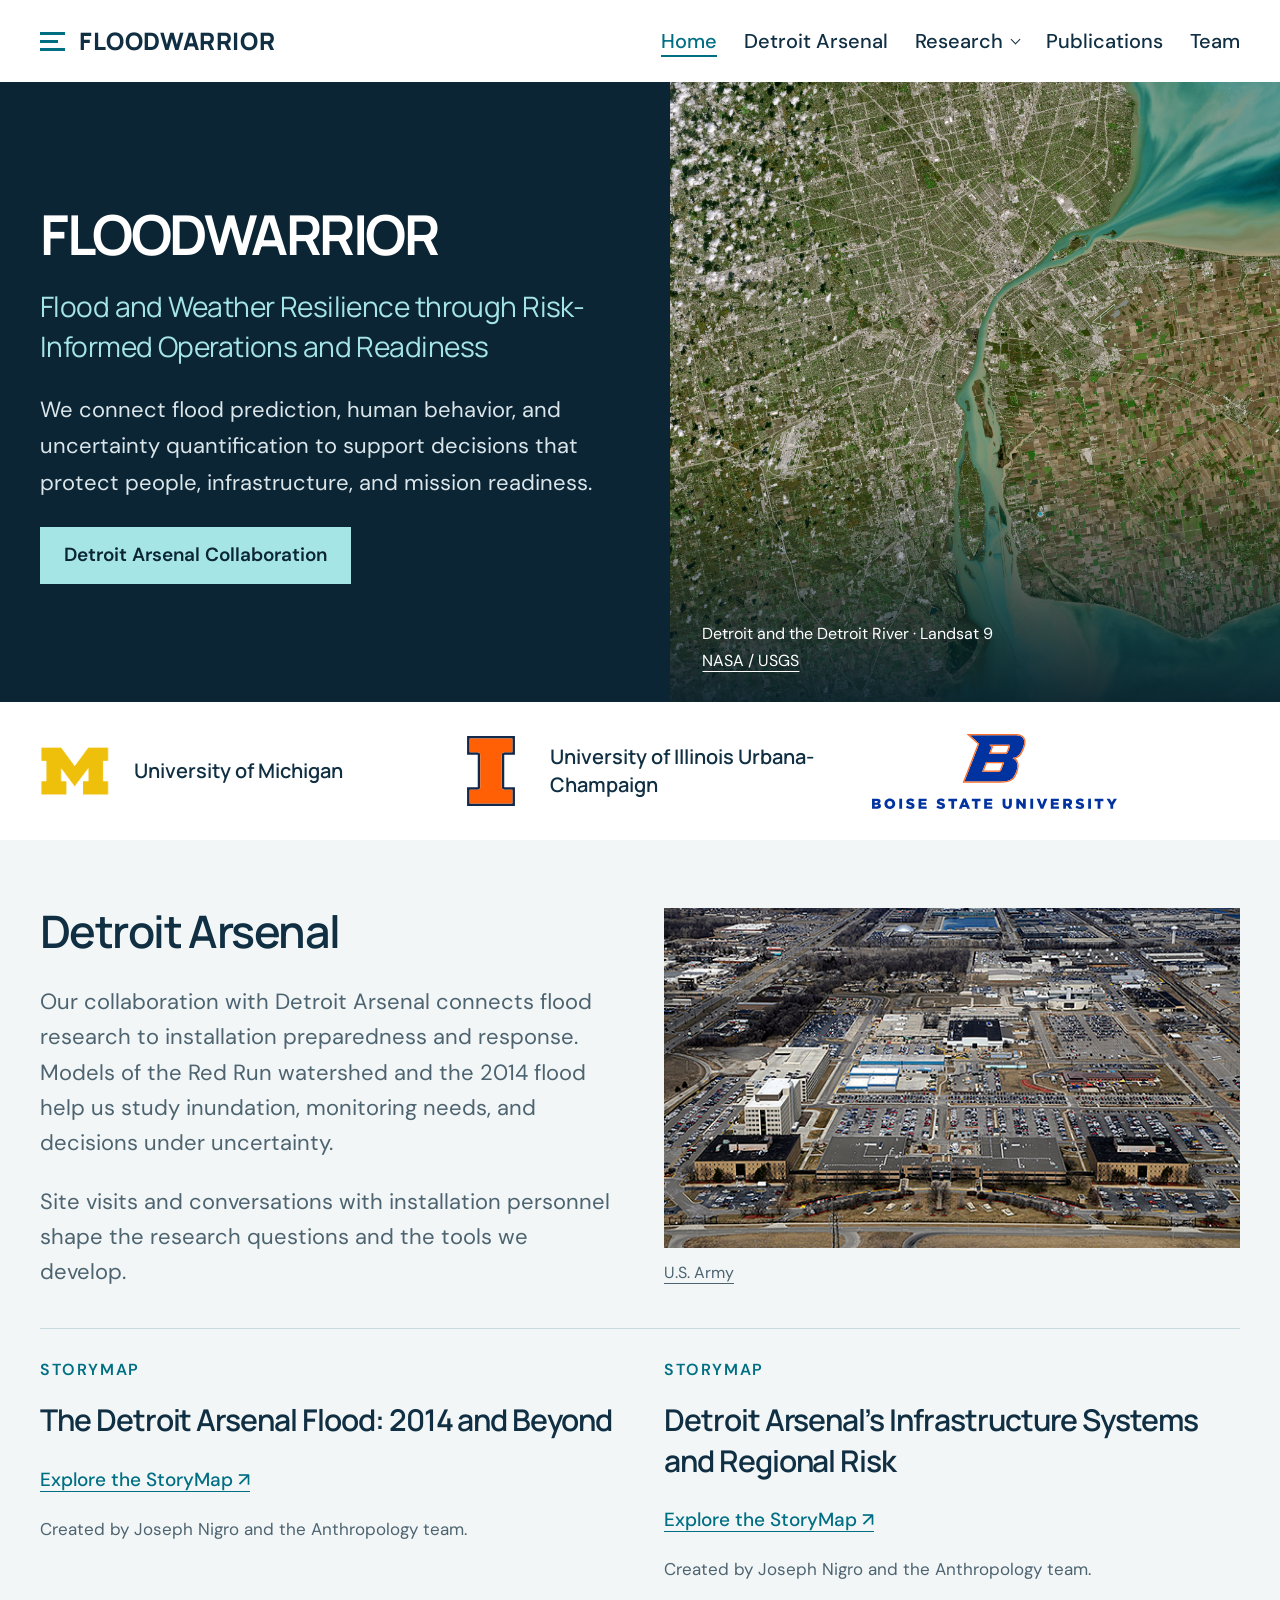
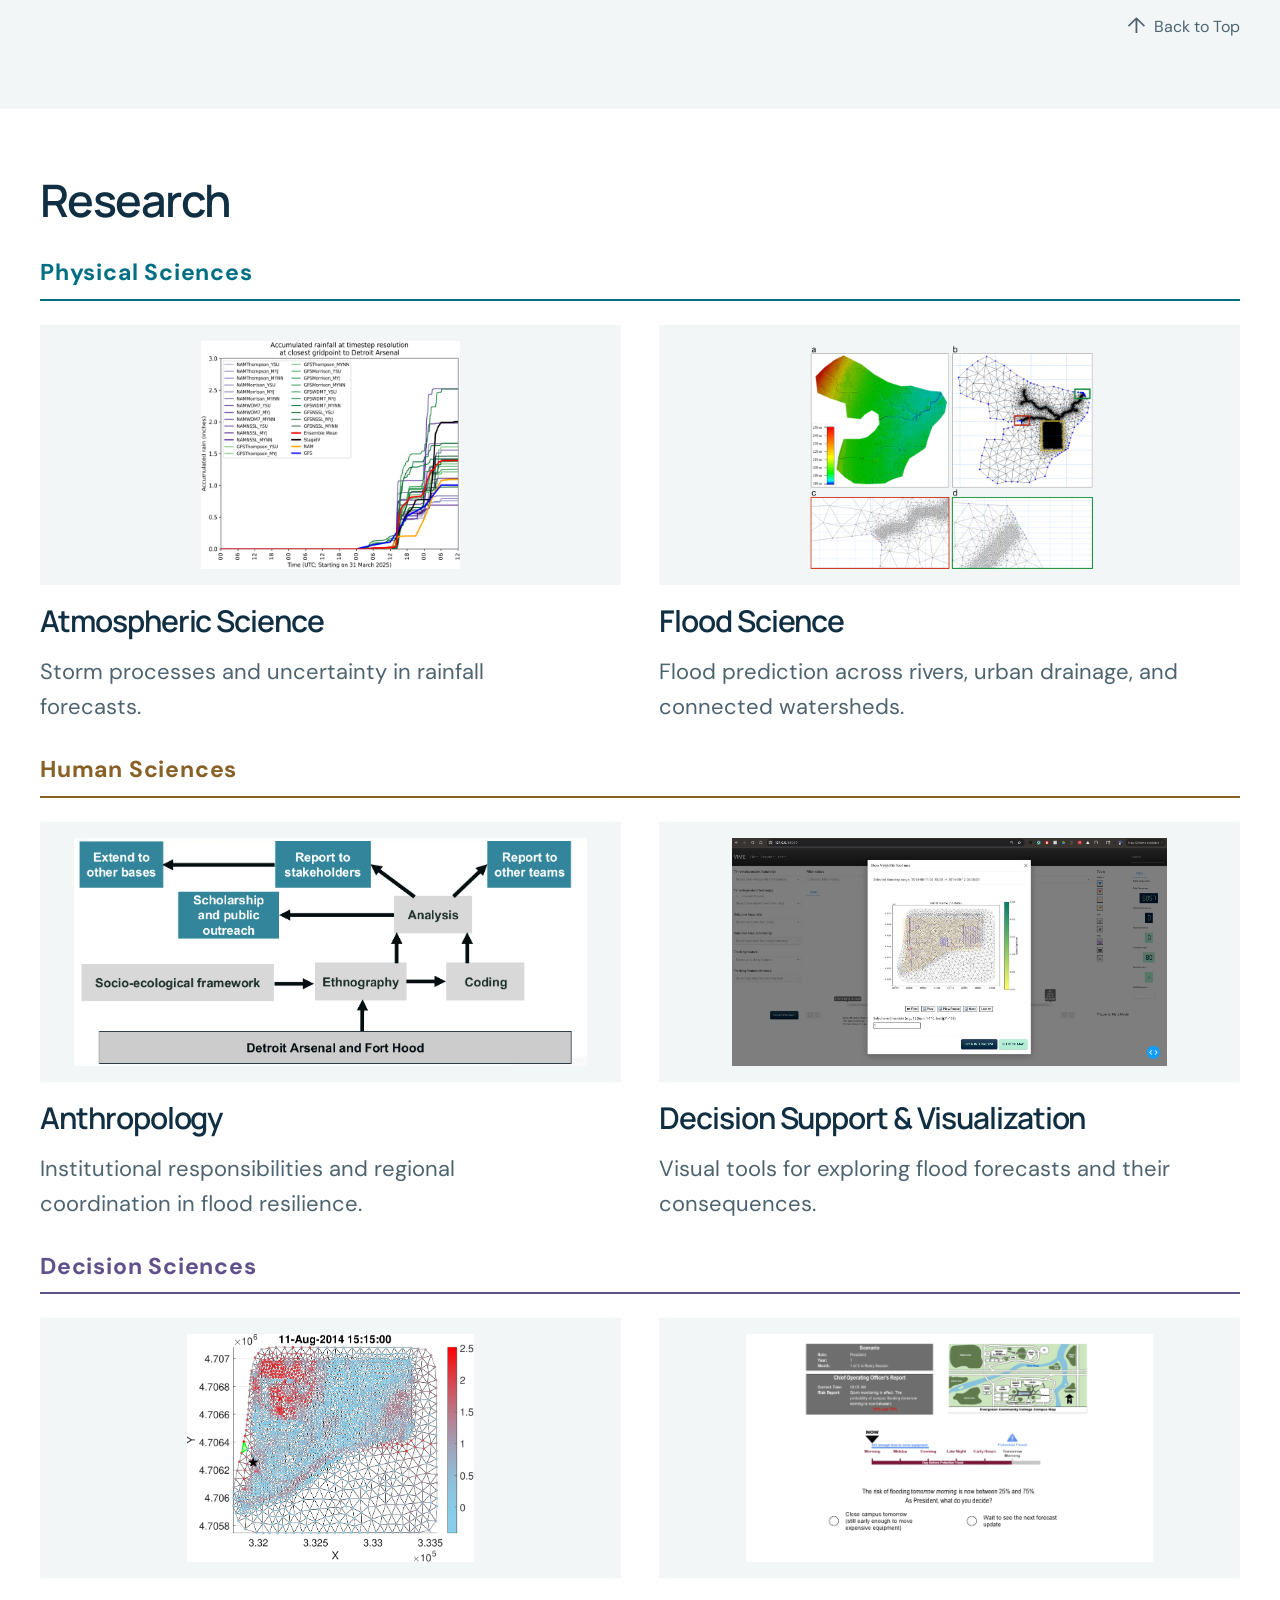
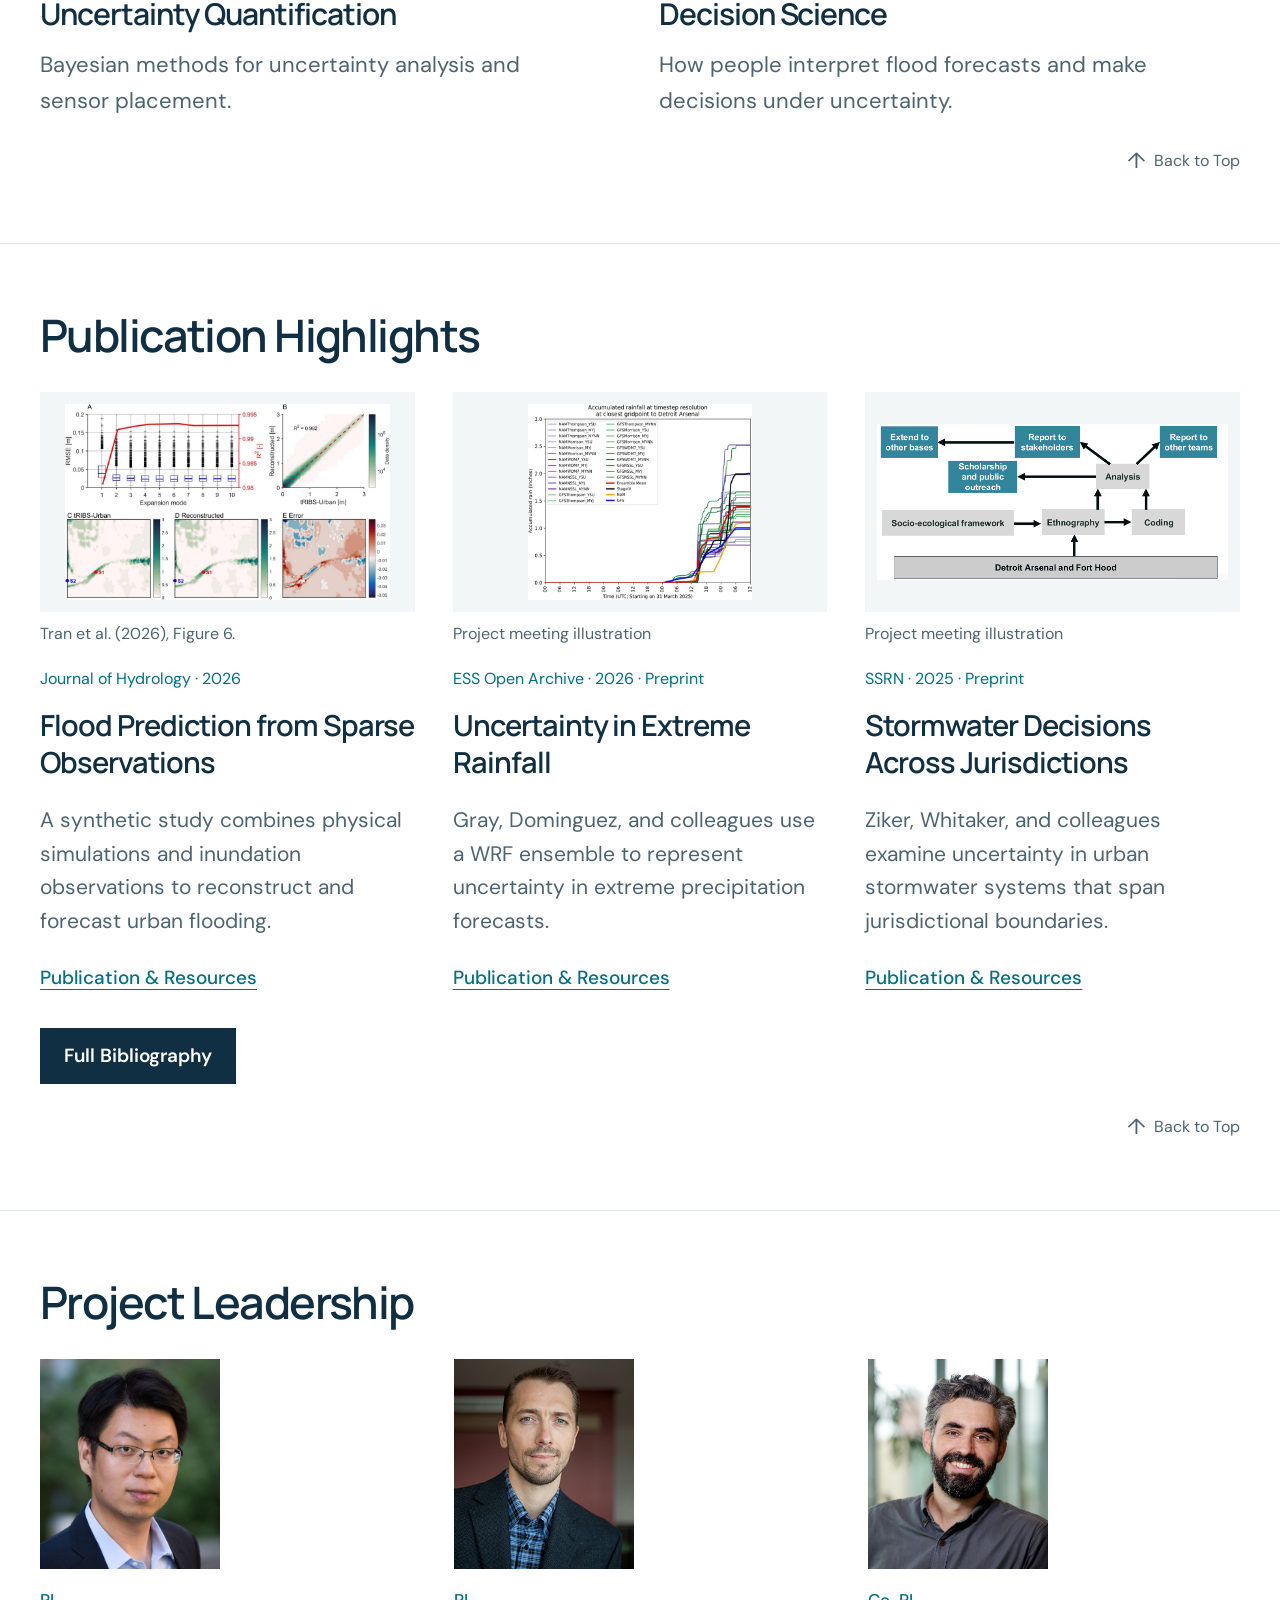
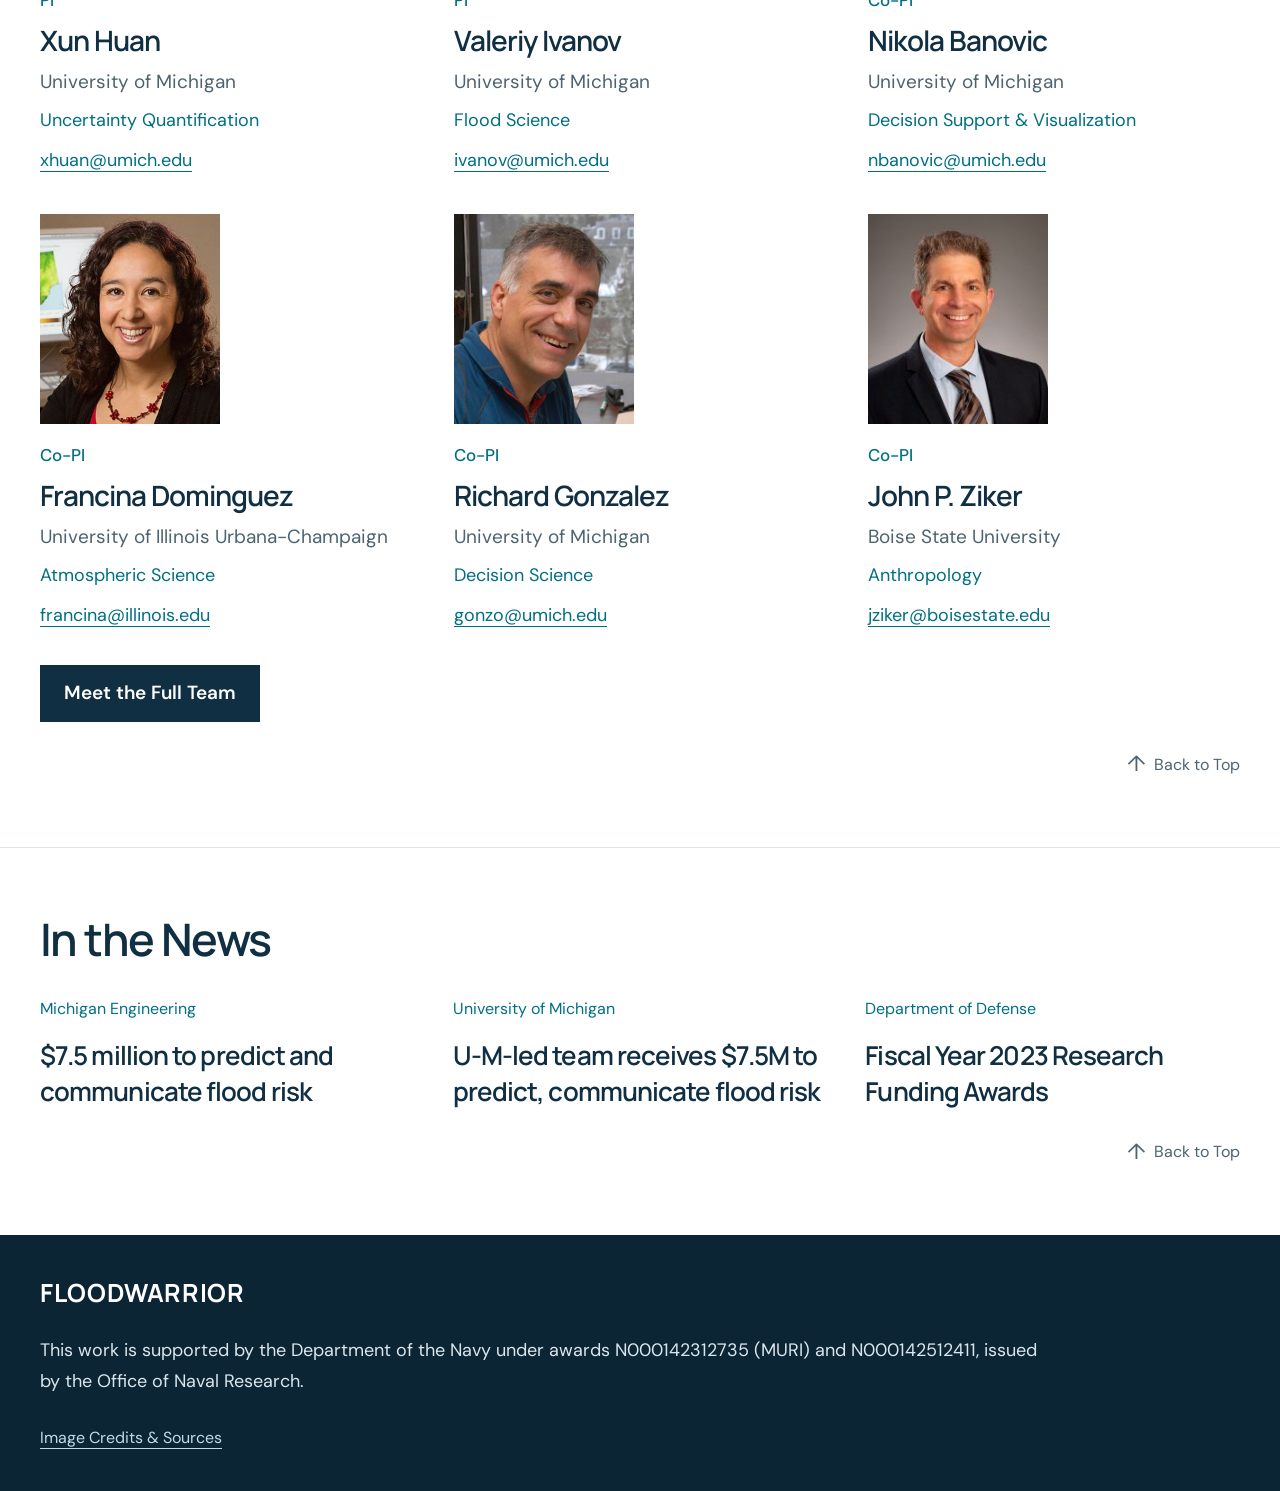
==== index.html @ fd647d0f "Prepare FLOODWARRIOR site for public release" ====
<!doctype html><html lang="en"><head><meta charset="utf-8"><meta name="viewport" content="width=device-width,initial-scale=1"><meta name="description" content="FLOODWARRIOR: flood prediction, human behavior, and decisions under uncertainty."><meta name="theme-color" content="#102f43"><title>Home | FLOODWARRIOR</title><link rel="icon" href="data:image/svg+xml,%3Csvg xmlns='http://www.w3.org/2000/svg' viewBox='0 0 32 32'%3E%3Crect width='32' height='32' rx='7' fill='%23102f43'/%3E%3Cpath d='M6 11h20M6 17h15M6 23h20' stroke='%237ed7de' stroke-width='3'/%3E%3C/svg%3E"><link rel="stylesheet" href="assets/styles.css"></head><body id="top"><a class="skip-link" href="#main">Skip to content</a><header class="site-header"><a href="index.html" class="brand" aria-label="FLOODWARRIOR home"><span class="brand-mark" aria-hidden="true"><i></i><i></i><i></i></span>FLOODWARRIOR</a><nav aria-label="Main navigation"><a href="index.html" aria-current="page">Home</a><a href="index.html#detroit-arsenal">Detroit Arsenal</a><details class="research-menu"><summary >Research</summary><div class="research-dropdown"><a href="index.html#research">Research Overview</a><a href="research/atmospheric-science.html" >Atmospheric Science</a><a href="research/flood-science.html" >Flood Science</a><a href="research/anthropology.html" >Anthropology</a><a href="research/decision-support.html" >Decision Support &amp; Visualization</a><a href="research/uncertainty-quantification.html" >Uncertainty Quantification</a><a href="research/decision-science.html" >Decision Science</a></div></details><a href="publications.html" >Publications</a><a href="team.html" >Team</a></nav></header><main id="main"><section class="hero" aria-labelledby="hero-title"><div class="hero-content"><h1 id="hero-title">FLOODWARRIOR</h1><p class="project-name">Flood and Weather Resilience through Risk-Informed Operations and Readiness</p><p class="hero-intro">We connect flood prediction, human behavior, and uncertainty quantification to support decisions that protect people, infrastructure, and mission readiness.</p><a class="button" href="#detroit-arsenal">Detroit Arsenal Collaboration</a></div><figure class="hero-image"><img src="assets/detroit-landsat9-original.jpg?v=0086d7cd" alt="Landsat 9 satellite view of Detroit, Windsor, and the Detroit River." fetchpriority="high"><figcaption>Detroit and the Detroit River · Landsat 9<br><a href="https://science.nasa.gov/earth/earth-observatory/first-light-from-landsat-9-149058/">NASA / USGS</a></figcaption></figure></section>
<div class="partners" aria-label="Participating universities"><a class="university " href="https://umich.edu/"><img src="assets/identity/michigan-block-m.png" alt="" aria-hidden="true"><span class="">University of Michigan</span></a><a class="university " href="https://illinois.edu/"><img src="assets/identity/illinois-block-i.svg" alt="" aria-hidden="true"><span class="">University of Illinois Urbana-Champaign</span></a><a class="university wordmark" href="https://www.boisestate.edu/"><img src="assets/identity/boise-primary.svg" alt="" aria-hidden="true"><span class="sr-only">Boise State University</span></a></div>
<section id="detroit-arsenal" class="arsenal-section"><div class="section"><div class="arsenal-layout"><div><h2>Detroit Arsenal</h2><p>Our collaboration with Detroit Arsenal connects flood research to installation preparedness and response. Models of the Red Run watershed and the 2014 flood help us study inundation, monitoring needs, and decisions under uncertainty.</p><p>Site visits and conversations with installation personnel shape the research questions and the tools we develop.</p></div><figure class="arsenal-image"><img src="assets/detroit-arsenal-aerial.jpg" alt="Aerial view of Detroit Arsenal in Warren, Michigan." loading="lazy"><figcaption><a href="https://home.army.mil/detroit/my-fort">U.S. Army</a></figcaption></figure></div><div id="storymap" class="story-grid"><article><p class="eyebrow">StoryMap</p><h3><a href="https://storymaps.arcgis.com/stories/4da504723f194885ac1eeae91be0c611" target="_blank" rel="noopener">The Detroit Arsenal Flood: 2014 and Beyond<span class="sr-only"> (opens in a new tab)</span></a></h3><a class="text-link" href="https://storymaps.arcgis.com/stories/4da504723f194885ac1eeae91be0c611" target="_blank" rel="noopener">Explore the StoryMap<span aria-hidden="true"> ↗</span></a><p class="story-credit">Created by Joseph Nigro and the Anthropology team.</p></article><article><p class="eyebrow">StoryMap</p><h3><a href="https://storymaps.arcgis.com/stories/55717a0331084346bf7da9a97f10edcb" target="_blank" rel="noopener">Detroit Arsenal’s Infrastructure Systems and Regional Risk<span class="sr-only"> (opens in a new tab)</span></a></h3><a class="text-link" href="https://storymaps.arcgis.com/stories/55717a0331084346bf7da9a97f10edcb" target="_blank" rel="noopener">Explore the StoryMap<span aria-hidden="true"> ↗</span></a><p class="story-credit">Created by Joseph Nigro and the Anthropology team.</p></article></div><div class="section-return"><a href="#top" class="back-to-top"><span aria-hidden="true">↑</span> Back to Top</a></div></div></section>
<section id="research" class="section"><h2>Research</h2><div class="research-pair physical"><h3 class="group-heading">Physical Sciences</h3><div class="research-card-grid"><article class="research-card"><a class="research-figure" href="research/atmospheric-science.html"><img src="assets/research/atmospheric-rainfall-ensemble.png" alt="Accumulated-rainfall forecasts from the WRF ensemble, compared with an observational estimate and operational models near Detroit Arsenal." loading="lazy"></a><h3><a href="research/atmospheric-science.html">Atmospheric Science</a></h3><p>Storm processes and uncertainty in rainfall forecasts.</p></article><article class="research-card"><a class="research-figure" href="research/flood-science.html"><img src="assets/research/flooding-terrain-mesh.png" alt="Terrain representation and an adaptive computational mesh used to resolve urban flood pathways at multiple scales." loading="lazy"></a><h3><a href="research/flood-science.html">Flood Science</a></h3><p>Flood prediction across rivers, urban drainage, and connected watersheds.</p></article></div></div><div class="research-pair human"><h3 class="group-heading">Human Sciences</h3><div class="research-card-grid"><article class="research-card"><a class="research-figure" href="research/anthropology.html"><img src="assets/research/anthropology-socioecological-framework.png" alt="A socioecological research framework connects ethnography and analysis with stakeholders, research teams, and public outreach." loading="lazy"></a><h3><a href="research/anthropology.html">Anthropology</a></h3><p>Institutional responsibilities and regional coordination in flood resilience.</p></article><article class="research-card"><a class="research-figure" href="research/decision-support.html"><img src="assets/research/decision-support-prototype.jpg" alt="A research prototype combines model exploration with a map and time controls for examining flood scenarios." loading="lazy"></a><h3><a href="research/decision-support.html">Decision Support &amp; Visualization</a></h3><p>Visual tools for exploring flood forecasts and their consequences.</p></article></div></div><div class="research-pair decision"><h3 class="group-heading">Decision Sciences</h3><div class="research-card-grid"><article class="research-card"><a class="research-figure" href="research/uncertainty-quantification.html"><img src="assets/research/uq-cheng-2026-figure8-left.png" alt="Map of expected information gain for flood sensor placement. The green triangle marks the prediction target and the black star marks the most informative candidate sensor location." loading="lazy"></a><h3><a href="research/uncertainty-quantification.html">Uncertainty Quantification</a></h3><p>Bayesian methods for uncertainty analysis and sensor placement.</p></article><article class="research-card"><a class="research-figure" href="research/decision-science.html"><img src="assets/research/psychology-flood-risk-simulation.png" alt="A research simulation asks participants to make campus-closure decisions as uncertain flood forecasts evolve." loading="lazy"></a><h3><a href="research/decision-science.html">Decision Science</a></h3><p>How people interpret flood forecasts and make decisions under uncertainty.</p></article></div></div><div class="section-return"><a href="#top" class="back-to-top"><span aria-hidden="true">↑</span> Back to Top</a></div></section>
<section id="publications" class="section section-rule"><h2>Publication Highlights</h2><div class="highlights-grid"><article class="highlight"><a class="figure-link" href="assets/research/hydrology-fig6.jpg" target="_blank" rel="noopener" aria-label="Enlarge figure: Flood Prediction from Sparse Observations (opens in a new tab)"><img src="assets/research/hydrology-fig6.jpg" alt="Reconstructed inundation maps, physical-model reference maps, and reconstruction errors in a synthetic urban flood study." loading="lazy"></a><p class="figure-note">Tran et al. (2026), Figure 6.</p><p class="pub-meta">Journal of Hydrology · 2026</p><h3><a href="https://doi.org/10.1016/j.jhydrol.2026.135520">Flood Prediction from Sparse Observations</a></h3><p>A synthetic study combines physical simulations and inundation observations to reconstruct and forecast urban flooding.</p><a class="text-link" href="publications.html#urban-monitoring-2026">Publication &amp; Resources</a></article><article class="highlight"><a class="figure-link" href="assets/research/atmospheric-rainfall-ensemble.png" target="_blank" rel="noopener" aria-label="Enlarge figure: Uncertainty in Extreme Rainfall (opens in a new tab)"><img src="assets/research/atmospheric-rainfall-ensemble.png" alt="Project illustration comparing ensemble rainfall forecasts near Detroit Arsenal with observations and operational forecasts for a case beginning March 31, 2025." loading="lazy"></a><p class="figure-note">Project meeting illustration</p><p class="pub-meta">ESS Open Archive · 2026 · Preprint</p><h3><a href="https://doi.org/10.22541/essoar.176840905.58668584/v1">Uncertainty in Extreme Rainfall</a></h3><p>Gray, Dominguez, and colleagues use a WRF ensemble to represent uncertainty in extreme precipitation forecasts.</p><a class="text-link" href="publications.html#wrf-ensemble-2026">Publication &amp; Resources</a></article><article class="highlight"><a class="figure-link" href="assets/research/anthropology-socioecological-framework.png" target="_blank" rel="noopener" aria-label="Enlarge figure: Stormwater Decisions Across Jurisdictions (opens in a new tab)"><img src="assets/research/anthropology-socioecological-framework.png" alt="Project illustration connecting ethnographic fieldwork and analysis with stakeholders, research teams, and public outreach." loading="lazy"></a><p class="figure-note">Project meeting illustration</p><p class="pub-meta">SSRN · 2025 · Preprint</p><h3><a href="https://doi.org/10.2139/ssrn.5397416">Stormwater Decisions Across Jurisdictions</a></h3><p>Ziker, Whitaker, and colleagues examine uncertainty in urban stormwater systems that span jurisdictional boundaries.</p><a class="text-link" href="publications.html#multijurisdictional-uncertainty-2025">Publication &amp; Resources</a></article></div><a class="button dark-button section-action" href="publications.html">Full Bibliography</a><div class="section-return"><a href="#top" class="back-to-top"><span aria-hidden="true">↑</span> Back to Top</a></div></section>
<section id="team" class="section section-rule"><h2>Project Leadership</h2><div class="leadership-grid"><article class="person-card" id="xun-huan"><span class="portrait-frame"><img src="assets/people/xun-huan.jpg?v=50bf0042" alt="Portrait of Xun Huan" width="300" height="350" style="object-position:50% 32%;" loading="lazy"></span><div><p class="person-role">PI</p><h3><a href="https://www.me.engin.umich.edu/people/faculty/xun-ryan-huan/">Xun Huan</a></h3><p class="person-institution">University of Michigan</p><a class="person-group" href="research/uncertainty-quantification.html">Uncertainty Quantification</a><a class="person-email" href="mailto:xhuan@umich.edu">xhuan@umich.edu</a></div></article><article class="person-card" id="valeriy-ivanov"><span class="portrait-frame"><img src="assets/people/valeriy-ivanov.jpg?v=33684a7e" alt="Portrait of Valeriy Ivanov" width="300" height="350" style="object-position:50% 20%;" loading="lazy"></span><div><p class="person-role">PI</p><h3><a href="https://cee.engin.umich.edu/people/ivanov-valeriy/">Valeriy Ivanov</a></h3><p class="person-institution">University of Michigan</p><a class="person-group" href="research/flood-science.html">Flood Science</a><a class="person-email" href="mailto:ivanov@umich.edu">ivanov@umich.edu</a></div></article><article class="person-card" id="nikola-banovic"><span class="portrait-frame"><img src="assets/people/nikola-banovic.jpg?v=bd036d73" alt="Portrait of Nikola Banovic" width="300" height="350" style="object-position:50% 20%;" loading="lazy"></span><div><p class="person-role">Co-PI</p><h3><a href="https://eecs.engin.umich.edu/people/banovic-nikola/">Nikola Banovic</a></h3><p class="person-institution">University of Michigan</p><a class="person-group" href="research/decision-support.html">Decision Support &amp; Visualization</a><a class="person-email" href="mailto:nbanovic@umich.edu">nbanovic@umich.edu</a></div></article><article class="person-card" id="francina-dominguez"><span class="portrait-frame"><img src="assets/people/francina-dominguez.jpg?v=b4c15085" alt="Portrait of Francina Dominguez" width="300" height="350" style="object-position:50% 0%;" loading="lazy"></span><div><p class="person-role">Co-PI</p><h3><a href="https://climas.illinois.edu/directory/profile/francina">Francina Dominguez</a></h3><p class="person-institution">University of Illinois Urbana-Champaign</p><a class="person-group" href="research/atmospheric-science.html">Atmospheric Science</a><a class="person-email" href="mailto:francina@illinois.edu">francina@illinois.edu</a></div></article><article class="person-card" id="richard-gonzalez"><span class="portrait-frame"><img src="assets/people/richard-gonzalez.jpg?v=bb67d49a" alt="Portrait of Richard Gonzalez" width="300" height="350" style="object-position:50% 0%;" loading="lazy"></span><div><p class="person-role">Co-PI</p><h3><a href="https://isr.umich.edu/about/faculty-profiles/gonzalezrichard-d/">Richard Gonzalez</a></h3><p class="person-institution">University of Michigan</p><a class="person-group" href="research/decision-science.html">Decision Science</a><a class="person-email" href="mailto:gonzo@umich.edu">gonzo@umich.edu</a></div></article><article class="person-card" id="john-p-ziker"><span class="portrait-frame"><img src="assets/people/john-p-ziker.jpg?v=6a5e8737" alt="Portrait of John P. Ziker" width="300" height="350" style="object-position:50% 20%;" loading="lazy"></span><div><p class="person-role">Co-PI</p><h3><a href="https://www.boisestate.edu/anthropology/our-team/directory/john-ziker/">John P. Ziker</a></h3><p class="person-institution">Boise State University</p><a class="person-group" href="research/anthropology.html">Anthropology</a><a class="person-email" href="mailto:jziker@boisestate.edu">jziker@boisestate.edu</a></div></article></div><a class="button dark-button section-action" href="team.html">Meet the Full Team</a><div class="section-return"><a href="#top" class="back-to-top"><span aria-hidden="true">↑</span> Back to Top</a></div></section>
<section id="news" class="section media-section section-rule"><h2>In the News</h2><div class="news-grid"><article><p class="pub-meta">Michigan Engineering</p><h3><a href="https://news.engin.umich.edu/2023/08/7-5-million-to-predict-and-communicate-flood-risk/">$7.5 million to predict and communicate flood risk</a></h3></article><article><p class="pub-meta">University of Michigan</p><h3><a href="https://news.umich.edu/u-m-led-team-receives-7-5m-to-predict-communicate-flood-risk/">U-M-led team receives $7.5M to predict, communicate flood risk</a></h3></article><article><p class="pub-meta">Department of Defense</p><h3><a href="https://www.defense.gov/News/Releases/Release/Article/3336228/fiscal-year-2023-research-funding-awards/">Fiscal Year 2023 Research Funding Awards</a></h3></article></div><div class="section-return"><a href="#top" class="back-to-top"><span aria-hidden="true">↑</span> Back to Top</a></div></section></main><footer><div class="footer-inner"><a class="footer-brand" href="index.html">FLOODWARRIOR</a><p>This work is supported by the Department of the Navy under awards N000142312735 (MURI) and N000142512411, issued by the Office of Naval Research.</p><a class="credit-link" href="credits.html">Image Credits &amp; Sources</a></div></footer><script src="assets/site.js" defer></script></body></html>
---- assets/styles.css ----
@import url('https://fonts.googleapis.com/css2?family=DM+Sans:wght@400;500;600;700&family=Manrope:wght@400;500;600;700;800&display=swap');
:root{--ink:#102f43;--navy:#0b2535;--blue:#006f83;--cyan:#a5e5e5;--muted:#4d6470;--line:#dce5e9;--light:#f2f6f7;--max:1360px}
*{box-sizing:border-box}html{scroll-behavior:smooth;scroll-padding-top:30px}body{margin:0;background:#fff;color:var(--ink);font:22px/1.6 'DM Sans',Arial,sans-serif}h1,h2,h3,p,figure{margin:0}h1,h2,h3{font-family:Manrope,Arial,sans-serif;line-height:1.2;letter-spacing:-.035em;font-weight:600}h1{font-size:clamp(42px,5vw,68px)}h2{font-size:clamp(36px,3.5vw,50px);margin-bottom:30px}h3{font-size:30px}a{color:inherit;text-underline-offset:5px;text-decoration-thickness:1px}a:hover{color:var(--blue)}a:focus-visible,summary:focus-visible,input:focus-visible,select:focus-visible{outline:3px solid #cf8b28;outline-offset:5px}button,input,select{font:inherit}[hidden]{display:none!important}img{max-width:100%}.section{max-width:var(--max);margin:auto;padding:64px 40px}.section-rule{border-top:1px solid var(--line)}.section-action{margin-top:34px}.sr-only{position:absolute;width:1px;height:1px;padding:0;margin:-1px;overflow:hidden;clip:rect(0,0,0,0);white-space:nowrap;border:0}.skip-link{position:absolute;left:20px;top:-100px;z-index:20;background:white;padding:12px;font-size:18px}.skip-link:focus{top:10px}.draft-banner{font-size:14px;text-align:center;color:var(--muted);padding:6px 20px;background:var(--light)}
.site-header{max-width:var(--max);margin:auto;padding:22px 40px;display:flex;justify-content:space-between;align-items:center;gap:32px;position:relative;z-index:5}.brand{font-family:Manrope,Arial,sans-serif;font-size:24px;font-weight:800;letter-spacing:.025em;display:flex;gap:14px;align-items:center;text-decoration:none}.brand-mark{width:25px;display:grid;gap:5px}.brand-mark i{display:block;height:3px;background:var(--blue)}.brand-mark i:nth-child(2){width:18px}nav{display:flex;align-items:center;gap:27px}nav>a,nav summary{font-size:20px;font-weight:500;text-decoration:none;white-space:nowrap}nav a[aria-current],nav summary[aria-current]{color:var(--blue);text-decoration:underline;text-underline-offset:7px}.research-menu{position:relative;margin:0}.research-menu summary{cursor:pointer;display:flex;align-items:center;gap:9px;list-style:none}.research-menu summary::-webkit-details-marker{display:none}.research-menu summary:after{content:'';border:solid currentColor;border-width:0 1.5px 1.5px 0;padding:3px;transform:rotate(45deg);margin-top:-4px}.research-menu[open] summary:after{transform:rotate(225deg);margin-top:3px}.research-dropdown{position:absolute;top:calc(100% + 18px);left:-24px;width:420px;padding:12px 0;background:#fff;border:1px solid var(--line);box-shadow:0 10px 25px #102f4314}.research-dropdown a{display:block;padding:10px 24px;font-size:19px;line-height:1.45;text-decoration:none}.research-dropdown a:first-child{border-bottom:1px solid var(--line);padding-bottom:15px;margin-bottom:5px}.research-dropdown a:hover{background:var(--light)}
.hero{display:grid;grid-template-columns:1.1fr 1fr;background:var(--navy);color:#fff;min-height:620px}.hero-content{padding:48px 50px 48px max(40px,calc((100vw - 1280px)/2));align-self:center}.hero h1{font-size:clamp(42px,4.3vw,68px);font-weight:700;white-space:nowrap;letter-spacing:-.045em}.project-name{font-family:Manrope,Arial,sans-serif;color:var(--cyan);font-size:clamp(28px,2.2vw,34px);line-height:1.4;letter-spacing:-.02em;margin-top:20px;max-width:620px}.hero-intro{color:#dbe6eb;font-size:22px;line-height:1.65;margin:26px 0;max-width:600px}.button{display:inline-block;padding:14px 24px;text-decoration:none;background:var(--cyan);color:var(--navy);font-size:19px;font-weight:600;line-height:1.5}.button:hover{background:#c6f2ee;color:var(--navy)}.dark-button{background:var(--ink);color:white}.dark-button:hover{background:#1f5068;color:white}.hero-image{position:relative;min-height:600px;overflow:hidden}.hero-image>img{position:absolute;inset:0;width:100%;height:100%;object-fit:cover;object-position:center}.hero-image:after{content:'';position:absolute;inset:60% 0 0;background:linear-gradient(transparent,#071f2be6)}.hero-image figcaption{position:absolute;z-index:1;bottom:28px;left:32px;right:24px;font-size:16px;line-height:1.7;color:#fff}.hero-image figcaption a:hover{color:var(--cyan)}.partners{max-width:var(--max);margin:auto;padding:30px 40px;display:grid;grid-template-columns:repeat(3,1fr);gap:48px;align-items:center}.university{display:flex;align-items:center;gap:24px;text-decoration:none;font-family:Manrope,Arial,sans-serif;font-size:20px;font-weight:600;line-height:1.4}.university img{width:70px;height:70px;object-fit:contain;flex-shrink:0}.university:nth-child(2) img{width:60px;margin:0 5px}.university:nth-child(3) img{width:88px;height:78px}
.arsenal-section{background:var(--light)}.arsenal-layout{display:grid;grid-template-columns:1fr 1fr;gap:48px;align-items:center}.arsenal-layout p{color:var(--muted);margin-top:24px}.arsenal-layout h2{margin-bottom:26px}.arsenal-image img{width:100%;height:340px;object-fit:cover;display:block}.arsenal-image figcaption{margin-top:12px;font-size:16px;color:var(--muted)}.story-grid{display:grid;grid-template-columns:1fr 1fr;gap:48px;border-top:1px solid #c9d9e0;margin-top:38px;padding-top:28px}.eyebrow{font-size:16px;letter-spacing:.1em;text-transform:uppercase;color:var(--blue);font-weight:600;margin-bottom:18px}.story-grid h3{font-size:30px;line-height:1.35}.story-grid h3 a{text-decoration:none}.story-grid h3 a:hover{text-decoration:underline}.text-link{display:inline-block;color:var(--blue);font-size:19px;font-weight:500;margin-top:24px}.story-credit{font-size:17px;color:var(--muted);margin-top:20px}
.research-pair{margin-top:32px}.group-heading{font-family:'DM Sans',Arial,sans-serif;letter-spacing:.035em;font-size:23px;color:var(--group-color);font-weight:700;border-bottom:2px solid currentColor;padding-bottom:12px;margin-bottom:24px}.research-pair.physical{--group-color:#006f83}.research-pair.human{--group-color:#876126}.research-pair.decision{--group-color:#61518b}.research-card-grid{display:grid;grid-template-columns:1fr 1fr;gap:38px}.research-figure{display:flex;height:260px;align-items:center;justify-content:center;background:var(--light);padding:16px;margin-bottom:18px}.research-figure img{width:100%;height:100%;object-fit:contain}.research-card h3{font-size:30px;margin-bottom:15px}.research-card h3 a{text-decoration:none}.research-card h3 a:hover{text-decoration:underline}.research-card>p{color:var(--muted);font-size:22px;max-width:540px}
.highlights-grid{display:grid;grid-template-columns:repeat(3,1fr);gap:38px}.figure-link{display:flex;align-items:center;justify-content:center;background:var(--light);height:220px;padding:12px;margin-bottom:20px}.figure-link img{width:100%;height:100%;object-fit:contain}.pub-meta{font-size:16px;color:var(--blue);line-height:1.6;margin-bottom:15px}.highlight h3{font-size:29px;line-height:1.3;margin-bottom:22px}.highlight h3 a{text-decoration:none}.highlight h3 a:hover{text-decoration:underline}.highlight>p:not(.pub-meta):not(.figure-note){font-size:21px;color:var(--muted)}
.leadership-grid{display:grid;grid-template-columns:repeat(3,1fr);gap:38px 42px}.person-card{min-width:0}.portrait-frame{display:block;width:180px;aspect-ratio:6/7;overflow:hidden;position:relative;margin-bottom:18px;background:var(--light)}.portrait-frame img{position:absolute;display:block;width:100%;height:100%;max-width:none;object-fit:cover;object-position:50% 20%}.person-role{font-size:17px;color:var(--blue);font-weight:500;margin-bottom:8px}.person-card h3{font-size:28px;line-height:1.3;margin-bottom:10px}.person-card h3 a{text-decoration:none}.person-card h3 a:hover{text-decoration:underline}.person-institution{font-size:19px;line-height:1.5;color:var(--muted);margin-bottom:10px}.person-group{font-size:18px;line-height:1.5;text-decoration:none;display:block;color:var(--blue)}.person-email{display:inline-block;font-size:18px;overflow-wrap:anywhere;margin-top:12px;color:var(--blue)}.person-note{font-size:16px;color:var(--muted);margin-top:12px}.news-grid{display:grid;grid-template-columns:repeat(3,1fr);gap:38px}.news-grid h3{font-size:26px;line-height:1.4}.news-grid h3 a{text-decoration:none}.news-grid h3 a:hover{text-decoration:underline}
footer{background:var(--navy);color:#dbe6ec;padding:38px 40px}.footer-inner{max-width:1280px;margin:auto}.footer-brand{font-family:Manrope,Arial,sans-serif;color:white;text-decoration:none;font-size:25px;font-weight:700;letter-spacing:.025em}.footer-inner>p{font-size:18px;max-width:1000px;line-height:1.7;margin:22px 0}.credit-link{font-size:16px;color:#bfdae7}footer a:hover{color:var(--cyan)}
.page-heading{padding-top:44px;padding-bottom:36px;border-bottom:1px solid var(--line)}.page-heading>p{max-width:970px;margin-top:26px;color:var(--muted);font-size:24px}.page-heading .research-team-lead{font-size:19px}.breadcrumb{font-size:18px;color:var(--blue);display:inline-block;margin-bottom:28px}.people-section{padding-top:40px;padding-bottom:44px;border-bottom:1px solid var(--line)}.people-section h2{font-size:36px}.members-grid{display:grid;grid-template-columns:repeat(4,1fr);gap:34px 30px}.members-grid .person-card h3{font-size:26px}.bibliography-section{padding-top:42px}.bib-controls{display:grid;grid-template-columns:1.6fr 1fr auto;gap:26px;align-items:end;margin-bottom:36px}.bib-controls label{font-size:18px}.bib-controls input,.bib-controls select{display:block;width:100%;margin-top:10px;min-height:52px;padding:11px 14px;color:var(--ink);border:1px solid #99aeb9;border-radius:0;background:white;font-size:19px}.bib-controls #bib-count{font-size:16px;padding-bottom:12px;min-width:125px;color:var(--muted)}.publication-list{border-top:1px solid var(--line)}.publication{display:grid;grid-template-columns:112px 1fr;gap:35px;padding:35px 0;border-bottom:1px solid var(--line)}.pub-year{font-size:30px;line-height:1.4;color:var(--muted)}.pub-year small{font-size:16px;display:block;margin-top:7px}.publication h3{font-size:27px;line-height:1.4;letter-spacing:-.015em}.publication h3 a{text-decoration:none}.publication h3 a:hover{text-decoration:underline}.citation-authors{font-size:19px;color:var(--muted);margin-top:14px;line-height:1.65}.publication details{margin-top:17px}.publication summary{font-size:18px;color:var(--blue);cursor:pointer;width:fit-content}.pub-authors{font-size:19px;color:var(--muted);margin-top:16px;overflow-wrap:anywhere}.pub-resources{display:flex;flex-wrap:wrap;gap:14px 25px;margin-top:16px;font-size:17px;color:var(--blue);overflow-wrap:anywhere}.bib-empty{font-size:21px;background:var(--light);padding:24px}
.research-team-content{padding-top:56px}.research-team-overview{display:grid;grid-template-columns:1.7fr 1fr;gap:64px}.research-team-overview h2,.connection-band h2,.research-team-people h2,.related-publications h2{font-size:34px;margin-bottom:26px}.research-team-overview>div>p{color:var(--muted);margin-bottom:24px}.research-team-overview aside{border-left:1px solid var(--line);padding-left:30px}.research-team-overview aside h3{font-size:25px;margin-bottom:23px}.research-team-overview ul{padding-left:23px;color:var(--muted);font-size:20px;margin:0}.research-team-overview li+li{margin-top:22px}.research-team-figure{background:var(--light);padding:24px;margin:38px 0 55px}.research-team-figure>a{display:block;background:white}.research-team-figure img{display:block;max-width:100%;width:auto;height:auto;max-height:620px;object-fit:contain;margin:auto}.research-team-figure figcaption{margin:22px auto 0;max-width:1050px;color:var(--muted);font-size:18px;line-height:1.7}.research-team-figure figcaption a{color:var(--blue)}.connection-band{margin:45px 0;padding-top:35px;border-top:1px solid var(--line)}.connection-band p{max-width:1000px;color:var(--muted)}.research-team-people{margin:48px 0}.member-links{display:flex;flex-wrap:wrap;gap:14px 32px}.member-links a{font-size:21px;color:var(--blue)}.related-publications ul{list-style:none;padding:0}.related-publications li{border-top:1px solid var(--line);padding:26px 0}.related-publications h3{font-size:26px;line-height:1.4;letter-spacing:-.015em}.related-publications h3 a{text-decoration:none}.related-publications h3 a:hover{text-decoration:underline}.related-publications li p{font-size:18px;color:var(--muted);margin-top:12px}.credits-list{padding-top:30px;max-width:1180px}.credits-list h2{font-size:33px;margin:30px 0 24px}.credits-list p{font-size:21px;line-height:1.7;color:var(--muted);margin-bottom:22px}.credits-list a{color:var(--blue)}
@media(max-width:1100px){.site-header{display:block}.brand{margin-bottom:18px}nav{gap:28px}.hero-content{padding:54px 34px}.hero{min-height:0}.hero h1{font-size:42px}.project-name{font-size:29px}.partners{gap:28px}.university{font-size:18px;gap:17px}.university img{width:55px;height:55px}.university:nth-child(2) img{width:45px}.university:nth-child(3) img{width:65px}.arsenal-layout{gap:38px}.arsenal-image img{height:350px}.highlights-grid{gap:28px}.highlight h3{font-size:26px}.figure-link{height:210px}.leadership-grid{gap:45px 30px}.members-grid{grid-template-columns:repeat(3,1fr)}.person-card h3{font-size:25px}.research-team-overview{gap:38px}}
@media(max-width:1000px){.hero{grid-template-columns:1fr}.hero h1{font-size:clamp(26px,7.8vw,62px)}.hero-content{padding:40px 40px}.project-name{font-size:32px;max-width:780px}.hero-intro{max-width:780px;font-size:24px}.hero-image{min-height:440px}.hero-image>img{object-position:center 48%}.hero-image:after{inset:70% 0 0}.arsenal-layout{grid-template-columns:1fr}.arsenal-image img{height:430px}.partners{padding:28px 40px}.university{display:block}.university img{display:block;margin-bottom:16px;height:62px}.university:nth-child(2) img{margin:0 0 16px}.highlights-grid{grid-template-columns:1fr}.highlight{display:grid;grid-template-columns:1fr 1fr;gap:0 30px}.highlight .figure-link{grid-column:1;grid-row:1/5;height:300px;margin:0}.highlight .pub-meta,.highlight h3,.highlight>p:not(.pub-meta):not(.figure-note),.highlight>.text-link{grid-column:2}.highlight .text-link{margin-top:20px}.highlight+.highlight{margin-top:32px}.leadership-grid{grid-template-columns:repeat(2,1fr)}.story-grid{gap:36px}.story-grid h3{font-size:27px}.research-card-grid{gap:32px}.research-figure{height:260px}.research-card h3{font-size:28px}.research-team-overview{grid-template-columns:1fr}.research-team-overview aside{padding:26px 0 0;border-left:0;border-top:1px solid var(--line)}.research-team-overview ul{columns:2;column-gap:45px}.research-team-overview li{break-inside:avoid}.news-grid{gap:38px}}
@media(max-width:680px){body{font-size:21px}.section{padding:44px 24px}h2{font-size:36px;margin-bottom:30px}h1{font-size:42px;overflow-wrap:break-word}.draft-banner{font-size:13px}.site-header{padding:20px 24px}.brand{font-size:23px;margin-bottom:22px}nav{gap:16px 22px;flex-wrap:wrap}nav>a,nav summary{font-size:19px}.research-menu{position:static}.research-dropdown{left:24px;right:24px;top:calc(100% - 6px);width:auto}.research-dropdown a{font-size:19px;padding:13px 20px}.hero-content{padding:36px 24px}.project-name{font-size:28px;margin-top:24px}.hero-intro{font-size:21px;line-height:1.65;margin:28px 0}.button{font-size:18px;padding:13px 21px}.hero-image{min-height:360px}.hero-image figcaption{font-size:15px;left:24px;bottom:22px}.partners{padding:26px 24px;grid-template-columns:1fr;gap:26px}.university{display:flex;gap:25px;font-size:20px}.university img,.university:nth-child(2) img{margin:0;width:54px;height:58px;object-fit:contain}.university:nth-child(3) img{width:65px;height:55px}.arsenal-image img{height:300px}.arsenal-layout{gap:32px}.arsenal-layout p{margin-top:22px}.arsenal-image figcaption{font-size:15px}.story-grid{grid-template-columns:1fr;gap:35px;margin-top:38px;padding-top:30px}.story-grid h3{font-size:28px}.story-grid .eyebrow{font-size:15px;margin-bottom:12px}.story-credit{font-size:17px}.text-link{font-size:18px;margin-top:18px}.research-pair{margin-top:28px}.group-heading{font-size:21px;margin-bottom:24px}.research-card-grid{grid-template-columns:1fr;gap:30px}.research-card h3{font-size:29px}.research-card>p{font-size:21px}.research-figure{height:240px;margin-bottom:18px;padding:14px}.highlights-grid{display:block}.highlight{display:block}.highlight .figure-link{height:230px;margin-bottom:20px}.highlight+.highlight{margin-top:34px}.highlight h3{font-size:29px;margin-bottom:18px}.highlight>p:not(.pub-meta):not(.figure-note){font-size:21px}.pub-meta{font-size:16px}.section-action{margin-top:28px}.leadership-grid{gap:38px 28px}.portrait-frame{width:150px;margin-bottom:16px}.person-card h3{font-size:24px}.person-institution{font-size:18px}.person-group,.person-email{font-size:17px}.person-role{font-size:16px}.news-grid{grid-template-columns:1fr;gap:33px}.news-grid h3{font-size:28px}footer{padding:38px 24px}.footer-brand{font-size:24px}.footer-inner>p{font-size:18px}.credit-link{font-size:16px}.page-heading{padding-top:44px;padding-bottom:36px}.page-heading>p{font-size:22px}.page-heading .research-team-lead{font-size:19px}.people-section{padding-top:30px;padding-bottom:34px}.people-section h2{font-size:33px}.members-grid{grid-template-columns:repeat(2,1fr);gap:38px 28px}.members-grid .person-card h3{font-size:24px}.bib-controls{grid-template-columns:1fr;gap:20px}.bib-controls #bib-count{padding-bottom:0}.publication{grid-template-columns:1fr;gap:15px;padding:30px 0}.pub-year{display:flex;align-items:center;gap:17px;font-size:24px}.pub-year small{margin:0;font-size:16px}.publication h3{font-size:25px}.citation-authors,.pub-authors{font-size:19px}.publication summary{font-size:18px}.pub-resources{font-size:17px}.research-team-overview h2,.connection-band h2,.research-team-people h2,.related-publications h2{font-size:30px}.research-team-overview ul{columns:1;font-size:20px}.research-team-figure{padding:14px;margin:30px 0 38px}.research-team-figure figcaption{font-size:17px}.member-links{gap:13px 25px}.member-links a{font-size:20px}.related-publications h3{font-size:24px}.related-publications li p{font-size:17px}.credits-list h2{font-size:30px}.credits-list p{font-size:20px}}
@media(max-width:410px){nav{gap:12px 18px}nav>a,nav summary{font-size:19px}.brand{font-size:22px}.leadership-grid,.members-grid{grid-template-columns:1fr}.portrait-frame{width:180px}.person-card h3,.members-grid .person-card h3{font-size:28px}.person-institution{font-size:20px}.person-group,.person-email{font-size:19px}.research-figure{height:245px}.project-name{font-size:26px}.hero-intro{font-size:21px}.page-heading h1{font-size:37px}}
@media(prefers-reduced-motion:reduce){html{scroll-behavior:auto}}
.university.wordmark img{width:245px;height:78px;object-fit:contain}
@media(max-width:1100px){.university.wordmark img{width:210px;height:70px}}
@media(max-width:680px){.university.wordmark img{width:240px;height:65px}}
/* Frame the unaltered Landsat source around downtown Detroit and the river. */
.hero-image>img{inset:auto;top:0;left:50%;height:160%;width:auto;max-width:none;object-fit:initial;transform:translateX(-34.7222%)}
.figure-note{font-size:16px;line-height:1.5;color:var(--muted);margin:-10px 0 20px}
@media(min-width:681px) and (max-width:1000px){.highlight .figure-link{grid-row:1/5}.highlight .figure-note{grid-column:1;grid-row:5;margin:14px 0 0}.highlight>.text-link{grid-column:2;grid-row:4}}

@media(min-width:870px) and (max-width:1000px){.hero-image>img{height:185%}}
@media(min-width:681px) and (max-width:1000px){.news-grid{grid-template-columns:1fr}.news-grid article{max-width:750px}}

/* Membership history and unobtrusive section navigation. */
.portrait-initials{display:flex;align-items:center;justify-content:center;font-size:38px;color:var(--muted);font-family:Manrope,Arial,sans-serif}.section-return{display:flex;justify-content:flex-end;margin-top:24px}.back-to-top{font-size:16px;color:var(--muted);text-decoration:none;display:inline-flex;gap:8px;align-items:center;padding:6px 0}.back-to-top:hover{text-decoration:underline;color:var(--blue)}.back-to-top span{font-size:22px;line-height:1}
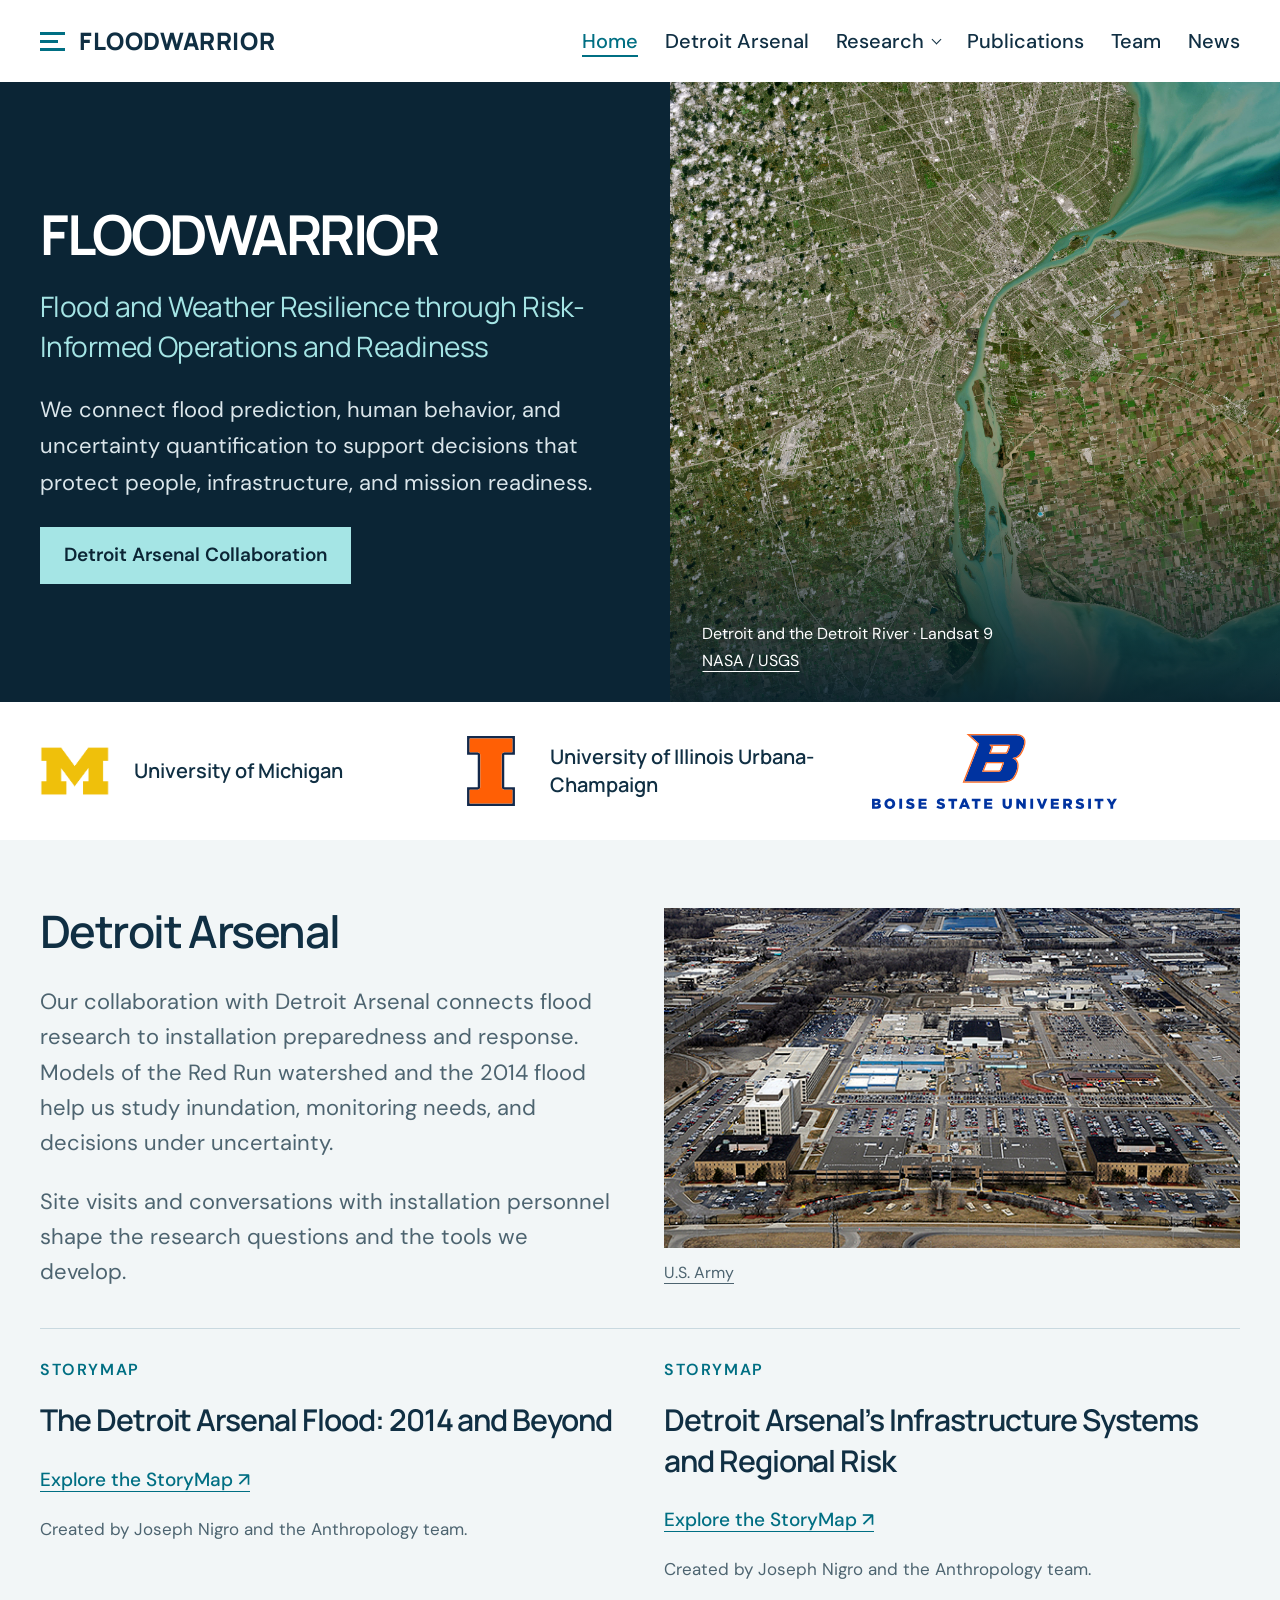
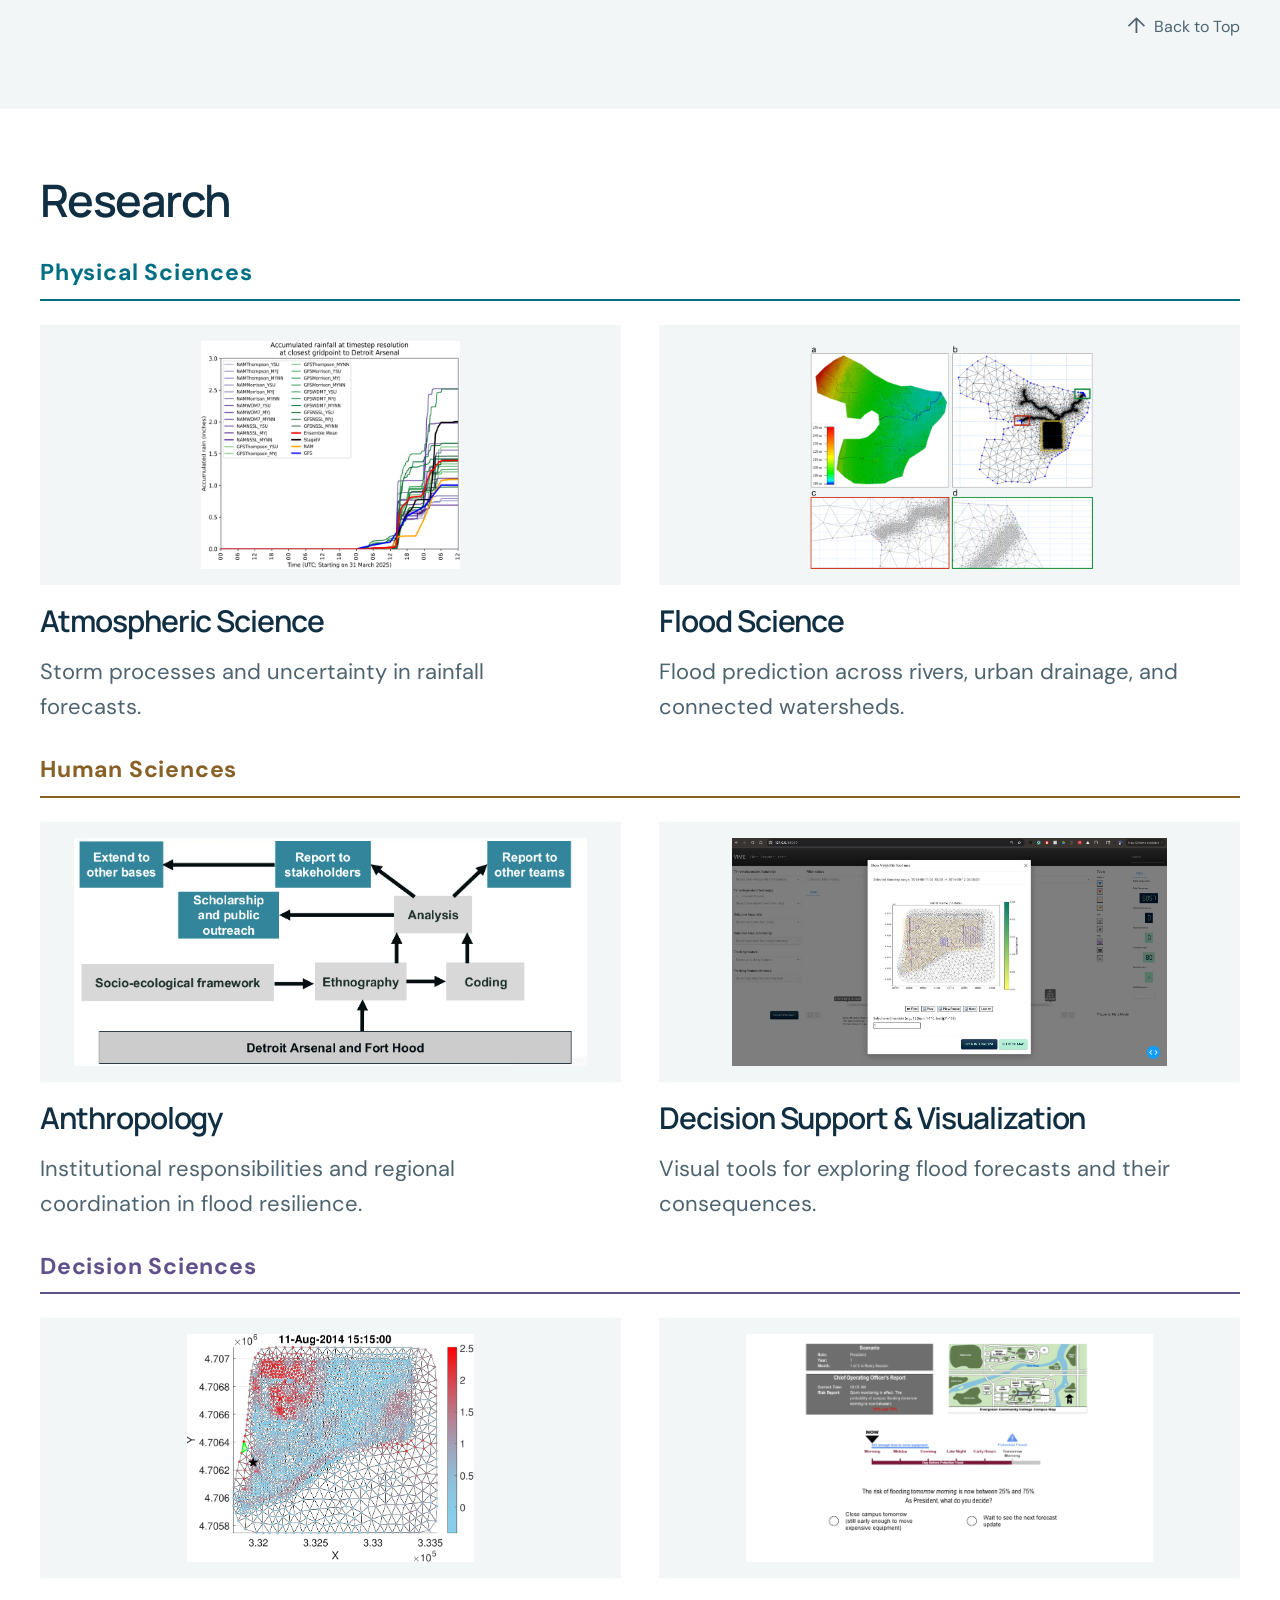
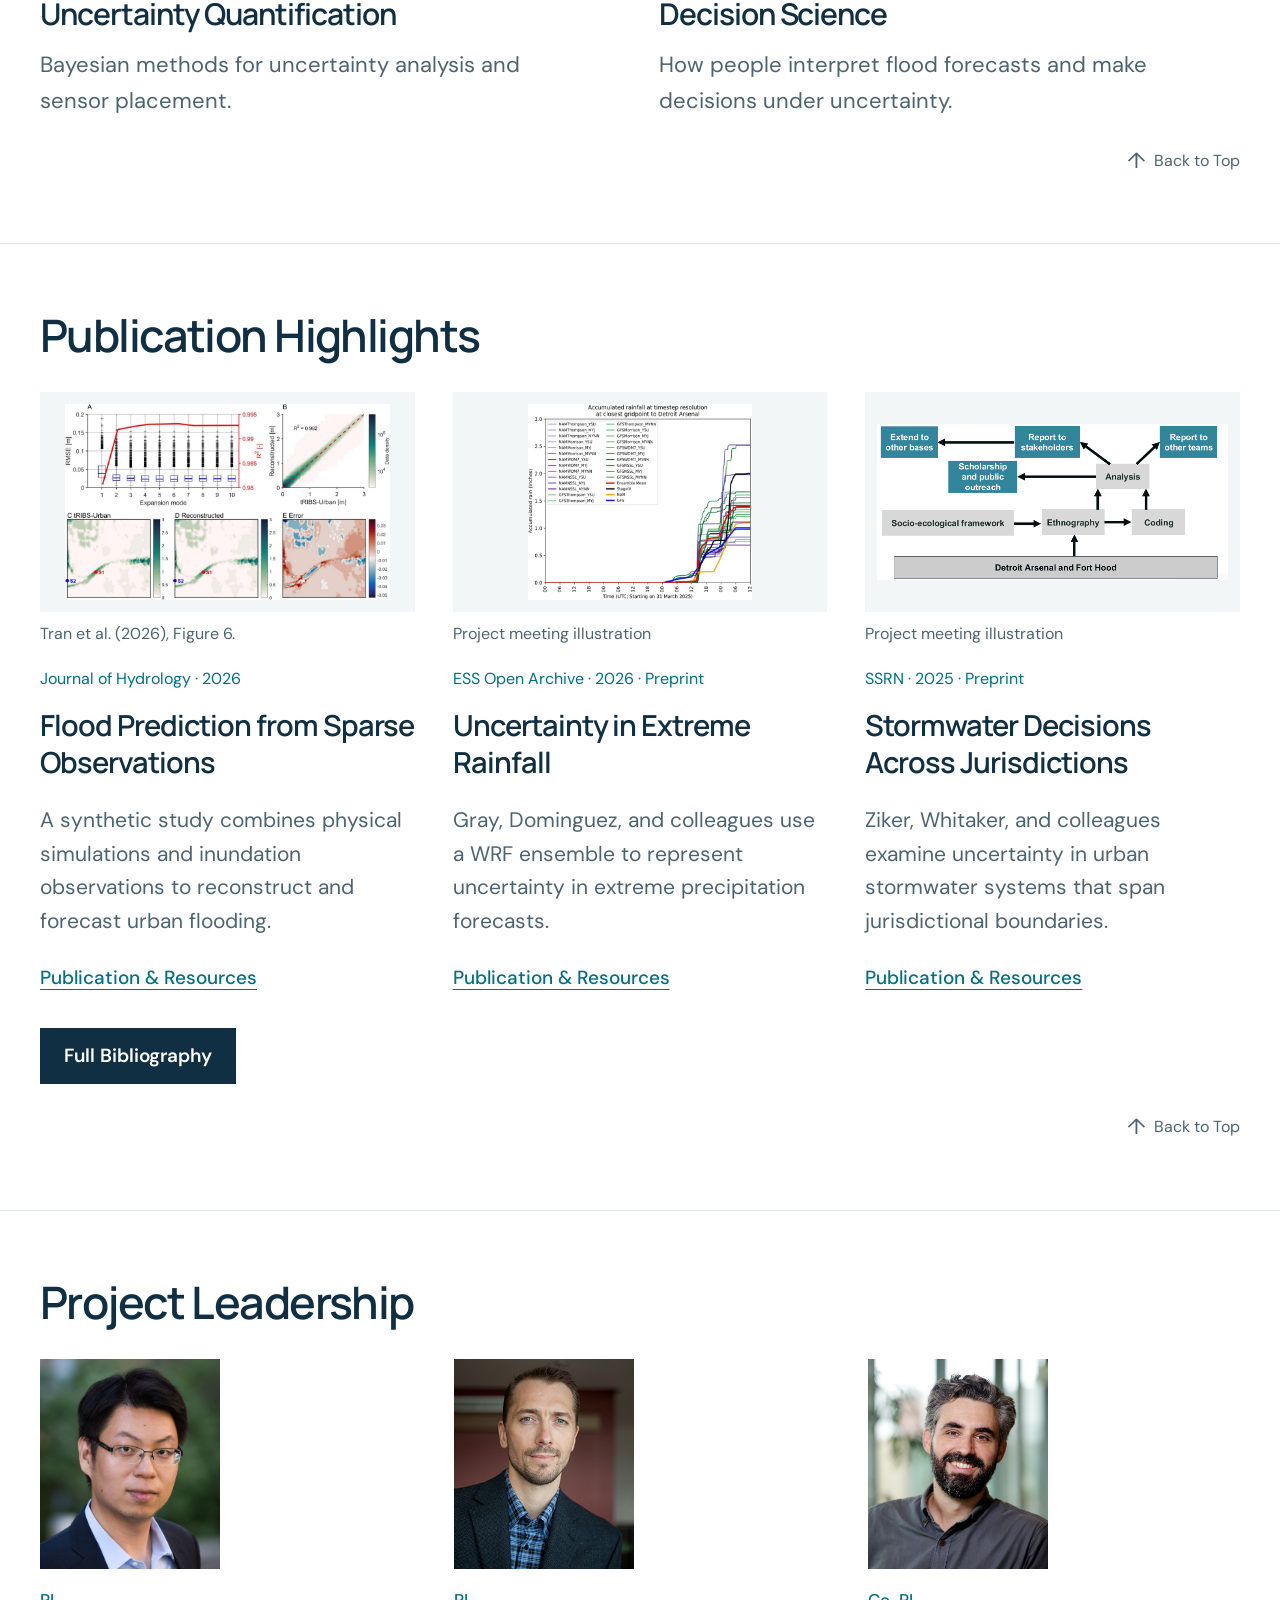
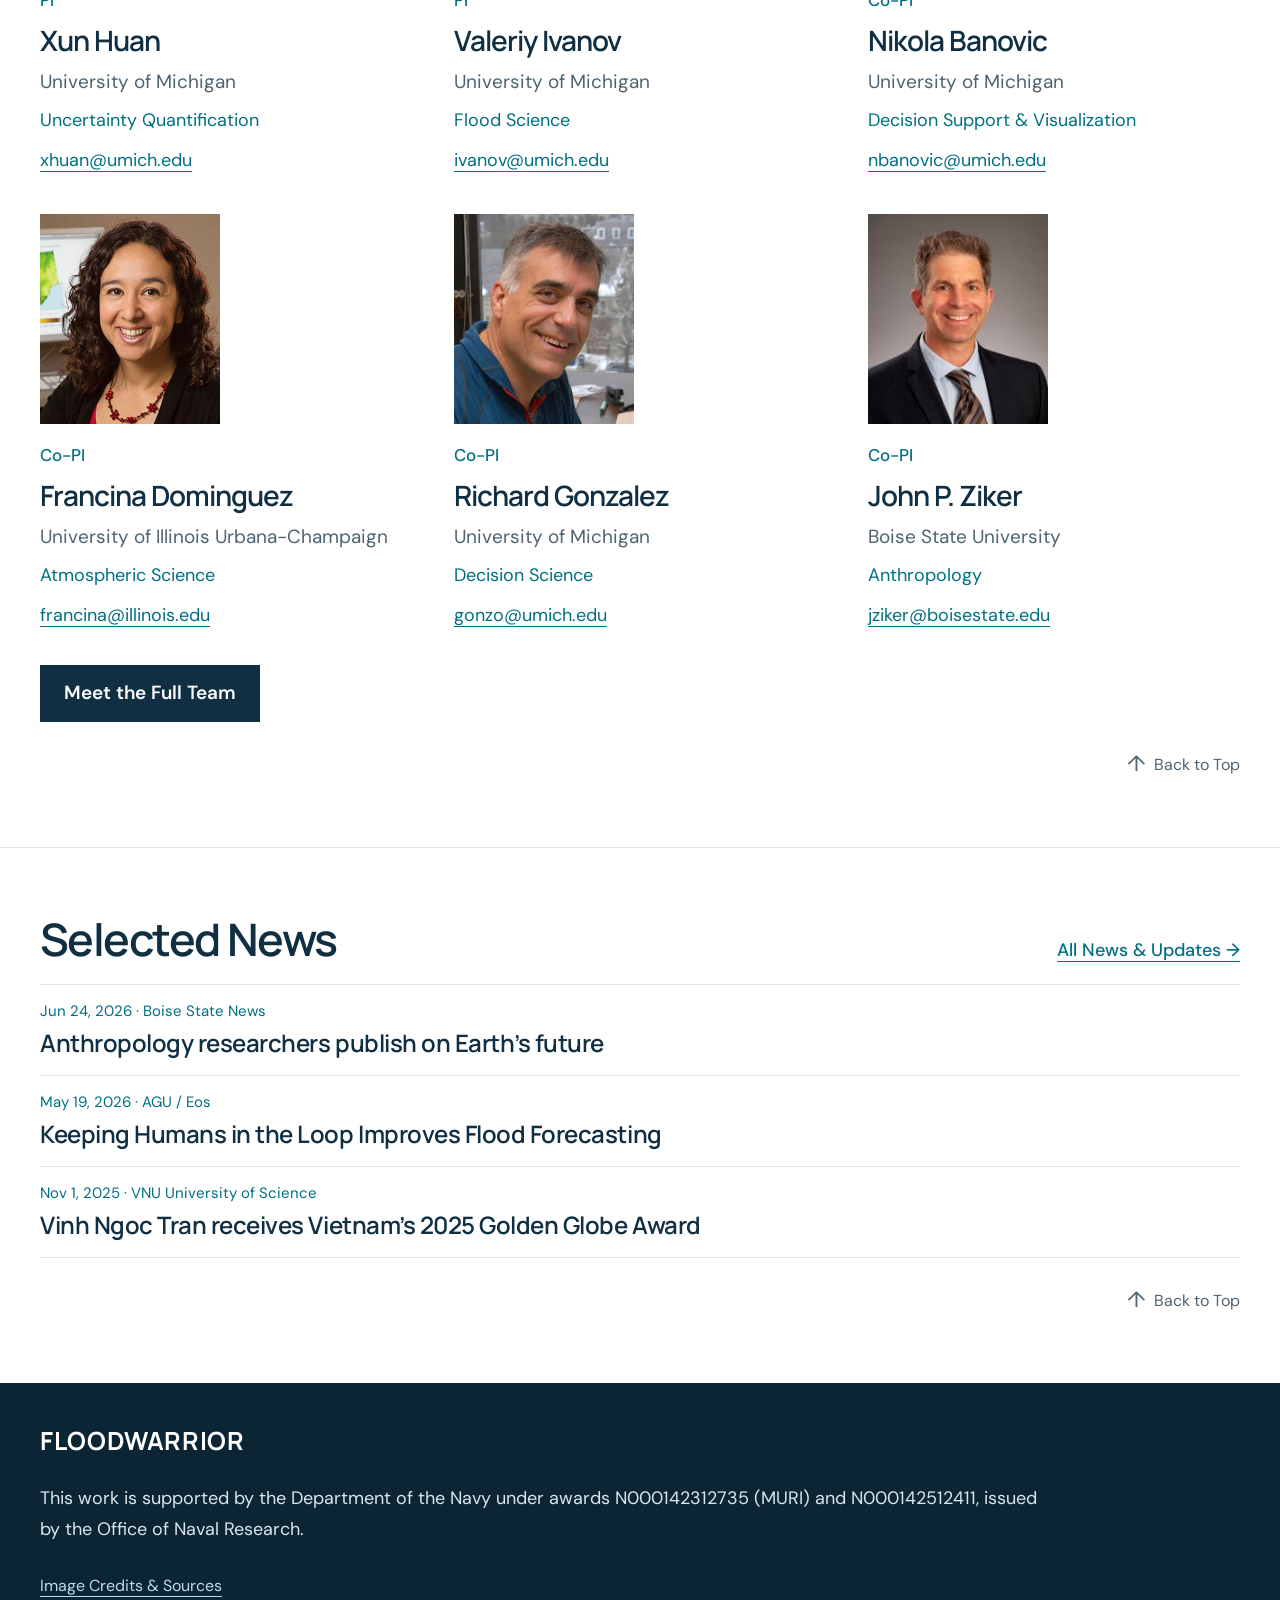
==== commit 20525cb8: "Organize publications and products and add a full news archive" ====
--- a/index.html
+++ b/index.html
@@ -1,7 +1,7 @@
-<!doctype html><html lang="en"><head><meta charset="utf-8"><meta name="viewport" content="width=device-width,initial-scale=1"><meta name="description" content="FLOODWARRIOR: flood prediction, human behavior, and decisions under uncertainty."><meta name="theme-color" content="#102f43"><title>Home | FLOODWARRIOR</title><link rel="icon" href="data:image/svg+xml,%3Csvg xmlns='http://www.w3.org/2000/svg' viewBox='0 0 32 32'%3E%3Crect width='32' height='32' rx='7' fill='%23102f43'/%3E%3Cpath d='M6 11h20M6 17h15M6 23h20' stroke='%237ed7de' stroke-width='3'/%3E%3C/svg%3E"><link rel="stylesheet" href="assets/styles.css"></head><body id="top"><a class="skip-link" href="#main">Skip to content</a><header class="site-header"><a href="index.html" class="brand" aria-label="FLOODWARRIOR home"><span class="brand-mark" aria-hidden="true"><i></i><i></i><i></i></span>FLOODWARRIOR</a><nav aria-label="Main navigation"><a href="index.html" aria-current="page">Home</a><a href="index.html#detroit-arsenal">Detroit Arsenal</a><details class="research-menu"><summary >Research</summary><div class="research-dropdown"><a href="index.html#research">Research Overview</a><a href="research/atmospheric-science.html" >Atmospheric Science</a><a href="research/flood-science.html" >Flood Science</a><a href="research/anthropology.html" >Anthropology</a><a href="research/decision-support.html" >Decision Support &amp; Visualization</a><a href="research/uncertainty-quantification.html" >Uncertainty Quantification</a><a href="research/decision-science.html" >Decision Science</a></div></details><a href="publications.html" >Publications</a><a href="team.html" >Team</a></nav></header><main id="main"><section class="hero" aria-labelledby="hero-title"><div class="hero-content"><h1 id="hero-title">FLOODWARRIOR</h1><p class="project-name">Flood and Weather Resilience through Risk-Informed Operations and Readiness</p><p class="hero-intro">We connect flood prediction, human behavior, and uncertainty quantification to support decisions that protect people, infrastructure, and mission readiness.</p><a class="button" href="#detroit-arsenal">Detroit Arsenal Collaboration</a></div><figure class="hero-image"><img src="assets/detroit-landsat9-original.jpg?v=0086d7cd" alt="Landsat 9 satellite view of Detroit, Windsor, and the Detroit River." fetchpriority="high"><figcaption>Detroit and the Detroit River · Landsat 9<br><a href="https://science.nasa.gov/earth/earth-observatory/first-light-from-landsat-9-149058/">NASA / USGS</a></figcaption></figure></section>
+<!doctype html><html lang="en"><head><meta charset="utf-8"><meta name="viewport" content="width=device-width,initial-scale=1"><meta name="description" content="FLOODWARRIOR: flood prediction, human behavior, and decisions under uncertainty."><meta name="theme-color" content="#102f43"><title>Home | FLOODWARRIOR</title><link rel="icon" href="data:image/svg+xml,%3Csvg xmlns='http://www.w3.org/2000/svg' viewBox='0 0 32 32'%3E%3Crect width='32' height='32' rx='7' fill='%23102f43'/%3E%3Cpath d='M6 11h20M6 17h15M6 23h20' stroke='%237ed7de' stroke-width='3'/%3E%3C/svg%3E"><link rel="stylesheet" href="assets/styles.css?v=20261103-catalog"></head><body id="top"><a class="skip-link" href="#main">Skip to content</a><header class="site-header"><a href="index.html" class="brand" aria-label="FLOODWARRIOR home"><span class="brand-mark" aria-hidden="true"><i></i><i></i><i></i></span>FLOODWARRIOR</a><nav aria-label="Main navigation"><a href="index.html" aria-current="page">Home</a><a href="index.html#detroit-arsenal">Detroit Arsenal</a><details class="research-menu"><summary >Research</summary><div class="research-dropdown"><a href="index.html#research">Research Overview</a><a href="research/atmospheric-science.html" >Atmospheric Science</a><a href="research/flood-science.html" >Flood Science</a><a href="research/anthropology.html" >Anthropology</a><a href="research/decision-support.html" >Decision Support &amp; Visualization</a><a href="research/uncertainty-quantification.html" >Uncertainty Quantification</a><a href="research/decision-science.html" >Decision Science</a></div></details><a href="publications.html" >Publications</a><a href="team.html" >Team</a><a href="news.html">News</a></nav></header><main id="main"><section class="hero" aria-labelledby="hero-title"><div class="hero-content"><h1 id="hero-title">FLOODWARRIOR</h1><p class="project-name">Flood and Weather Resilience through Risk-Informed Operations and Readiness</p><p class="hero-intro">We connect flood prediction, human behavior, and uncertainty quantification to support decisions that protect people, infrastructure, and mission readiness.</p><a class="button" href="#detroit-arsenal">Detroit Arsenal Collaboration</a></div><figure class="hero-image"><img src="assets/detroit-landsat9-original.jpg?v=0086d7cd" alt="Landsat 9 satellite view of Detroit, Windsor, and the Detroit River." fetchpriority="high"><figcaption>Detroit and the Detroit River · Landsat 9<br><a href="https://science.nasa.gov/earth/earth-observatory/first-light-from-landsat-9-149058/">NASA / USGS</a></figcaption></figure></section>
 <div class="partners" aria-label="Participating universities"><a class="university " href="https://umich.edu/"><img src="assets/identity/michigan-block-m.png" alt="" aria-hidden="true"><span class="">University of Michigan</span></a><a class="university " href="https://illinois.edu/"><img src="assets/identity/illinois-block-i.svg" alt="" aria-hidden="true"><span class="">University of Illinois Urbana-Champaign</span></a><a class="university wordmark" href="https://www.boisestate.edu/"><img src="assets/identity/boise-primary.svg" alt="" aria-hidden="true"><span class="sr-only">Boise State University</span></a></div>
 <section id="detroit-arsenal" class="arsenal-section"><div class="section"><div class="arsenal-layout"><div><h2>Detroit Arsenal</h2><p>Our collaboration with Detroit Arsenal connects flood research to installation preparedness and response. Models of the Red Run watershed and the 2014 flood help us study inundation, monitoring needs, and decisions under uncertainty.</p><p>Site visits and conversations with installation personnel shape the research questions and the tools we develop.</p></div><figure class="arsenal-image"><img src="assets/detroit-arsenal-aerial.jpg" alt="Aerial view of Detroit Arsenal in Warren, Michigan." loading="lazy"><figcaption><a href="https://home.army.mil/detroit/my-fort">U.S. Army</a></figcaption></figure></div><div id="storymap" class="story-grid"><article><p class="eyebrow">StoryMap</p><h3><a href="https://storymaps.arcgis.com/stories/4da504723f194885ac1eeae91be0c611" target="_blank" rel="noopener">The Detroit Arsenal Flood: 2014 and Beyond<span class="sr-only"> (opens in a new tab)</span></a></h3><a class="text-link" href="https://storymaps.arcgis.com/stories/4da504723f194885ac1eeae91be0c611" target="_blank" rel="noopener">Explore the StoryMap<span aria-hidden="true"> ↗</span></a><p class="story-credit">Created by Joseph Nigro and the Anthropology team.</p></article><article><p class="eyebrow">StoryMap</p><h3><a href="https://storymaps.arcgis.com/stories/55717a0331084346bf7da9a97f10edcb" target="_blank" rel="noopener">Detroit Arsenal’s Infrastructure Systems and Regional Risk<span class="sr-only"> (opens in a new tab)</span></a></h3><a class="text-link" href="https://storymaps.arcgis.com/stories/55717a0331084346bf7da9a97f10edcb" target="_blank" rel="noopener">Explore the StoryMap<span aria-hidden="true"> ↗</span></a><p class="story-credit">Created by Joseph Nigro and the Anthropology team.</p></article></div><div class="section-return"><a href="#top" class="back-to-top"><span aria-hidden="true">↑</span> Back to Top</a></div></div></section>
 <section id="research" class="section"><h2>Research</h2><div class="research-pair physical"><h3 class="group-heading">Physical Sciences</h3><div class="research-card-grid"><article class="research-card"><a class="research-figure" href="research/atmospheric-science.html"><img src="assets/research/atmospheric-rainfall-ensemble.png" alt="Accumulated-rainfall forecasts from the WRF ensemble, compared with an observational estimate and operational models near Detroit Arsenal." loading="lazy"></a><h3><a href="research/atmospheric-science.html">Atmospheric Science</a></h3><p>Storm processes and uncertainty in rainfall forecasts.</p></article><article class="research-card"><a class="research-figure" href="research/flood-science.html"><img src="assets/research/flooding-terrain-mesh.png" alt="Terrain representation and an adaptive computational mesh used to resolve urban flood pathways at multiple scales." loading="lazy"></a><h3><a href="research/flood-science.html">Flood Science</a></h3><p>Flood prediction across rivers, urban drainage, and connected watersheds.</p></article></div></div><div class="research-pair human"><h3 class="group-heading">Human Sciences</h3><div class="research-card-grid"><article class="research-card"><a class="research-figure" href="research/anthropology.html"><img src="assets/research/anthropology-socioecological-framework.png" alt="A socioecological research framework connects ethnography and analysis with stakeholders, research teams, and public outreach." loading="lazy"></a><h3><a href="research/anthropology.html">Anthropology</a></h3><p>Institutional responsibilities and regional coordination in flood resilience.</p></article><article class="research-card"><a class="research-figure" href="research/decision-support.html"><img src="assets/research/decision-support-prototype.jpg" alt="A research prototype combines model exploration with a map and time controls for examining flood scenarios." loading="lazy"></a><h3><a href="research/decision-support.html">Decision Support &amp; Visualization</a></h3><p>Visual tools for exploring flood forecasts and their consequences.</p></article></div></div><div class="research-pair decision"><h3 class="group-heading">Decision Sciences</h3><div class="research-card-grid"><article class="research-card"><a class="research-figure" href="research/uncertainty-quantification.html"><img src="assets/research/uq-cheng-2026-figure8-left.png" alt="Map of expected information gain for flood sensor placement. The green triangle marks the prediction target and the black star marks the most informative candidate sensor location." loading="lazy"></a><h3><a href="research/uncertainty-quantification.html">Uncertainty Quantification</a></h3><p>Bayesian methods for uncertainty analysis and sensor placement.</p></article><article class="research-card"><a class="research-figure" href="research/decision-science.html"><img src="assets/research/psychology-flood-risk-simulation.png" alt="A research simulation asks participants to make campus-closure decisions as uncertain flood forecasts evolve." loading="lazy"></a><h3><a href="research/decision-science.html">Decision Science</a></h3><p>How people interpret flood forecasts and make decisions under uncertainty.</p></article></div></div><div class="section-return"><a href="#top" class="back-to-top"><span aria-hidden="true">↑</span> Back to Top</a></div></section>
 <section id="publications" class="section section-rule"><h2>Publication Highlights</h2><div class="highlights-grid"><article class="highlight"><a class="figure-link" href="assets/research/hydrology-fig6.jpg" target="_blank" rel="noopener" aria-label="Enlarge figure: Flood Prediction from Sparse Observations (opens in a new tab)"><img src="assets/research/hydrology-fig6.jpg" alt="Reconstructed inundation maps, physical-model reference maps, and reconstruction errors in a synthetic urban flood study." loading="lazy"></a><p class="figure-note">Tran et al. (2026), Figure 6.</p><p class="pub-meta">Journal of Hydrology · 2026</p><h3><a href="https://doi.org/10.1016/j.jhydrol.2026.135520">Flood Prediction from Sparse Observations</a></h3><p>A synthetic study combines physical simulations and inundation observations to reconstruct and forecast urban flooding.</p><a class="text-link" href="publications.html#urban-monitoring-2026">Publication &amp; Resources</a></article><article class="highlight"><a class="figure-link" href="assets/research/atmospheric-rainfall-ensemble.png" target="_blank" rel="noopener" aria-label="Enlarge figure: Uncertainty in Extreme Rainfall (opens in a new tab)"><img src="assets/research/atmospheric-rainfall-ensemble.png" alt="Project illustration comparing ensemble rainfall forecasts near Detroit Arsenal with observations and operational forecasts for a case beginning March 31, 2025." loading="lazy"></a><p class="figure-note">Project meeting illustration</p><p class="pub-meta">ESS Open Archive · 2026 · Preprint</p><h3><a href="https://doi.org/10.22541/essoar.176840905.58668584/v1">Uncertainty in Extreme Rainfall</a></h3><p>Gray, Dominguez, and colleagues use a WRF ensemble to represent uncertainty in extreme precipitation forecasts.</p><a class="text-link" href="publications.html#wrf-ensemble-2026">Publication &amp; Resources</a></article><article class="highlight"><a class="figure-link" href="assets/research/anthropology-socioecological-framework.png" target="_blank" rel="noopener" aria-label="Enlarge figure: Stormwater Decisions Across Jurisdictions (opens in a new tab)"><img src="assets/research/anthropology-socioecological-framework.png" alt="Project illustration connecting ethnographic fieldwork and analysis with stakeholders, research teams, and public outreach." loading="lazy"></a><p class="figure-note">Project meeting illustration</p><p class="pub-meta">SSRN · 2025 · Preprint</p><h3><a href="https://doi.org/10.2139/ssrn.5397416">Stormwater Decisions Across Jurisdictions</a></h3><p>Ziker, Whitaker, and colleagues examine uncertainty in urban stormwater systems that span jurisdictional boundaries.</p><a class="text-link" href="publications.html#multijurisdictional-uncertainty-2025">Publication &amp; Resources</a></article></div><a class="button dark-button section-action" href="publications.html">Full Bibliography</a><div class="section-return"><a href="#top" class="back-to-top"><span aria-hidden="true">↑</span> Back to Top</a></div></section>
-<section id="team" class="section section-rule"><h2>Project Leadership</h2><div class="leadership-grid"><article class="person-card" id="xun-huan"><span class="portrait-frame"><img src="assets/people/xun-huan.jpg?v=50bf0042" alt="Portrait of Xun Huan" width="300" height="350" style="object-position:50% 32%;" loading="lazy"></span><div><p class="person-role">PI</p><h3><a href="https://www.me.engin.umich.edu/people/faculty/xun-ryan-huan/">Xun Huan</a></h3><p class="person-institution">University of Michigan</p><a class="person-group" href="research/uncertainty-quantification.html">Uncertainty Quantification</a><a class="person-email" href="mailto:xhuan@umich.edu">xhuan@umich.edu</a></div></article><article class="person-card" id="valeriy-ivanov"><span class="portrait-frame"><img src="assets/people/valeriy-ivanov.jpg?v=33684a7e" alt="Portrait of Valeriy Ivanov" width="300" height="350" style="object-position:50% 20%;" loading="lazy"></span><div><p class="person-role">PI</p><h3><a href="https://cee.engin.umich.edu/people/ivanov-valeriy/">Valeriy Ivanov</a></h3><p class="person-institution">University of Michigan</p><a class="person-group" href="research/flood-science.html">Flood Science</a><a class="person-email" href="mailto:ivanov@umich.edu">ivanov@umich.edu</a></div></article><article class="person-card" id="nikola-banovic"><span class="portrait-frame"><img src="assets/people/nikola-banovic.jpg?v=bd036d73" alt="Portrait of Nikola Banovic" width="300" height="350" style="object-position:50% 20%;" loading="lazy"></span><div><p class="person-role">Co-PI</p><h3><a href="https://eecs.engin.umich.edu/people/banovic-nikola/">Nikola Banovic</a></h3><p class="person-institution">University of Michigan</p><a class="person-group" href="research/decision-support.html">Decision Support &amp; Visualization</a><a class="person-email" href="mailto:nbanovic@umich.edu">nbanovic@umich.edu</a></div></article><article class="person-card" id="francina-dominguez"><span class="portrait-frame"><img src="assets/people/francina-dominguez.jpg?v=b4c15085" alt="Portrait of Francina Dominguez" width="300" height="350" style="object-position:50% 0%;" loading="lazy"></span><div><p class="person-role">Co-PI</p><h3><a href="https://climas.illinois.edu/directory/profile/francina">Francina Dominguez</a></h3><p class="person-institution">University of Illinois Urbana-Champaign</p><a class="person-group" href="research/atmospheric-science.html">Atmospheric Science</a><a class="person-email" href="mailto:francina@illinois.edu">francina@illinois.edu</a></div></article><article class="person-card" id="richard-gonzalez"><span class="portrait-frame"><img src="assets/people/richard-gonzalez.jpg?v=bb67d49a" alt="Portrait of Richard Gonzalez" width="300" height="350" style="object-position:50% 0%;" loading="lazy"></span><div><p class="person-role">Co-PI</p><h3><a href="https://isr.umich.edu/about/faculty-profiles/gonzalezrichard-d/">Richard Gonzalez</a></h3><p class="person-institution">University of Michigan</p><a class="person-group" href="research/decision-science.html">Decision Science</a><a class="person-email" href="mailto:gonzo@umich.edu">gonzo@umich.edu</a></div></article><article class="person-card" id="john-p-ziker"><span class="portrait-frame"><img src="assets/people/john-p-ziker.jpg?v=6a5e8737" alt="Portrait of John P. Ziker" width="300" height="350" style="object-position:50% 20%;" loading="lazy"></span><div><p class="person-role">Co-PI</p><h3><a href="https://www.boisestate.edu/anthropology/our-team/directory/john-ziker/">John P. Ziker</a></h3><p class="person-institution">Boise State University</p><a class="person-group" href="research/anthropology.html">Anthropology</a><a class="person-email" href="mailto:jziker@boisestate.edu">jziker@boisestate.edu</a></div></article></div><a class="button dark-button section-action" href="team.html">Meet the Full Team</a><div class="section-return"><a href="#top" class="back-to-top"><span aria-hidden="true">↑</span> Back to Top</a></div></section>
-<section id="news" class="section media-section section-rule"><h2>In the News</h2><div class="news-grid"><article><p class="pub-meta">Michigan Engineering</p><h3><a href="https://news.engin.umich.edu/2023/08/7-5-million-to-predict-and-communicate-flood-risk/">$7.5 million to predict and communicate flood risk</a></h3></article><article><p class="pub-meta">University of Michigan</p><h3><a href="https://news.umich.edu/u-m-led-team-receives-7-5m-to-predict-communicate-flood-risk/">U-M-led team receives $7.5M to predict, communicate flood risk</a></h3></article><article><p class="pub-meta">Department of Defense</p><h3><a href="https://www.defense.gov/News/Releases/Release/Article/3336228/fiscal-year-2023-research-funding-awards/">Fiscal Year 2023 Research Funding Awards</a></h3></article></div><div class="section-return"><a href="#top" class="back-to-top"><span aria-hidden="true">↑</span> Back to Top</a></div></section></main><footer><div class="footer-inner"><a class="footer-brand" href="index.html">FLOODWARRIOR</a><p>This work is supported by the Department of the Navy under awards N000142312735 (MURI) and N000142512411, issued by the Office of Naval Research.</p><a class="credit-link" href="credits.html">Image Credits &amp; Sources</a></div></footer><script src="assets/site.js" defer></script></body></html>+<section id="team" class="section section-rule"><h2>Project Leadership</h2><div class="leadership-grid"><article class="person-card" id="xun-huan"><a class="portrait-frame" href="https://uq.engin.umich.edu/" aria-label="Xun Huan&#x27;s website"><img src="assets/people/xun-huan.jpg?v=50bf0042" alt="Portrait of Xun Huan" width="300" height="350" style="object-position:50% 32%;" loading="lazy"></a><div><p class="person-role">PI</p><h3><a href="https://uq.engin.umich.edu/">Xun Huan</a></h3><p class="person-institution">University of Michigan</p><a class="person-group" href="research/uncertainty-quantification.html">Uncertainty Quantification</a><a class="person-email" href="mailto:xhuan@umich.edu">xhuan@umich.edu</a></div></article><article class="person-card" id="valeriy-ivanov"><a class="portrait-frame" href="https://websites.umich.edu/~ivanov/HYDROWIT/HYDROWIT.html" aria-label="Valeriy Ivanov&#x27;s website"><img src="assets/people/valeriy-ivanov.jpg?v=33684a7e" alt="Portrait of Valeriy Ivanov" width="300" height="350" style="object-position:50% 20%;" loading="lazy"></a><div><p class="person-role">PI</p><h3><a href="https://websites.umich.edu/~ivanov/HYDROWIT/HYDROWIT.html">Valeriy Ivanov</a></h3><p class="person-institution">University of Michigan</p><a class="person-group" href="research/flood-science.html">Flood Science</a><a class="person-email" href="mailto:ivanov@umich.edu">ivanov@umich.edu</a></div></article><article class="person-card" id="nikola-banovic"><a class="portrait-frame" href="https://www.nikolabanovic.net/" aria-label="Nikola Banovic&#x27;s website"><img src="assets/people/nikola-banovic.jpg?v=bd036d73" alt="Portrait of Nikola Banovic" width="300" height="350" style="object-position:50% 20%;" loading="lazy"></a><div><p class="person-role">Co-PI</p><h3><a href="https://www.nikolabanovic.net/">Nikola Banovic</a></h3><p class="person-institution">University of Michigan</p><a class="person-group" href="research/decision-support.html">Decision Support &amp; Visualization</a><a class="person-email" href="mailto:nbanovic@umich.edu">nbanovic@umich.edu</a></div></article><article class="person-card" id="francina-dominguez"><a class="portrait-frame" href="https://francina.web.illinois.edu/" aria-label="Francina Dominguez&#x27;s website"><img src="assets/people/francina-dominguez.jpg?v=b4c15085" alt="Portrait of Francina Dominguez" width="300" height="350" style="object-position:50% 0%;" loading="lazy"></a><div><p class="person-role">Co-PI</p><h3><a href="https://francina.web.illinois.edu/">Francina Dominguez</a></h3><p class="person-institution">University of Illinois Urbana-Champaign</p><a class="person-group" href="research/atmospheric-science.html">Atmospheric Science</a><a class="person-email" href="mailto:francina@illinois.edu">francina@illinois.edu</a></div></article><article class="person-card" id="richard-gonzalez"><a class="portrait-frame" href="https://faculty.isr.umich.edu/gonzo/" aria-label="Richard Gonzalez&#x27;s website"><img src="assets/people/richard-gonzalez.jpg?v=bb67d49a" alt="Portrait of Richard Gonzalez" width="300" height="350" style="object-position:50% 0%;" loading="lazy"></a><div><p class="person-role">Co-PI</p><h3><a href="https://faculty.isr.umich.edu/gonzo/">Richard Gonzalez</a></h3><p class="person-institution">University of Michigan</p><a class="person-group" href="research/decision-science.html">Decision Science</a><a class="person-email" href="mailto:gonzo@umich.edu">gonzo@umich.edu</a></div></article><article class="person-card" id="john-p-ziker"><a class="portrait-frame" href="https://www.boisestate.edu/anthropology/research/undergraduate-research/thats-cooperation-lab-group/" aria-label="John P. Ziker&#x27;s website"><img src="assets/people/john-p-ziker.jpg?v=6a5e8737" alt="Portrait of John P. Ziker" width="300" height="350" style="object-position:50% 20%;" loading="lazy"></a><div><p class="person-role">Co-PI</p><h3><a href="https://www.boisestate.edu/anthropology/research/undergraduate-research/thats-cooperation-lab-group/">John P. Ziker</a></h3><p class="person-institution">Boise State University</p><a class="person-group" href="research/anthropology.html">Anthropology</a><a class="person-email" href="mailto:jziker@boisestate.edu">jziker@boisestate.edu</a></div></article></div><a class="button dark-button section-action" href="team.html">Meet the Full Team</a><div class="section-return"><a href="#top" class="back-to-top"><span aria-hidden="true">↑</span> Back to Top</a></div></section>
+<section id="news" class="section media-section section-rule"><div class="section-heading-row"><h2>Selected News</h2><a class="text-link" href="news.html">All News &amp; Updates →</a></div><div class="news-list home-news"><article class="news-entry" id="boise-flood-warnings"><p class="pub-meta"><time datetime="2026-06-24">Jun 24, 2026</time> · Boise State News</p><h3><a href="https://www.boisestate.edu/news/2026/06/24/anthropology-researchers-publish-on-earths-future/">Anthropology researchers publish on Earth’s future</a></h3></article><article class="news-entry" id="eos-forecasters"><p class="pub-meta"><time datetime="2026-05-19">May 19, 2026</time> · AGU / Eos</p><h3><a href="https://eos.org/research-spotlights/keeping-humans-in-the-loop-improves-flood-forecasting">Keeping Humans in the Loop Improves Flood Forecasting</a></h3></article><article class="news-entry" id="vinh-golden-globe"><p class="pub-meta"><time datetime="2025-11-01">Nov 1, 2025</time> · VNU University of Science</p><h3><a href="https://hus.vnu.edu.vn/tin-tuc-su-kien/tin-tuc-chung/ts-tran-ngoc-vinh-giai-thuong-qua-cau-vang-nam-2025-di-doc-viet-nam-moi-biet-dat-nuoc-minh-dep-den-the-142316">Vinh Ngoc Tran receives Vietnam’s 2025 Golden Globe Award</a></h3></article></div><div class="section-return"><a href="#top" class="back-to-top"><span aria-hidden="true">↑</span> Back to Top</a></div></section></main><footer><div class="footer-inner"><a class="footer-brand" href="index.html">FLOODWARRIOR</a><p>This work is supported by the Department of the Navy under awards N000142312735 (MURI) and N000142512411, issued by the Office of Naval Research.</p><a class="credit-link" href="credits.html">Image Credits &amp; Sources</a></div></footer><script src="assets/site.js" defer></script></body></html>
--- a/assets/styles.css
+++ b/assets/styles.css
@@ -29,3 +29,9 @@
 /* Membership history and unobtrusive section navigation. */
 .portrait-initials{display:flex;align-items:center;justify-content:center;font-size:38px;color:var(--muted);font-family:Manrope,Arial,sans-serif}.section-return{display:flex;justify-content:flex-end;margin-top:24px}.back-to-top{font-size:16px;color:var(--muted);text-decoration:none;display:inline-flex;gap:8px;align-items:center;padding:6px 0}.back-to-top:hover{text-decoration:underline;color:var(--blue)}.back-to-top span{font-size:22px;line-height:1}
 
+
+/* Compact catalog and news lists, keeping titles and authors readable. */
+.bibliography-section{padding-top:28px}.bib-controls{gap:18px;margin-bottom:22px}.bib-controls input,.bib-controls select{margin-top:6px;padding:8px 12px;min-height:46px}.bib-controls #bib-count{padding-bottom:10px}.category-links{display:flex;flex-wrap:wrap;gap:9px 20px;font-size:17px;line-height:1.5}.category-links a{color:var(--blue);text-decoration:none}.category-links a:hover{text-decoration:underline}.category-links span{color:var(--muted);font-size:14px;margin-left:3px}.sort-label{font-size:15px;color:var(--muted);margin:18px 0 0}.bib-group{margin-top:34px;scroll-margin-top:24px}.bib-group h2{font-size:28px;letter-spacing:-.02em;margin-bottom:14px;color:var(--blue)}.group-count{font-family:'DM Sans',Arial,sans-serif;font-size:16px;font-weight:400;color:var(--muted);margin-left:8px}.bib-entry{display:block;padding:16px 0}.bib-entry .pub-meta{font-size:15px;line-height:1.5;margin-bottom:4px}.bib-entry h3{font-size:23px;line-height:1.35}.bib-entry .citation-authors{font-size:17px;line-height:1.45;margin-top:6px}.bib-entry details{margin-top:6px}.bib-entry summary{font-size:15px}.bib-entry .pub-authors{font-size:17px;line-height:1.5;margin-top:10px}.bib-entry .pub-resources{font-size:16px;gap:8px 22px;margin-top:10px}.bib-entry:target{background:var(--light);box-shadow:0 0 0 10px var(--light)}
+.section-heading-row{display:flex;justify-content:space-between;align-items:baseline;gap:18px;margin-bottom:18px}.section-heading-row h2{margin:0}.section-heading-row .text-link{margin:0;white-space:nowrap;font-size:18px}.news-list{border-top:1px solid var(--line)}.news-entry{padding:18px 0;border-bottom:1px solid var(--line)}.news-entry .pub-meta{font-size:16px;line-height:1.5;margin-bottom:5px}.news-entry h3{font-size:25px;line-height:1.35;letter-spacing:-.02em}.news-entry h3 a{text-decoration:none}.news-entry h3 a:hover{text-decoration:underline}.news-meta{font-size:16px;line-height:1.5;color:var(--muted);margin-top:6px}.news-archive{padding-top:30px}.news-year+.news-year{margin-top:36px}.news-year h2{font-size:30px;color:var(--blue);margin-bottom:16px}.home-news .news-entry{padding:15px 0}.home-news h3{font-size:24px}.home-news .pub-meta{font-size:15px}
+@media(max-width:1250px){.site-header{flex-wrap:wrap;gap:18px}.site-header nav{flex-wrap:wrap;gap:16px 24px}}
+@media(max-width:680px){.bibliography-section{padding-top:24px}.bib-controls{grid-template-columns:1fr;gap:12px}.bib-controls #bib-count{padding-bottom:0}.category-links{font-size:16px;gap:8px 16px}.bib-group{margin-top:28px}.bib-group h2{font-size:25px}.bib-entry{padding:15px 0}.bib-entry h3{font-size:21px}.bib-entry .pub-meta{font-size:14px}.section-heading-row{display:block}.section-heading-row .text-link{display:inline-block;margin-top:12px}.news-entry h3,.home-news h3{font-size:22px}.news-entry .pub-meta{font-size:14px}.news-archive{padding-top:24px}}
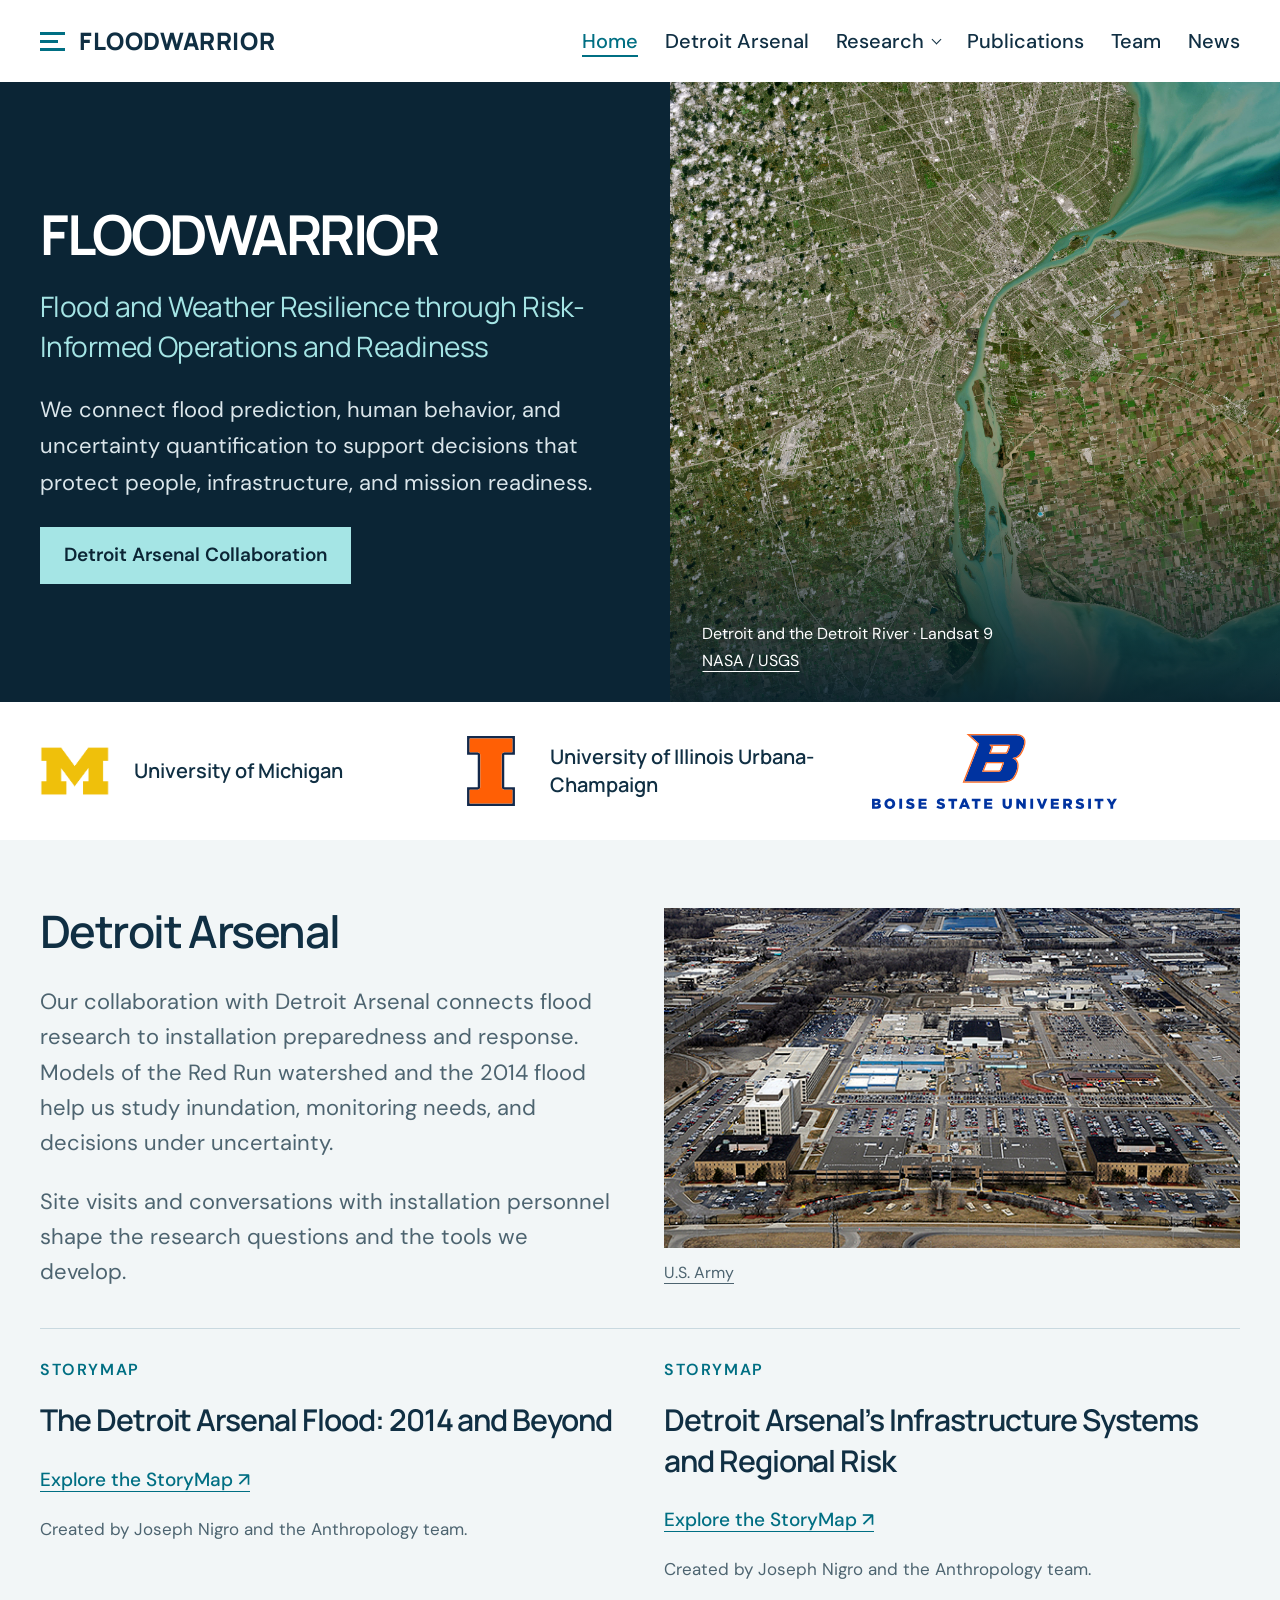
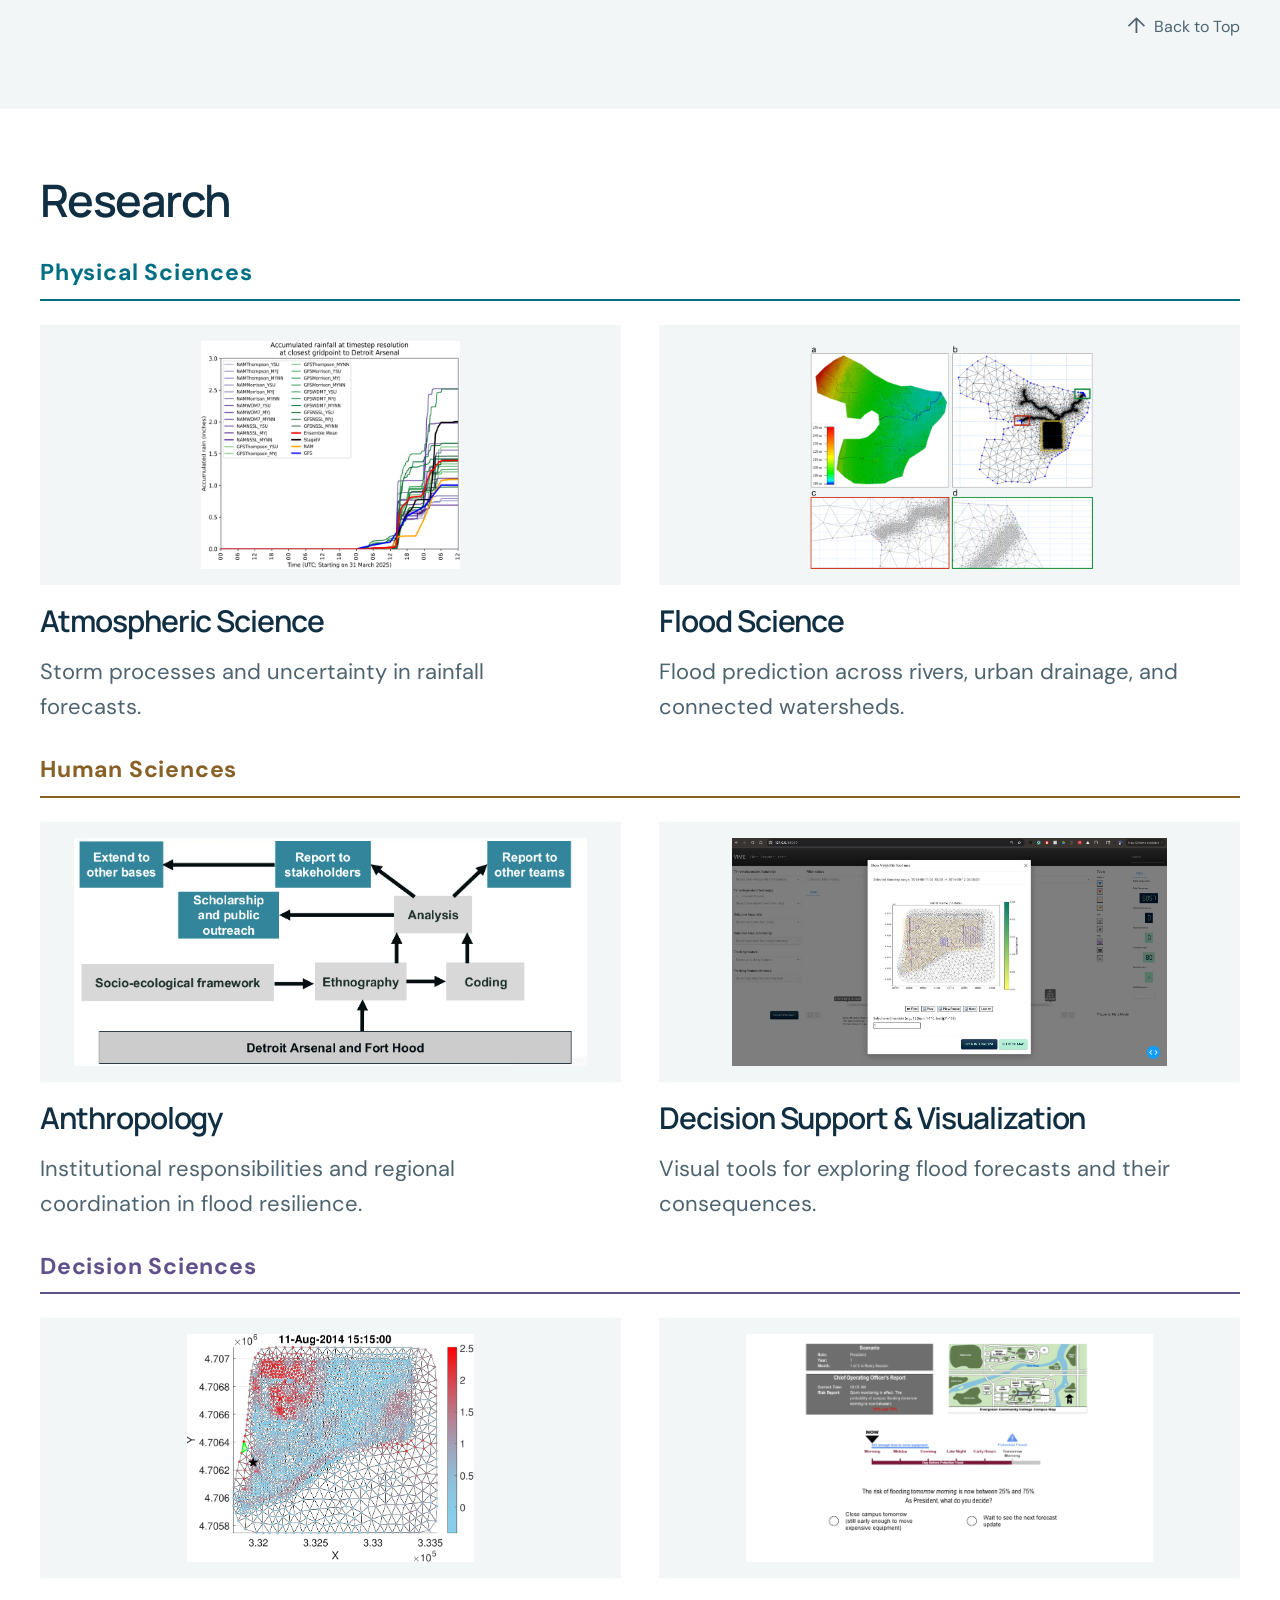
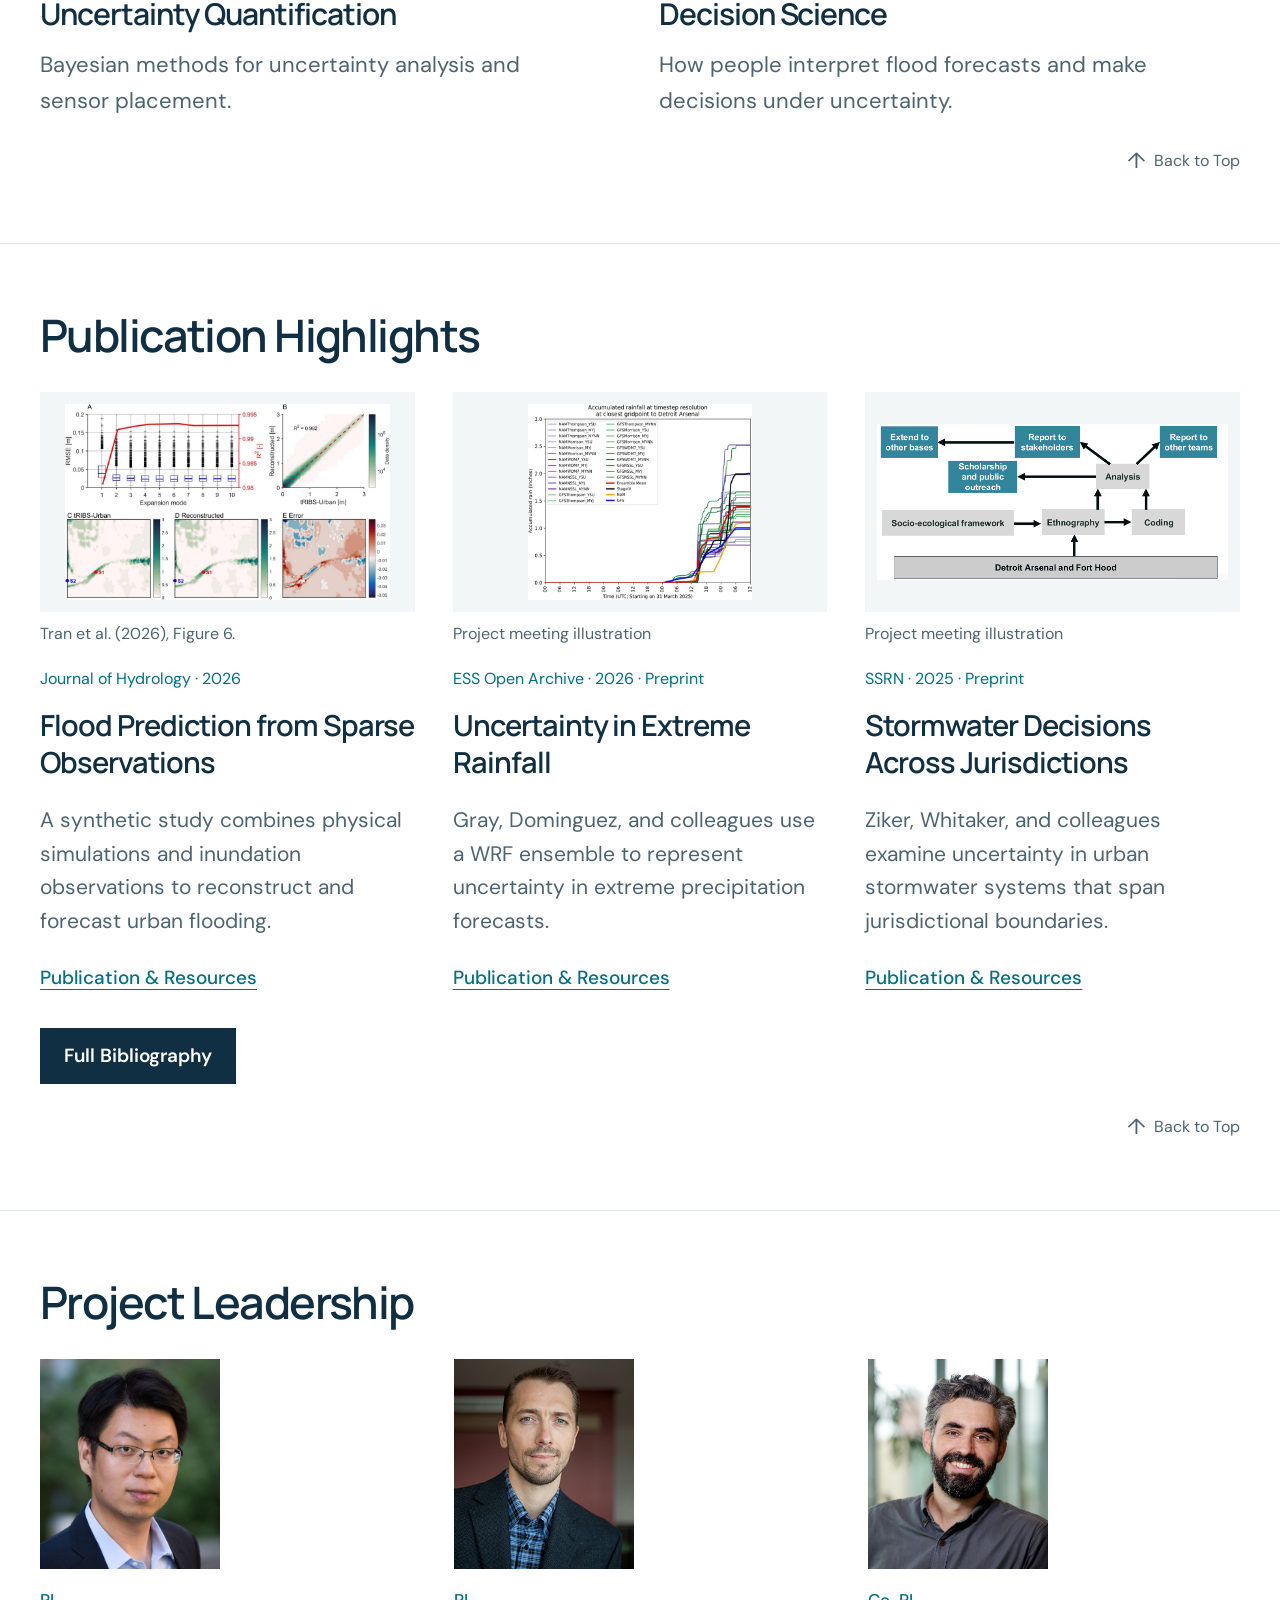
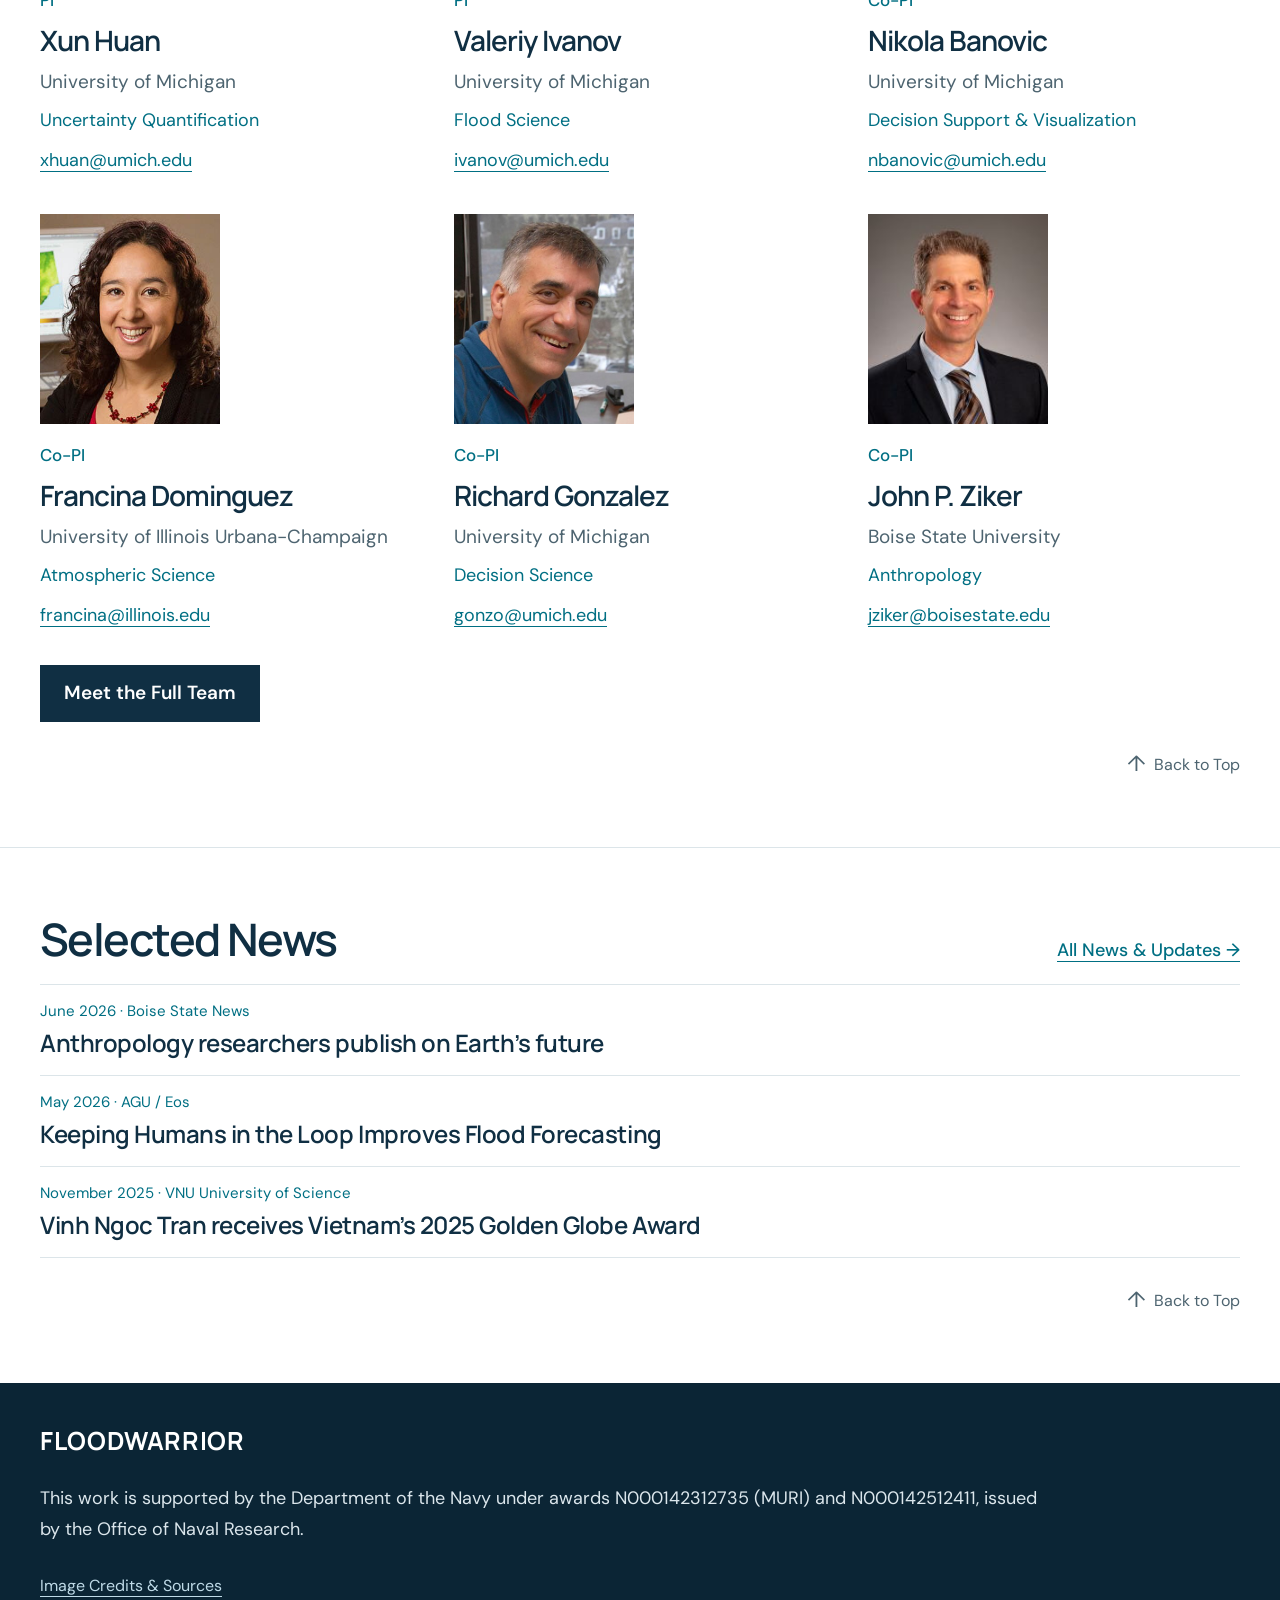
==== commit 87e30bd6: "Simplify catalog dates and citations and add Ziker award news" ====
--- a/index.html
+++ b/index.html
@@ -4,4 +4,4 @@
 <section id="research" class="section"><h2>Research</h2><div class="research-pair physical"><h3 class="group-heading">Physical Sciences</h3><div class="research-card-grid"><article class="research-card"><a class="research-figure" href="research/atmospheric-science.html"><img src="assets/research/atmospheric-rainfall-ensemble.png" alt="Accumulated-rainfall forecasts from the WRF ensemble, compared with an observational estimate and operational models near Detroit Arsenal." loading="lazy"></a><h3><a href="research/atmospheric-science.html">Atmospheric Science</a></h3><p>Storm processes and uncertainty in rainfall forecasts.</p></article><article class="research-card"><a class="research-figure" href="research/flood-science.html"><img src="assets/research/flooding-terrain-mesh.png" alt="Terrain representation and an adaptive computational mesh used to resolve urban flood pathways at multiple scales." loading="lazy"></a><h3><a href="research/flood-science.html">Flood Science</a></h3><p>Flood prediction across rivers, urban drainage, and connected watersheds.</p></article></div></div><div class="research-pair human"><h3 class="group-heading">Human Sciences</h3><div class="research-card-grid"><article class="research-card"><a class="research-figure" href="research/anthropology.html"><img src="assets/research/anthropology-socioecological-framework.png" alt="A socioecological research framework connects ethnography and analysis with stakeholders, research teams, and public outreach." loading="lazy"></a><h3><a href="research/anthropology.html">Anthropology</a></h3><p>Institutional responsibilities and regional coordination in flood resilience.</p></article><article class="research-card"><a class="research-figure" href="research/decision-support.html"><img src="assets/research/decision-support-prototype.jpg" alt="A research prototype combines model exploration with a map and time controls for examining flood scenarios." loading="lazy"></a><h3><a href="research/decision-support.html">Decision Support &amp; Visualization</a></h3><p>Visual tools for exploring flood forecasts and their consequences.</p></article></div></div><div class="research-pair decision"><h3 class="group-heading">Decision Sciences</h3><div class="research-card-grid"><article class="research-card"><a class="research-figure" href="research/uncertainty-quantification.html"><img src="assets/research/uq-cheng-2026-figure8-left.png" alt="Map of expected information gain for flood sensor placement. The green triangle marks the prediction target and the black star marks the most informative candidate sensor location." loading="lazy"></a><h3><a href="research/uncertainty-quantification.html">Uncertainty Quantification</a></h3><p>Bayesian methods for uncertainty analysis and sensor placement.</p></article><article class="research-card"><a class="research-figure" href="research/decision-science.html"><img src="assets/research/psychology-flood-risk-simulation.png" alt="A research simulation asks participants to make campus-closure decisions as uncertain flood forecasts evolve." loading="lazy"></a><h3><a href="research/decision-science.html">Decision Science</a></h3><p>How people interpret flood forecasts and make decisions under uncertainty.</p></article></div></div><div class="section-return"><a href="#top" class="back-to-top"><span aria-hidden="true">↑</span> Back to Top</a></div></section>
 <section id="publications" class="section section-rule"><h2>Publication Highlights</h2><div class="highlights-grid"><article class="highlight"><a class="figure-link" href="assets/research/hydrology-fig6.jpg" target="_blank" rel="noopener" aria-label="Enlarge figure: Flood Prediction from Sparse Observations (opens in a new tab)"><img src="assets/research/hydrology-fig6.jpg" alt="Reconstructed inundation maps, physical-model reference maps, and reconstruction errors in a synthetic urban flood study." loading="lazy"></a><p class="figure-note">Tran et al. (2026), Figure 6.</p><p class="pub-meta">Journal of Hydrology · 2026</p><h3><a href="https://doi.org/10.1016/j.jhydrol.2026.135520">Flood Prediction from Sparse Observations</a></h3><p>A synthetic study combines physical simulations and inundation observations to reconstruct and forecast urban flooding.</p><a class="text-link" href="publications.html#urban-monitoring-2026">Publication &amp; Resources</a></article><article class="highlight"><a class="figure-link" href="assets/research/atmospheric-rainfall-ensemble.png" target="_blank" rel="noopener" aria-label="Enlarge figure: Uncertainty in Extreme Rainfall (opens in a new tab)"><img src="assets/research/atmospheric-rainfall-ensemble.png" alt="Project illustration comparing ensemble rainfall forecasts near Detroit Arsenal with observations and operational forecasts for a case beginning March 31, 2025." loading="lazy"></a><p class="figure-note">Project meeting illustration</p><p class="pub-meta">ESS Open Archive · 2026 · Preprint</p><h3><a href="https://doi.org/10.22541/essoar.176840905.58668584/v1">Uncertainty in Extreme Rainfall</a></h3><p>Gray, Dominguez, and colleagues use a WRF ensemble to represent uncertainty in extreme precipitation forecasts.</p><a class="text-link" href="publications.html#wrf-ensemble-2026">Publication &amp; Resources</a></article><article class="highlight"><a class="figure-link" href="assets/research/anthropology-socioecological-framework.png" target="_blank" rel="noopener" aria-label="Enlarge figure: Stormwater Decisions Across Jurisdictions (opens in a new tab)"><img src="assets/research/anthropology-socioecological-framework.png" alt="Project illustration connecting ethnographic fieldwork and analysis with stakeholders, research teams, and public outreach." loading="lazy"></a><p class="figure-note">Project meeting illustration</p><p class="pub-meta">SSRN · 2025 · Preprint</p><h3><a href="https://doi.org/10.2139/ssrn.5397416">Stormwater Decisions Across Jurisdictions</a></h3><p>Ziker, Whitaker, and colleagues examine uncertainty in urban stormwater systems that span jurisdictional boundaries.</p><a class="text-link" href="publications.html#multijurisdictional-uncertainty-2025">Publication &amp; Resources</a></article></div><a class="button dark-button section-action" href="publications.html">Full Bibliography</a><div class="section-return"><a href="#top" class="back-to-top"><span aria-hidden="true">↑</span> Back to Top</a></div></section>
 <section id="team" class="section section-rule"><h2>Project Leadership</h2><div class="leadership-grid"><article class="person-card" id="xun-huan"><a class="portrait-frame" href="https://uq.engin.umich.edu/" aria-label="Xun Huan&#x27;s website"><img src="assets/people/xun-huan.jpg?v=50bf0042" alt="Portrait of Xun Huan" width="300" height="350" style="object-position:50% 32%;" loading="lazy"></a><div><p class="person-role">PI</p><h3><a href="https://uq.engin.umich.edu/">Xun Huan</a></h3><p class="person-institution">University of Michigan</p><a class="person-group" href="research/uncertainty-quantification.html">Uncertainty Quantification</a><a class="person-email" href="mailto:xhuan@umich.edu">xhuan@umich.edu</a></div></article><article class="person-card" id="valeriy-ivanov"><a class="portrait-frame" href="https://websites.umich.edu/~ivanov/HYDROWIT/HYDROWIT.html" aria-label="Valeriy Ivanov&#x27;s website"><img src="assets/people/valeriy-ivanov.jpg?v=33684a7e" alt="Portrait of Valeriy Ivanov" width="300" height="350" style="object-position:50% 20%;" loading="lazy"></a><div><p class="person-role">PI</p><h3><a href="https://websites.umich.edu/~ivanov/HYDROWIT/HYDROWIT.html">Valeriy Ivanov</a></h3><p class="person-institution">University of Michigan</p><a class="person-group" href="research/flood-science.html">Flood Science</a><a class="person-email" href="mailto:ivanov@umich.edu">ivanov@umich.edu</a></div></article><article class="person-card" id="nikola-banovic"><a class="portrait-frame" href="https://www.nikolabanovic.net/" aria-label="Nikola Banovic&#x27;s website"><img src="assets/people/nikola-banovic.jpg?v=bd036d73" alt="Portrait of Nikola Banovic" width="300" height="350" style="object-position:50% 20%;" loading="lazy"></a><div><p class="person-role">Co-PI</p><h3><a href="https://www.nikolabanovic.net/">Nikola Banovic</a></h3><p class="person-institution">University of Michigan</p><a class="person-group" href="research/decision-support.html">Decision Support &amp; Visualization</a><a class="person-email" href="mailto:nbanovic@umich.edu">nbanovic@umich.edu</a></div></article><article class="person-card" id="francina-dominguez"><a class="portrait-frame" href="https://francina.web.illinois.edu/" aria-label="Francina Dominguez&#x27;s website"><img src="assets/people/francina-dominguez.jpg?v=b4c15085" alt="Portrait of Francina Dominguez" width="300" height="350" style="object-position:50% 0%;" loading="lazy"></a><div><p class="person-role">Co-PI</p><h3><a href="https://francina.web.illinois.edu/">Francina Dominguez</a></h3><p class="person-institution">University of Illinois Urbana-Champaign</p><a class="person-group" href="research/atmospheric-science.html">Atmospheric Science</a><a class="person-email" href="mailto:francina@illinois.edu">francina@illinois.edu</a></div></article><article class="person-card" id="richard-gonzalez"><a class="portrait-frame" href="https://faculty.isr.umich.edu/gonzo/" aria-label="Richard Gonzalez&#x27;s website"><img src="assets/people/richard-gonzalez.jpg?v=bb67d49a" alt="Portrait of Richard Gonzalez" width="300" height="350" style="object-position:50% 0%;" loading="lazy"></a><div><p class="person-role">Co-PI</p><h3><a href="https://faculty.isr.umich.edu/gonzo/">Richard Gonzalez</a></h3><p class="person-institution">University of Michigan</p><a class="person-group" href="research/decision-science.html">Decision Science</a><a class="person-email" href="mailto:gonzo@umich.edu">gonzo@umich.edu</a></div></article><article class="person-card" id="john-p-ziker"><a class="portrait-frame" href="https://www.boisestate.edu/anthropology/research/undergraduate-research/thats-cooperation-lab-group/" aria-label="John P. Ziker&#x27;s website"><img src="assets/people/john-p-ziker.jpg?v=6a5e8737" alt="Portrait of John P. Ziker" width="300" height="350" style="object-position:50% 20%;" loading="lazy"></a><div><p class="person-role">Co-PI</p><h3><a href="https://www.boisestate.edu/anthropology/research/undergraduate-research/thats-cooperation-lab-group/">John P. Ziker</a></h3><p class="person-institution">Boise State University</p><a class="person-group" href="research/anthropology.html">Anthropology</a><a class="person-email" href="mailto:jziker@boisestate.edu">jziker@boisestate.edu</a></div></article></div><a class="button dark-button section-action" href="team.html">Meet the Full Team</a><div class="section-return"><a href="#top" class="back-to-top"><span aria-hidden="true">↑</span> Back to Top</a></div></section>
-<section id="news" class="section media-section section-rule"><div class="section-heading-row"><h2>Selected News</h2><a class="text-link" href="news.html">All News &amp; Updates →</a></div><div class="news-list home-news"><article class="news-entry" id="boise-flood-warnings"><p class="pub-meta"><time datetime="2026-06-24">Jun 24, 2026</time> · Boise State News</p><h3><a href="https://www.boisestate.edu/news/2026/06/24/anthropology-researchers-publish-on-earths-future/">Anthropology researchers publish on Earth’s future</a></h3></article><article class="news-entry" id="eos-forecasters"><p class="pub-meta"><time datetime="2026-05-19">May 19, 2026</time> · AGU / Eos</p><h3><a href="https://eos.org/research-spotlights/keeping-humans-in-the-loop-improves-flood-forecasting">Keeping Humans in the Loop Improves Flood Forecasting</a></h3></article><article class="news-entry" id="vinh-golden-globe"><p class="pub-meta"><time datetime="2025-11-01">Nov 1, 2025</time> · VNU University of Science</p><h3><a href="https://hus.vnu.edu.vn/tin-tuc-su-kien/tin-tuc-chung/ts-tran-ngoc-vinh-giai-thuong-qua-cau-vang-nam-2025-di-doc-viet-nam-moi-biet-dat-nuoc-minh-dep-den-the-142316">Vinh Ngoc Tran receives Vietnam’s 2025 Golden Globe Award</a></h3></article></div><div class="section-return"><a href="#top" class="back-to-top"><span aria-hidden="true">↑</span> Back to Top</a></div></section></main><footer><div class="footer-inner"><a class="footer-brand" href="index.html">FLOODWARRIOR</a><p>This work is supported by the Department of the Navy under awards N000142312735 (MURI) and N000142512411, issued by the Office of Naval Research.</p><a class="credit-link" href="credits.html">Image Credits &amp; Sources</a></div></footer><script src="assets/site.js" defer></script></body></html>+<section id="news" class="section media-section section-rule"><div class="section-heading-row"><h2>Selected News</h2><a class="text-link" href="news.html">All News &amp; Updates →</a></div><div class="news-list home-news"><article class="news-entry" id="boise-flood-warnings"><p class="pub-meta"><time datetime="2026-06-24">June 2026</time> · Boise State News</p><h3><a href="https://www.boisestate.edu/news/2026/06/24/anthropology-researchers-publish-on-earths-future/">Anthropology researchers publish on Earth’s future</a></h3></article><article class="news-entry" id="eos-forecasters"><p class="pub-meta"><time datetime="2026-05-19">May 2026</time> · AGU / Eos</p><h3><a href="https://eos.org/research-spotlights/keeping-humans-in-the-loop-improves-flood-forecasting">Keeping Humans in the Loop Improves Flood Forecasting</a></h3></article><article class="news-entry" id="vinh-golden-globe"><p class="pub-meta"><time datetime="2025-11-01">November 2025</time> · VNU University of Science</p><h3><a href="https://hus.vnu.edu.vn/tin-tuc-su-kien/tin-tuc-chung/ts-tran-ngoc-vinh-giai-thuong-qua-cau-vang-nam-2025-di-doc-viet-nam-moi-biet-dat-nuoc-minh-dep-den-the-142316">Vinh Ngoc Tran receives Vietnam’s 2025 Golden Globe Award</a></h3></article></div><div class="section-return"><a href="#top" class="back-to-top"><span aria-hidden="true">↑</span> Back to Top</a></div></section></main><footer><div class="footer-inner"><a class="footer-brand" href="index.html">FLOODWARRIOR</a><p>This work is supported by the Department of the Navy under awards N000142312735 (MURI) and N000142512411, issued by the Office of Naval Research.</p><a class="credit-link" href="credits.html">Image Credits &amp; Sources</a></div></footer><script src="assets/site.js" defer></script></body></html>
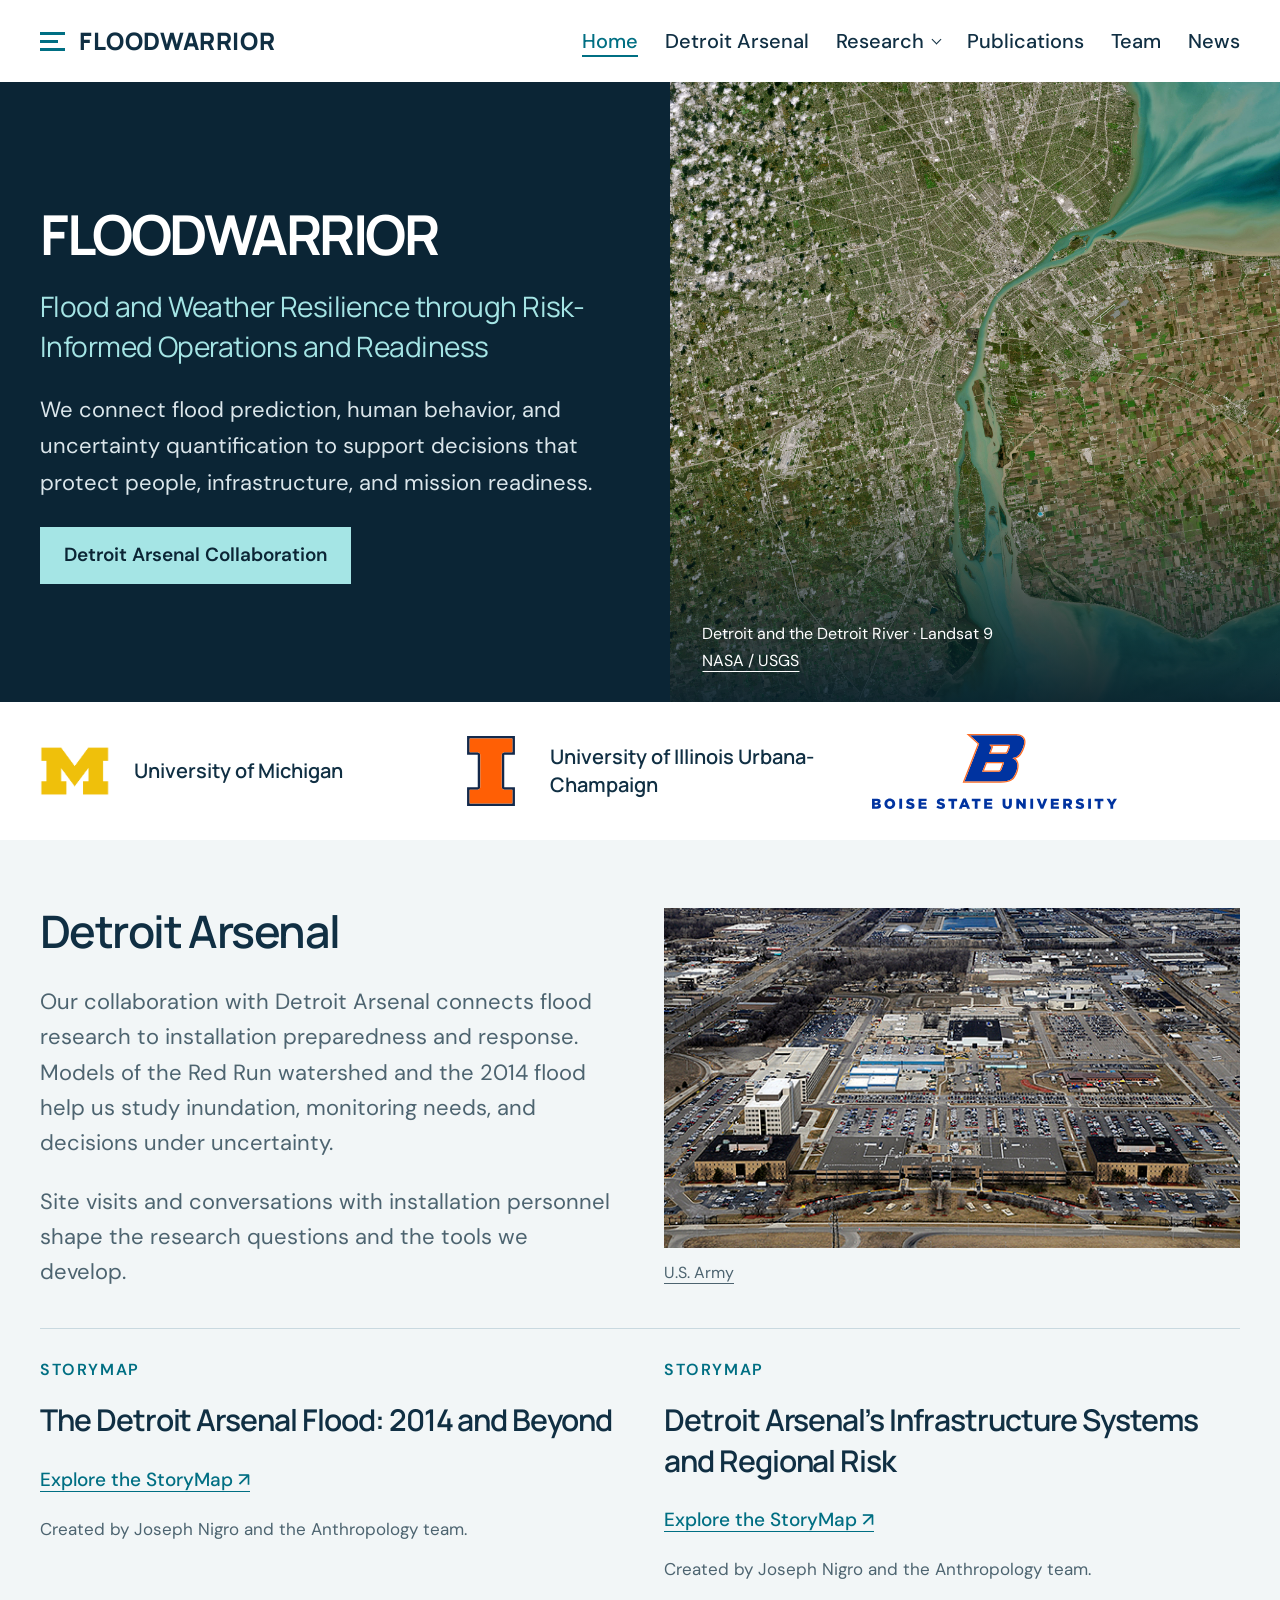
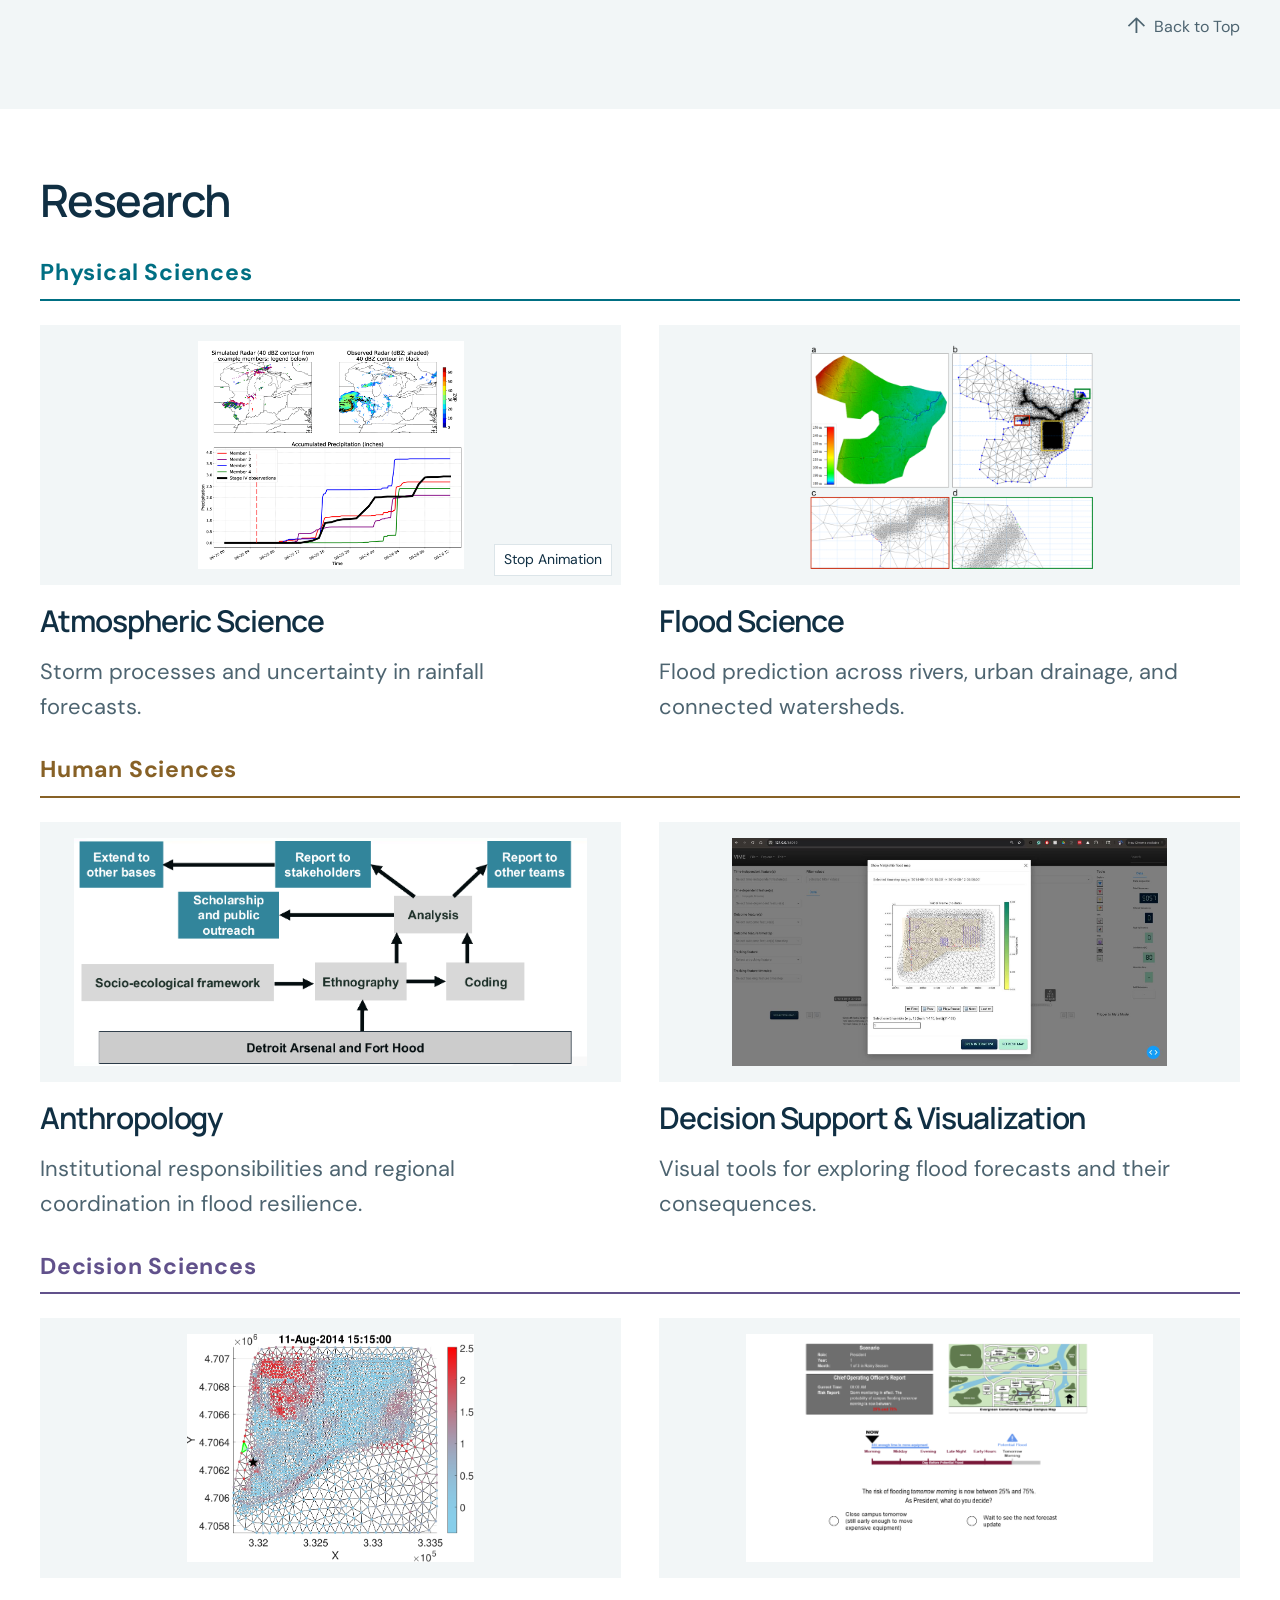
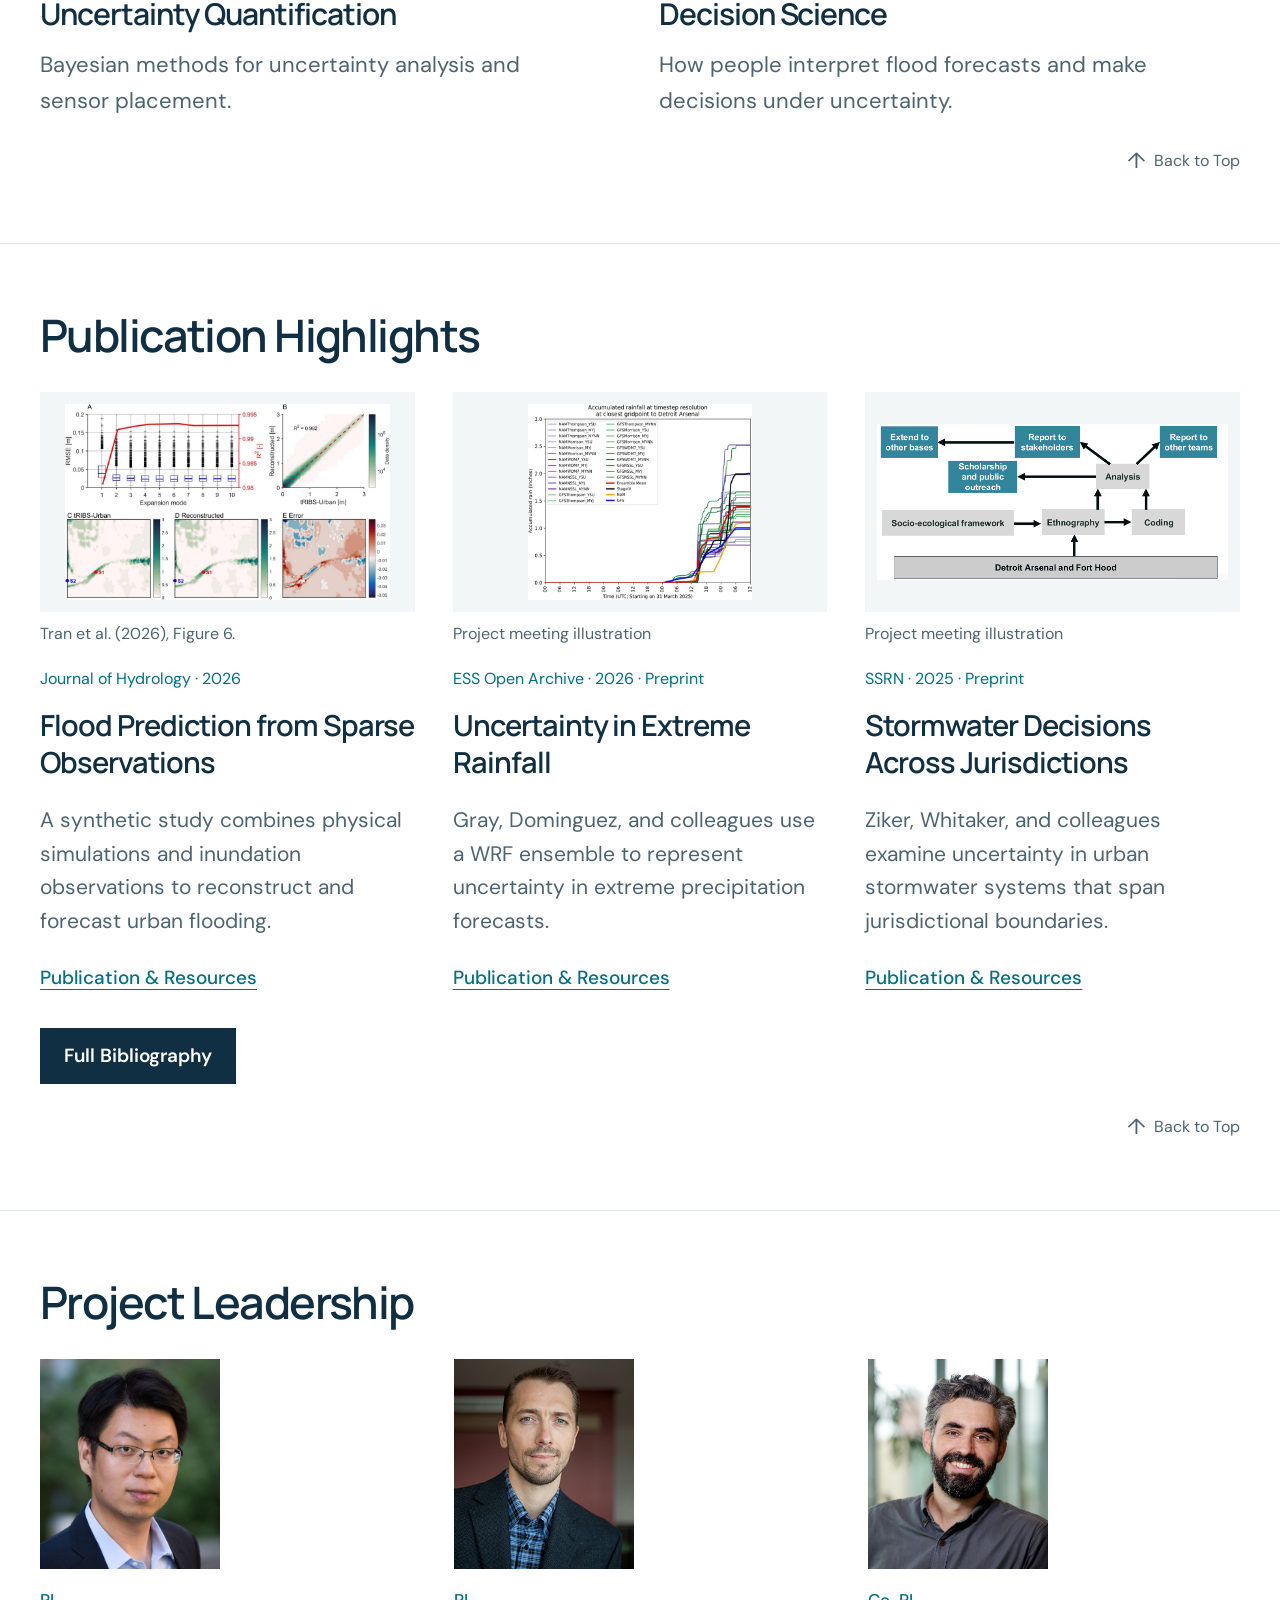
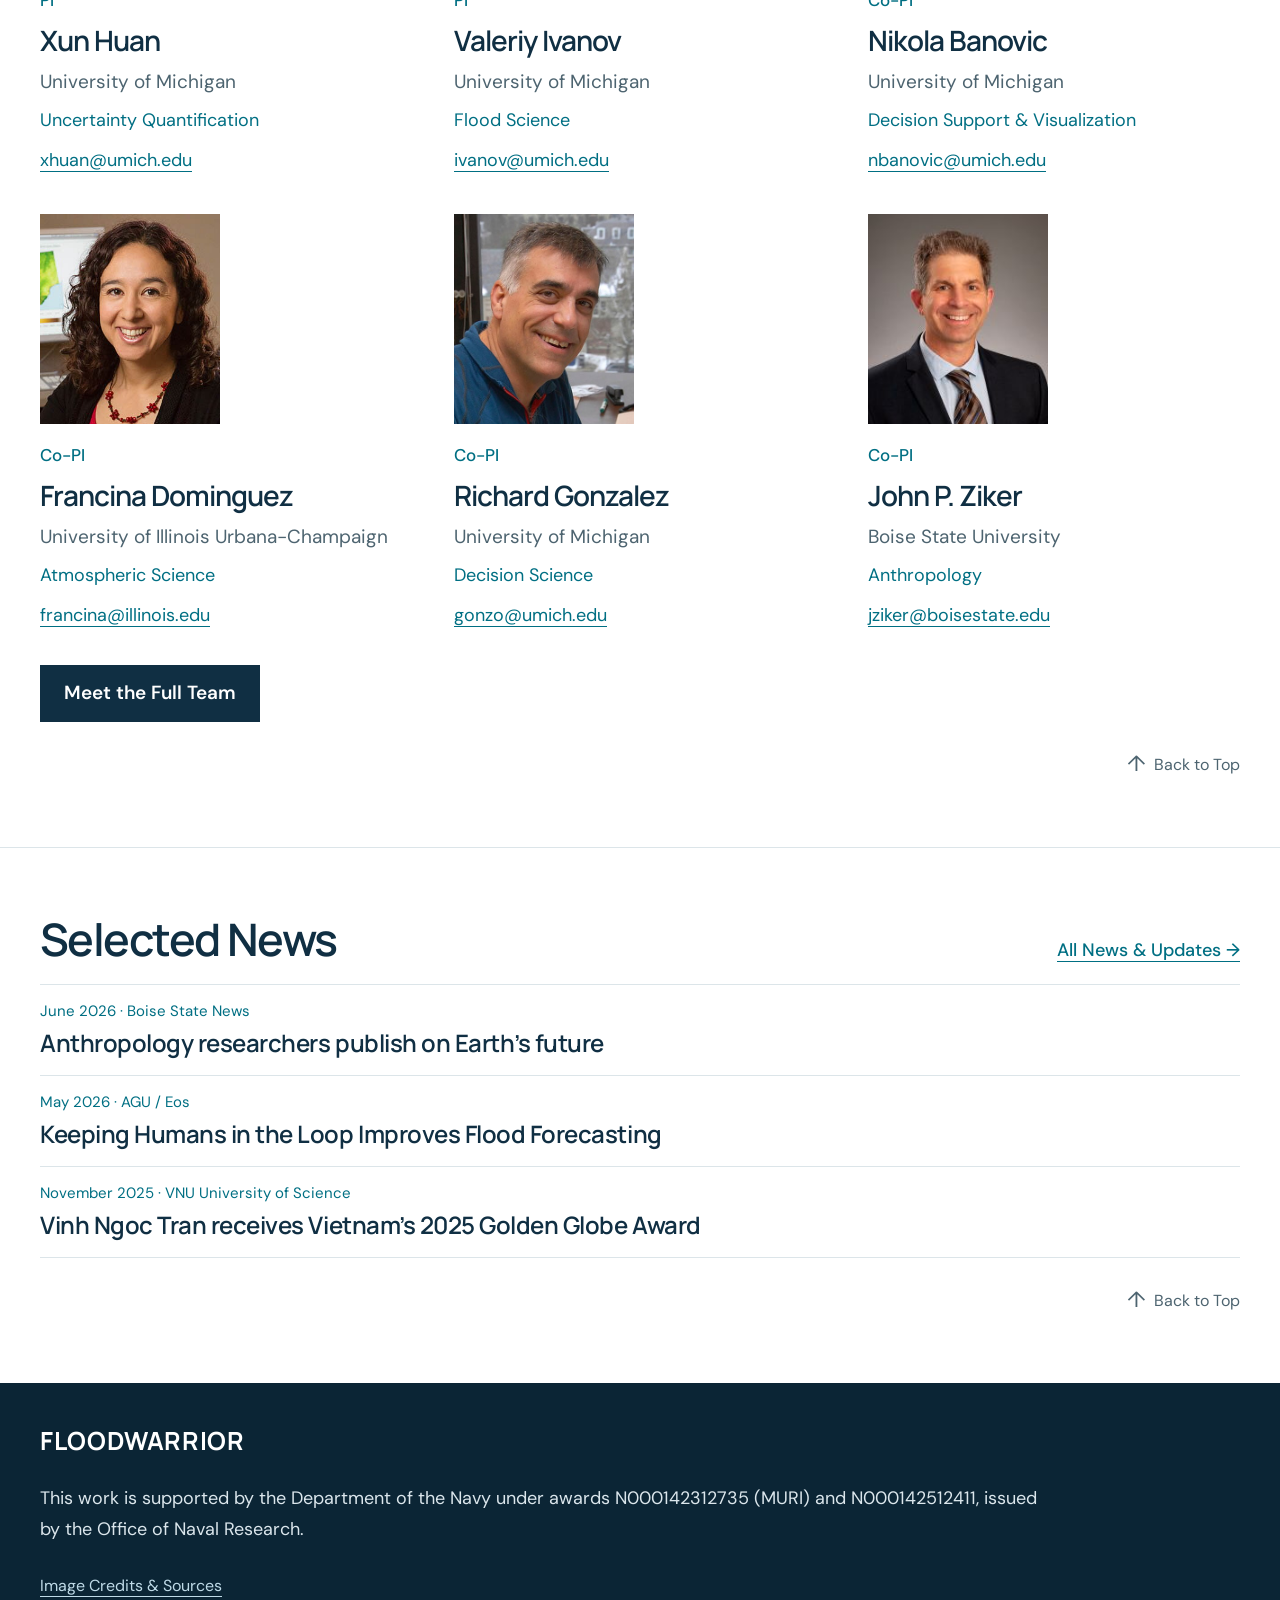
==== commit ab753829: "Update Atmospheric Science with supplied animations and Beryl case study" ====
--- a/index.html
+++ b/index.html
@@ -1,7 +1,7 @@
-<!doctype html><html lang="en"><head><meta charset="utf-8"><meta name="viewport" content="width=device-width,initial-scale=1"><meta name="description" content="FLOODWARRIOR: flood prediction, human behavior, and decisions under uncertainty."><meta name="theme-color" content="#102f43"><title>Home | FLOODWARRIOR</title><link rel="icon" href="data:image/svg+xml,%3Csvg xmlns='http://www.w3.org/2000/svg' viewBox='0 0 32 32'%3E%3Crect width='32' height='32' rx='7' fill='%23102f43'/%3E%3Cpath d='M6 11h20M6 17h15M6 23h20' stroke='%237ed7de' stroke-width='3'/%3E%3C/svg%3E"><link rel="stylesheet" href="assets/styles.css?v=20261103-catalog"></head><body id="top"><a class="skip-link" href="#main">Skip to content</a><header class="site-header"><a href="index.html" class="brand" aria-label="FLOODWARRIOR home"><span class="brand-mark" aria-hidden="true"><i></i><i></i><i></i></span>FLOODWARRIOR</a><nav aria-label="Main navigation"><a href="index.html" aria-current="page">Home</a><a href="index.html#detroit-arsenal">Detroit Arsenal</a><details class="research-menu"><summary >Research</summary><div class="research-dropdown"><a href="index.html#research">Research Overview</a><a href="research/atmospheric-science.html" >Atmospheric Science</a><a href="research/flood-science.html" >Flood Science</a><a href="research/anthropology.html" >Anthropology</a><a href="research/decision-support.html" >Decision Support &amp; Visualization</a><a href="research/uncertainty-quantification.html" >Uncertainty Quantification</a><a href="research/decision-science.html" >Decision Science</a></div></details><a href="publications.html" >Publications</a><a href="team.html" >Team</a><a href="news.html">News</a></nav></header><main id="main"><section class="hero" aria-labelledby="hero-title"><div class="hero-content"><h1 id="hero-title">FLOODWARRIOR</h1><p class="project-name">Flood and Weather Resilience through Risk-Informed Operations and Readiness</p><p class="hero-intro">We connect flood prediction, human behavior, and uncertainty quantification to support decisions that protect people, infrastructure, and mission readiness.</p><a class="button" href="#detroit-arsenal">Detroit Arsenal Collaboration</a></div><figure class="hero-image"><img src="assets/detroit-landsat9-original.jpg?v=0086d7cd" alt="Landsat 9 satellite view of Detroit, Windsor, and the Detroit River." fetchpriority="high"><figcaption>Detroit and the Detroit River · Landsat 9<br><a href="https://science.nasa.gov/earth/earth-observatory/first-light-from-landsat-9-149058/">NASA / USGS</a></figcaption></figure></section>
+<!doctype html><html lang="en"><head><meta charset="utf-8"><meta name="viewport" content="width=device-width,initial-scale=1"><meta name="description" content="FLOODWARRIOR: flood prediction, human behavior, and decisions under uncertainty."><meta name="theme-color" content="#102f43"><title>Home | FLOODWARRIOR</title><link rel="icon" href="data:image/svg+xml,%3Csvg xmlns='http://www.w3.org/2000/svg' viewBox='0 0 32 32'%3E%3Crect width='32' height='32' rx='7' fill='%23102f43'/%3E%3Cpath d='M6 11h20M6 17h15M6 23h20' stroke='%237ed7de' stroke-width='3'/%3E%3C/svg%3E"><link rel="stylesheet" href="assets/styles.css?v=20261103-catalog"><link rel="stylesheet" href="assets/atmospheric.css?v=20261118"></head><body id="top"><a class="skip-link" href="#main">Skip to content</a><header class="site-header"><a href="index.html" class="brand" aria-label="FLOODWARRIOR home"><span class="brand-mark" aria-hidden="true"><i></i><i></i><i></i></span>FLOODWARRIOR</a><nav aria-label="Main navigation"><a href="index.html" aria-current="page">Home</a><a href="index.html#detroit-arsenal">Detroit Arsenal</a><details class="research-menu"><summary >Research</summary><div class="research-dropdown"><a href="index.html#research">Research Overview</a><a href="research/atmospheric-science.html" >Atmospheric Science</a><a href="research/flood-science.html" >Flood Science</a><a href="research/anthropology.html" >Anthropology</a><a href="research/decision-support.html" >Decision Support &amp; Visualization</a><a href="research/uncertainty-quantification.html" >Uncertainty Quantification</a><a href="research/decision-science.html" >Decision Science</a></div></details><a href="publications.html" >Publications</a><a href="team.html" >Team</a><a href="news.html">News</a></nav></header><main id="main"><section class="hero" aria-labelledby="hero-title"><div class="hero-content"><h1 id="hero-title">FLOODWARRIOR</h1><p class="project-name">Flood and Weather Resilience through Risk-Informed Operations and Readiness</p><p class="hero-intro">We connect flood prediction, human behavior, and uncertainty quantification to support decisions that protect people, infrastructure, and mission readiness.</p><a class="button" href="#detroit-arsenal">Detroit Arsenal Collaboration</a></div><figure class="hero-image"><img src="assets/detroit-landsat9-original.jpg?v=0086d7cd" alt="Landsat 9 satellite view of Detroit, Windsor, and the Detroit River." fetchpriority="high"><figcaption>Detroit and the Detroit River · Landsat 9<br><a href="https://science.nasa.gov/earth/earth-observatory/first-light-from-landsat-9-149058/">NASA / USGS</a></figcaption></figure></section>
 <div class="partners" aria-label="Participating universities"><a class="university " href="https://umich.edu/"><img src="assets/identity/michigan-block-m.png" alt="" aria-hidden="true"><span class="">University of Michigan</span></a><a class="university " href="https://illinois.edu/"><img src="assets/identity/illinois-block-i.svg" alt="" aria-hidden="true"><span class="">University of Illinois Urbana-Champaign</span></a><a class="university wordmark" href="https://www.boisestate.edu/"><img src="assets/identity/boise-primary.svg" alt="" aria-hidden="true"><span class="sr-only">Boise State University</span></a></div>
 <section id="detroit-arsenal" class="arsenal-section"><div class="section"><div class="arsenal-layout"><div><h2>Detroit Arsenal</h2><p>Our collaboration with Detroit Arsenal connects flood research to installation preparedness and response. Models of the Red Run watershed and the 2014 flood help us study inundation, monitoring needs, and decisions under uncertainty.</p><p>Site visits and conversations with installation personnel shape the research questions and the tools we develop.</p></div><figure class="arsenal-image"><img src="assets/detroit-arsenal-aerial.jpg" alt="Aerial view of Detroit Arsenal in Warren, Michigan." loading="lazy"><figcaption><a href="https://home.army.mil/detroit/my-fort">U.S. Army</a></figcaption></figure></div><div id="storymap" class="story-grid"><article><p class="eyebrow">StoryMap</p><h3><a href="https://storymaps.arcgis.com/stories/4da504723f194885ac1eeae91be0c611" target="_blank" rel="noopener">The Detroit Arsenal Flood: 2014 and Beyond<span class="sr-only"> (opens in a new tab)</span></a></h3><a class="text-link" href="https://storymaps.arcgis.com/stories/4da504723f194885ac1eeae91be0c611" target="_blank" rel="noopener">Explore the StoryMap<span aria-hidden="true"> ↗</span></a><p class="story-credit">Created by Joseph Nigro and the Anthropology team.</p></article><article><p class="eyebrow">StoryMap</p><h3><a href="https://storymaps.arcgis.com/stories/55717a0331084346bf7da9a97f10edcb" target="_blank" rel="noopener">Detroit Arsenal’s Infrastructure Systems and Regional Risk<span class="sr-only"> (opens in a new tab)</span></a></h3><a class="text-link" href="https://storymaps.arcgis.com/stories/55717a0331084346bf7da9a97f10edcb" target="_blank" rel="noopener">Explore the StoryMap<span aria-hidden="true"> ↗</span></a><p class="story-credit">Created by Joseph Nigro and the Anthropology team.</p></article></div><div class="section-return"><a href="#top" class="back-to-top"><span aria-hidden="true">↑</span> Back to Top</a></div></div></section>
-<section id="research" class="section"><h2>Research</h2><div class="research-pair physical"><h3 class="group-heading">Physical Sciences</h3><div class="research-card-grid"><article class="research-card"><a class="research-figure" href="research/atmospheric-science.html"><img src="assets/research/atmospheric-rainfall-ensemble.png" alt="Accumulated-rainfall forecasts from the WRF ensemble, compared with an observational estimate and operational models near Detroit Arsenal." loading="lazy"></a><h3><a href="research/atmospheric-science.html">Atmospheric Science</a></h3><p>Storm processes and uncertainty in rainfall forecasts.</p></article><article class="research-card"><a class="research-figure" href="research/flood-science.html"><img src="assets/research/flooding-terrain-mesh.png" alt="Terrain representation and an adaptive computational mesh used to resolve urban flood pathways at multiple scales." loading="lazy"></a><h3><a href="research/flood-science.html">Flood Science</a></h3><p>Flood prediction across rivers, urban drainage, and connected watersheds.</p></article></div></div><div class="research-pair human"><h3 class="group-heading">Human Sciences</h3><div class="research-card-grid"><article class="research-card"><a class="research-figure" href="research/anthropology.html"><img src="assets/research/anthropology-socioecological-framework.png" alt="A socioecological research framework connects ethnography and analysis with stakeholders, research teams, and public outreach." loading="lazy"></a><h3><a href="research/anthropology.html">Anthropology</a></h3><p>Institutional responsibilities and regional coordination in flood resilience.</p></article><article class="research-card"><a class="research-figure" href="research/decision-support.html"><img src="assets/research/decision-support-prototype.jpg" alt="A research prototype combines model exploration with a map and time controls for examining flood scenarios." loading="lazy"></a><h3><a href="research/decision-support.html">Decision Support &amp; Visualization</a></h3><p>Visual tools for exploring flood forecasts and their consequences.</p></article></div></div><div class="research-pair decision"><h3 class="group-heading">Decision Sciences</h3><div class="research-card-grid"><article class="research-card"><a class="research-figure" href="research/uncertainty-quantification.html"><img src="assets/research/uq-cheng-2026-figure8-left.png" alt="Map of expected information gain for flood sensor placement. The green triangle marks the prediction target and the black star marks the most informative candidate sensor location." loading="lazy"></a><h3><a href="research/uncertainty-quantification.html">Uncertainty Quantification</a></h3><p>Bayesian methods for uncertainty analysis and sensor placement.</p></article><article class="research-card"><a class="research-figure" href="research/decision-science.html"><img src="assets/research/psychology-flood-risk-simulation.png" alt="A research simulation asks participants to make campus-closure decisions as uncertain flood forecasts evolve." loading="lazy"></a><h3><a href="research/decision-science.html">Decision Science</a></h3><p>How people interpret flood forecasts and make decisions under uncertainty.</p></article></div></div><div class="section-return"><a href="#top" class="back-to-top"><span aria-hidden="true">↑</span> Back to Top</a></div></section>
+<section id="research" class="section"><h2>Research</h2><div class="research-pair physical"><h3 class="group-heading">Physical Sciences</h3><div class="research-card-grid"><article class="research-card"><div class="animated-preview" data-animation><a class="research-figure" href="research/atmospheric-science.html"><picture><source media="(prefers-reduced-motion: reduce)" srcset="assets/research/atmospheric/radar-ensemble-still.png" data-reduced-motion><source type="image/webp" srcset="assets/research/atmospheric/radar-ensemble.webp" data-animated-source><img id="atmospheric-animation" src="assets/research/atmospheric/radar-ensemble.gif" data-still="assets/research/atmospheric/radar-ensemble-still.png" width="2100" height="1800" alt="Animated comparison of simulated and observed radar, with accumulated rainfall from four ensemble members and observations." loading="lazy" decoding="async"></picture></a><button class="animation-toggle" type="button" aria-controls="atmospheric-animation" hidden>Stop Animation</button></div><h3><a href="research/atmospheric-science.html">Atmospheric Science</a></h3><p>Storm processes and uncertainty in rainfall forecasts.</p></article><article class="research-card"><a class="research-figure" href="research/flood-science.html"><img src="assets/research/flooding-terrain-mesh.png" alt="Terrain representation and an adaptive computational mesh used to resolve urban flood pathways at multiple scales." loading="lazy"></a><h3><a href="research/flood-science.html">Flood Science</a></h3><p>Flood prediction across rivers, urban drainage, and connected watersheds.</p></article></div></div><div class="research-pair human"><h3 class="group-heading">Human Sciences</h3><div class="research-card-grid"><article class="research-card"><a class="research-figure" href="research/anthropology.html"><img src="assets/research/anthropology-socioecological-framework.png" alt="A socioecological research framework connects ethnography and analysis with stakeholders, research teams, and public outreach." loading="lazy"></a><h3><a href="research/anthropology.html">Anthropology</a></h3><p>Institutional responsibilities and regional coordination in flood resilience.</p></article><article class="research-card"><a class="research-figure" href="research/decision-support.html"><img src="assets/research/decision-support-prototype.jpg" alt="A research prototype combines model exploration with a map and time controls for examining flood scenarios." loading="lazy"></a><h3><a href="research/decision-support.html">Decision Support &amp; Visualization</a></h3><p>Visual tools for exploring flood forecasts and their consequences.</p></article></div></div><div class="research-pair decision"><h3 class="group-heading">Decision Sciences</h3><div class="research-card-grid"><article class="research-card"><a class="research-figure" href="research/uncertainty-quantification.html"><img src="assets/research/uq-cheng-2026-figure8-left.png" alt="Map of expected information gain for flood sensor placement. The green triangle marks the prediction target and the black star marks the most informative candidate sensor location." loading="lazy"></a><h3><a href="research/uncertainty-quantification.html">Uncertainty Quantification</a></h3><p>Bayesian methods for uncertainty analysis and sensor placement.</p></article><article class="research-card"><a class="research-figure" href="research/decision-science.html"><img src="assets/research/psychology-flood-risk-simulation.png" alt="A research simulation asks participants to make campus-closure decisions as uncertain flood forecasts evolve." loading="lazy"></a><h3><a href="research/decision-science.html">Decision Science</a></h3><p>How people interpret flood forecasts and make decisions under uncertainty.</p></article></div></div><div class="section-return"><a href="#top" class="back-to-top"><span aria-hidden="true">↑</span> Back to Top</a></div></section>
 <section id="publications" class="section section-rule"><h2>Publication Highlights</h2><div class="highlights-grid"><article class="highlight"><a class="figure-link" href="assets/research/hydrology-fig6.jpg" target="_blank" rel="noopener" aria-label="Enlarge figure: Flood Prediction from Sparse Observations (opens in a new tab)"><img src="assets/research/hydrology-fig6.jpg" alt="Reconstructed inundation maps, physical-model reference maps, and reconstruction errors in a synthetic urban flood study." loading="lazy"></a><p class="figure-note">Tran et al. (2026), Figure 6.</p><p class="pub-meta">Journal of Hydrology · 2026</p><h3><a href="https://doi.org/10.1016/j.jhydrol.2026.135520">Flood Prediction from Sparse Observations</a></h3><p>A synthetic study combines physical simulations and inundation observations to reconstruct and forecast urban flooding.</p><a class="text-link" href="publications.html#urban-monitoring-2026">Publication &amp; Resources</a></article><article class="highlight"><a class="figure-link" href="assets/research/atmospheric-rainfall-ensemble.png" target="_blank" rel="noopener" aria-label="Enlarge figure: Uncertainty in Extreme Rainfall (opens in a new tab)"><img src="assets/research/atmospheric-rainfall-ensemble.png" alt="Project illustration comparing ensemble rainfall forecasts near Detroit Arsenal with observations and operational forecasts for a case beginning March 31, 2025." loading="lazy"></a><p class="figure-note">Project meeting illustration</p><p class="pub-meta">ESS Open Archive · 2026 · Preprint</p><h3><a href="https://doi.org/10.22541/essoar.176840905.58668584/v1">Uncertainty in Extreme Rainfall</a></h3><p>Gray, Dominguez, and colleagues use a WRF ensemble to represent uncertainty in extreme precipitation forecasts.</p><a class="text-link" href="publications.html#wrf-ensemble-2026">Publication &amp; Resources</a></article><article class="highlight"><a class="figure-link" href="assets/research/anthropology-socioecological-framework.png" target="_blank" rel="noopener" aria-label="Enlarge figure: Stormwater Decisions Across Jurisdictions (opens in a new tab)"><img src="assets/research/anthropology-socioecological-framework.png" alt="Project illustration connecting ethnographic fieldwork and analysis with stakeholders, research teams, and public outreach." loading="lazy"></a><p class="figure-note">Project meeting illustration</p><p class="pub-meta">SSRN · 2025 · Preprint</p><h3><a href="https://doi.org/10.2139/ssrn.5397416">Stormwater Decisions Across Jurisdictions</a></h3><p>Ziker, Whitaker, and colleagues examine uncertainty in urban stormwater systems that span jurisdictional boundaries.</p><a class="text-link" href="publications.html#multijurisdictional-uncertainty-2025">Publication &amp; Resources</a></article></div><a class="button dark-button section-action" href="publications.html">Full Bibliography</a><div class="section-return"><a href="#top" class="back-to-top"><span aria-hidden="true">↑</span> Back to Top</a></div></section>
 <section id="team" class="section section-rule"><h2>Project Leadership</h2><div class="leadership-grid"><article class="person-card" id="xun-huan"><a class="portrait-frame" href="https://uq.engin.umich.edu/" aria-label="Xun Huan&#x27;s website"><img src="assets/people/xun-huan.jpg?v=50bf0042" alt="Portrait of Xun Huan" width="300" height="350" style="object-position:50% 32%;" loading="lazy"></a><div><p class="person-role">PI</p><h3><a href="https://uq.engin.umich.edu/">Xun Huan</a></h3><p class="person-institution">University of Michigan</p><a class="person-group" href="research/uncertainty-quantification.html">Uncertainty Quantification</a><a class="person-email" href="mailto:xhuan@umich.edu">xhuan@umich.edu</a></div></article><article class="person-card" id="valeriy-ivanov"><a class="portrait-frame" href="https://websites.umich.edu/~ivanov/HYDROWIT/HYDROWIT.html" aria-label="Valeriy Ivanov&#x27;s website"><img src="assets/people/valeriy-ivanov.jpg?v=33684a7e" alt="Portrait of Valeriy Ivanov" width="300" height="350" style="object-position:50% 20%;" loading="lazy"></a><div><p class="person-role">PI</p><h3><a href="https://websites.umich.edu/~ivanov/HYDROWIT/HYDROWIT.html">Valeriy Ivanov</a></h3><p class="person-institution">University of Michigan</p><a class="person-group" href="research/flood-science.html">Flood Science</a><a class="person-email" href="mailto:ivanov@umich.edu">ivanov@umich.edu</a></div></article><article class="person-card" id="nikola-banovic"><a class="portrait-frame" href="https://www.nikolabanovic.net/" aria-label="Nikola Banovic&#x27;s website"><img src="assets/people/nikola-banovic.jpg?v=bd036d73" alt="Portrait of Nikola Banovic" width="300" height="350" style="object-position:50% 20%;" loading="lazy"></a><div><p class="person-role">Co-PI</p><h3><a href="https://www.nikolabanovic.net/">Nikola Banovic</a></h3><p class="person-institution">University of Michigan</p><a class="person-group" href="research/decision-support.html">Decision Support &amp; Visualization</a><a class="person-email" href="mailto:nbanovic@umich.edu">nbanovic@umich.edu</a></div></article><article class="person-card" id="francina-dominguez"><a class="portrait-frame" href="https://francina.web.illinois.edu/" aria-label="Francina Dominguez&#x27;s website"><img src="assets/people/francina-dominguez.jpg?v=b4c15085" alt="Portrait of Francina Dominguez" width="300" height="350" style="object-position:50% 0%;" loading="lazy"></a><div><p class="person-role">Co-PI</p><h3><a href="https://francina.web.illinois.edu/">Francina Dominguez</a></h3><p class="person-institution">University of Illinois Urbana-Champaign</p><a class="person-group" href="research/atmospheric-science.html">Atmospheric Science</a><a class="person-email" href="mailto:francina@illinois.edu">francina@illinois.edu</a></div></article><article class="person-card" id="richard-gonzalez"><a class="portrait-frame" href="https://faculty.isr.umich.edu/gonzo/" aria-label="Richard Gonzalez&#x27;s website"><img src="assets/people/richard-gonzalez.jpg?v=bb67d49a" alt="Portrait of Richard Gonzalez" width="300" height="350" style="object-position:50% 0%;" loading="lazy"></a><div><p class="person-role">Co-PI</p><h3><a href="https://faculty.isr.umich.edu/gonzo/">Richard Gonzalez</a></h3><p class="person-institution">University of Michigan</p><a class="person-group" href="research/decision-science.html">Decision Science</a><a class="person-email" href="mailto:gonzo@umich.edu">gonzo@umich.edu</a></div></article><article class="person-card" id="john-p-ziker"><a class="portrait-frame" href="https://www.boisestate.edu/anthropology/research/undergraduate-research/thats-cooperation-lab-group/" aria-label="John P. Ziker&#x27;s website"><img src="assets/people/john-p-ziker.jpg?v=6a5e8737" alt="Portrait of John P. Ziker" width="300" height="350" style="object-position:50% 20%;" loading="lazy"></a><div><p class="person-role">Co-PI</p><h3><a href="https://www.boisestate.edu/anthropology/research/undergraduate-research/thats-cooperation-lab-group/">John P. Ziker</a></h3><p class="person-institution">Boise State University</p><a class="person-group" href="research/anthropology.html">Anthropology</a><a class="person-email" href="mailto:jziker@boisestate.edu">jziker@boisestate.edu</a></div></article></div><a class="button dark-button section-action" href="team.html">Meet the Full Team</a><div class="section-return"><a href="#top" class="back-to-top"><span aria-hidden="true">↑</span> Back to Top</a></div></section>
-<section id="news" class="section media-section section-rule"><div class="section-heading-row"><h2>Selected News</h2><a class="text-link" href="news.html">All News &amp; Updates →</a></div><div class="news-list home-news"><article class="news-entry" id="boise-flood-warnings"><p class="pub-meta"><time datetime="2026-06-24">June 2026</time> · Boise State News</p><h3><a href="https://www.boisestate.edu/news/2026/06/24/anthropology-researchers-publish-on-earths-future/">Anthropology researchers publish on Earth’s future</a></h3></article><article class="news-entry" id="eos-forecasters"><p class="pub-meta"><time datetime="2026-05-19">May 2026</time> · AGU / Eos</p><h3><a href="https://eos.org/research-spotlights/keeping-humans-in-the-loop-improves-flood-forecasting">Keeping Humans in the Loop Improves Flood Forecasting</a></h3></article><article class="news-entry" id="vinh-golden-globe"><p class="pub-meta"><time datetime="2025-11-01">November 2025</time> · VNU University of Science</p><h3><a href="https://hus.vnu.edu.vn/tin-tuc-su-kien/tin-tuc-chung/ts-tran-ngoc-vinh-giai-thuong-qua-cau-vang-nam-2025-di-doc-viet-nam-moi-biet-dat-nuoc-minh-dep-den-the-142316">Vinh Ngoc Tran receives Vietnam’s 2025 Golden Globe Award</a></h3></article></div><div class="section-return"><a href="#top" class="back-to-top"><span aria-hidden="true">↑</span> Back to Top</a></div></section></main><footer><div class="footer-inner"><a class="footer-brand" href="index.html">FLOODWARRIOR</a><p>This work is supported by the Department of the Navy under awards N000142312735 (MURI) and N000142512411, issued by the Office of Naval Research.</p><a class="credit-link" href="credits.html">Image Credits &amp; Sources</a></div></footer><script src="assets/site.js" defer></script></body></html>+<section id="news" class="section media-section section-rule"><div class="section-heading-row"><h2>Selected News</h2><a class="text-link" href="news.html">All News &amp; Updates →</a></div><div class="news-list home-news"><article class="news-entry" id="boise-flood-warnings"><p class="pub-meta"><time datetime="2026-06-24">June 2026</time> · Boise State News</p><h3><a href="https://www.boisestate.edu/news/2026/06/24/anthropology-researchers-publish-on-earths-future/">Anthropology researchers publish on Earth’s future</a></h3></article><article class="news-entry" id="eos-forecasters"><p class="pub-meta"><time datetime="2026-05-19">May 2026</time> · AGU / Eos</p><h3><a href="https://eos.org/research-spotlights/keeping-humans-in-the-loop-improves-flood-forecasting">Keeping Humans in the Loop Improves Flood Forecasting</a></h3></article><article class="news-entry" id="vinh-golden-globe"><p class="pub-meta"><time datetime="2025-11-01">November 2025</time> · VNU University of Science</p><h3><a href="https://hus.vnu.edu.vn/tin-tuc-su-kien/tin-tuc-chung/ts-tran-ngoc-vinh-giai-thuong-qua-cau-vang-nam-2025-di-doc-viet-nam-moi-biet-dat-nuoc-minh-dep-den-the-142316">Vinh Ngoc Tran receives Vietnam’s 2025 Golden Globe Award</a></h3></article></div><div class="section-return"><a href="#top" class="back-to-top"><span aria-hidden="true">↑</span> Back to Top</a></div></section></main><footer><div class="footer-inner"><a class="footer-brand" href="index.html">FLOODWARRIOR</a><p>This work is supported by the Department of the Navy under awards N000142312735 (MURI) and N000142512411, issued by the Office of Naval Research.</p><a class="credit-link" href="credits.html">Image Credits &amp; Sources</a></div></footer><script src="assets/site.js" defer></script><script src="assets/atmospheric.js?v=20261118" defer></script></body></html>
--- a/assets/atmospheric.css
+++ b/assets/atmospheric.css
@@ -0,0 +1,47 @@
+/* Atmospheric Science figures and the homepage animation. */
+.animated-preview{position:relative}
+.animated-preview picture{display:block;width:100%;height:100%}
+.animation-toggle{position:absolute;right:9px;bottom:9px;border:1px solid var(--line);background:#fff;color:var(--ink);font-size:14px;line-height:1.4;padding:5px 9px;cursor:pointer}
+.animation-toggle:hover{color:var(--blue);border-color:var(--blue)}
+.animation-toggle:focus-visible,.forecast-switch button:focus-visible{outline:3px solid #cf8b28;outline-offset:4px}
+.atmospheric-content{padding-top:38px}
+.atmospheric-block+.atmospheric-block{border-top:1px solid var(--line);margin-top:42px;padding-top:36px}
+.atmospheric-block h2{font-size:36px;margin-bottom:20px}
+.atmospheric-block>p,.atmospheric-intro p{max-width:1050px;color:var(--muted)}
+.atmospheric-intro p+p{margin-top:18px}
+.forecast-switch{display:flex;gap:26px;margin:25px 0 20px;border-bottom:1px solid var(--line)}
+.forecast-switch button{font-size:21px;font-weight:500;border:0;border-bottom:3px solid transparent;color:var(--muted);background:none;padding:0 0 10px;cursor:pointer}
+.forecast-switch button[aria-pressed=true]{color:var(--blue);border-bottom-color:var(--blue)}
+.forecast-panel{margin-top:24px}
+.forecast-panel-heading{font-size:27px;margin-bottom:22px}
+.forecast-switch:not([hidden])~.forecast-panel .forecast-panel-heading{display:none}
+.ensemble-map-grid{max-width:1040px;margin:0 auto;display:grid;grid-template-columns:repeat(2,minmax(0,1fr));gap:25px 38px}
+.map-with-scale{display:grid;grid-template-columns:minmax(0,1fr) 42px;gap:8px;align-items:center}
+.map-with-scale>a{display:block;min-width:0}
+.map-with-scale img{display:block;width:100%;height:auto}
+.map-with-scale .map-scale{width:100%;height:auto;max-height:85%;object-fit:contain}
+.ensemble-map-grid figcaption{font-size:17px;line-height:1.5;color:var(--muted);margin-top:8px}
+.atmospheric-page .figure-caption{font-size:17px;line-height:1.6;color:var(--muted);margin-top:14px}
+.rainfall-comparison{display:grid;grid-template-columns:1.25fr 1fr;gap:38px;align-items:start}
+.rainfall-comparison figure>a{display:block}
+.rainfall-comparison figure img{display:block;width:100%;height:auto}
+.rainfall-comparison figcaption{font-size:17px;line-height:1.6;color:var(--muted);margin-top:12px}
+.rainfall-comparison p{font-size:21px;color:var(--muted)}
+.rainfall-key{display:grid;grid-template-columns:135px 1fr;gap:13px 16px;font-size:17px;line-height:1.5;margin:24px 0 0}
+.rainfall-key dt{font-weight:600}
+.rainfall-key dd{margin:0;color:var(--muted)}
+.percentile-map-grid{display:grid;grid-template-columns:repeat(3,minmax(0,1fr));gap:22px;margin-top:28px}
+.percentile-map-grid h3{font-size:23px;margin-bottom:16px}
+.percentile-map-grid .map-with-scale{grid-template-columns:minmax(0,1fr) 30px;gap:5px}
+.weather-resource-grid{display:grid;grid-template-columns:repeat(2,minmax(0,1fr));gap:38px}
+.weather-resource-grid h3{font-size:27px;line-height:1.35;margin-bottom:16px}
+.weather-resource-grid h3 a{text-decoration:none}
+.weather-resource-grid h3 a:hover{text-decoration:underline}
+.weather-resource-grid article>p:not(.figure-caption){font-size:20px;color:var(--muted);margin-bottom:22px}
+.weather-resource-grid article>a:not(.text-link){display:block}
+.weather-resource-grid img{display:block;width:100%;height:auto;border:1px solid var(--line)}
+.weather-resource-grid .text-link{margin-top:12px}
+.atmospheric-source{font-size:16px;color:var(--muted);margin-top:28px}
+.atmospheric-page .research-team-people{border-top:1px solid var(--line);padding-top:36px;margin:36px 0}
+@media(max-width:1000px){.rainfall-comparison{grid-template-columns:1fr}.rainfall-comparison figure{max-width:762px}.rainfall-key{grid-template-columns:160px 1fr}.ensemble-map-grid{gap:24px}.map-with-scale{grid-template-columns:minmax(0,1fr) 36px}.percentile-map-grid{gap:15px}}
+@media(max-width:680px){.atmospheric-content{padding-top:28px}.atmospheric-block h2{font-size:30px}.atmospheric-block+.atmospheric-block{margin-top:30px;padding-top:28px}.forecast-switch{gap:22px}.forecast-switch button{font-size:18px}.ensemble-map-grid{grid-template-columns:1fr;gap:25px}.map-with-scale{grid-template-columns:minmax(0,1fr) 34px;gap:5px}.rainfall-comparison{gap:24px}.rainfall-key{grid-template-columns:115px 1fr;gap:14px 12px;font-size:16px}.percentile-map-grid{grid-template-columns:1fr;gap:28px}.percentile-map-grid h3{font-size:23px;margin-bottom:12px}.percentile-map-grid .map-with-scale{grid-template-columns:minmax(0,1fr) 34px}.weather-resource-grid{grid-template-columns:1fr;gap:32px}.weather-resource-grid h3{font-size:25px}.atmospheric-page .figure-caption,.rainfall-comparison figcaption{font-size:16px}}
